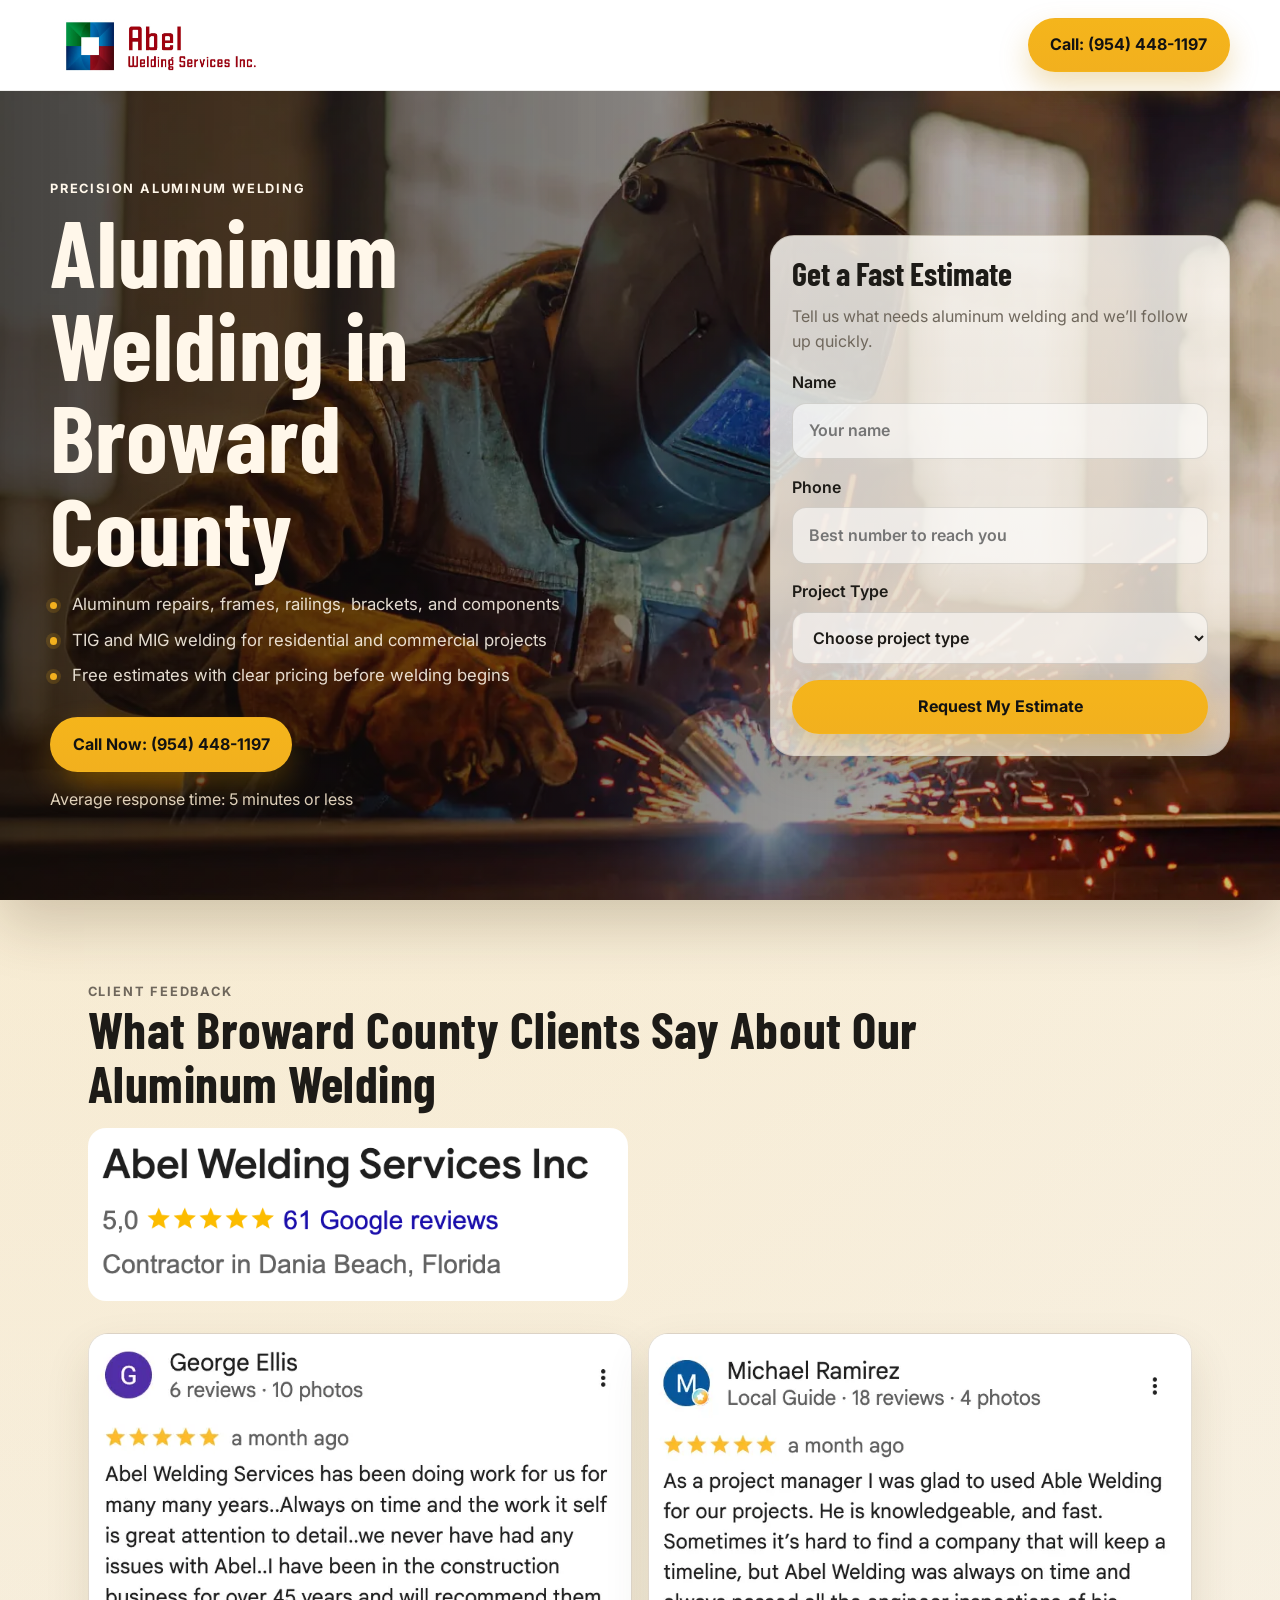
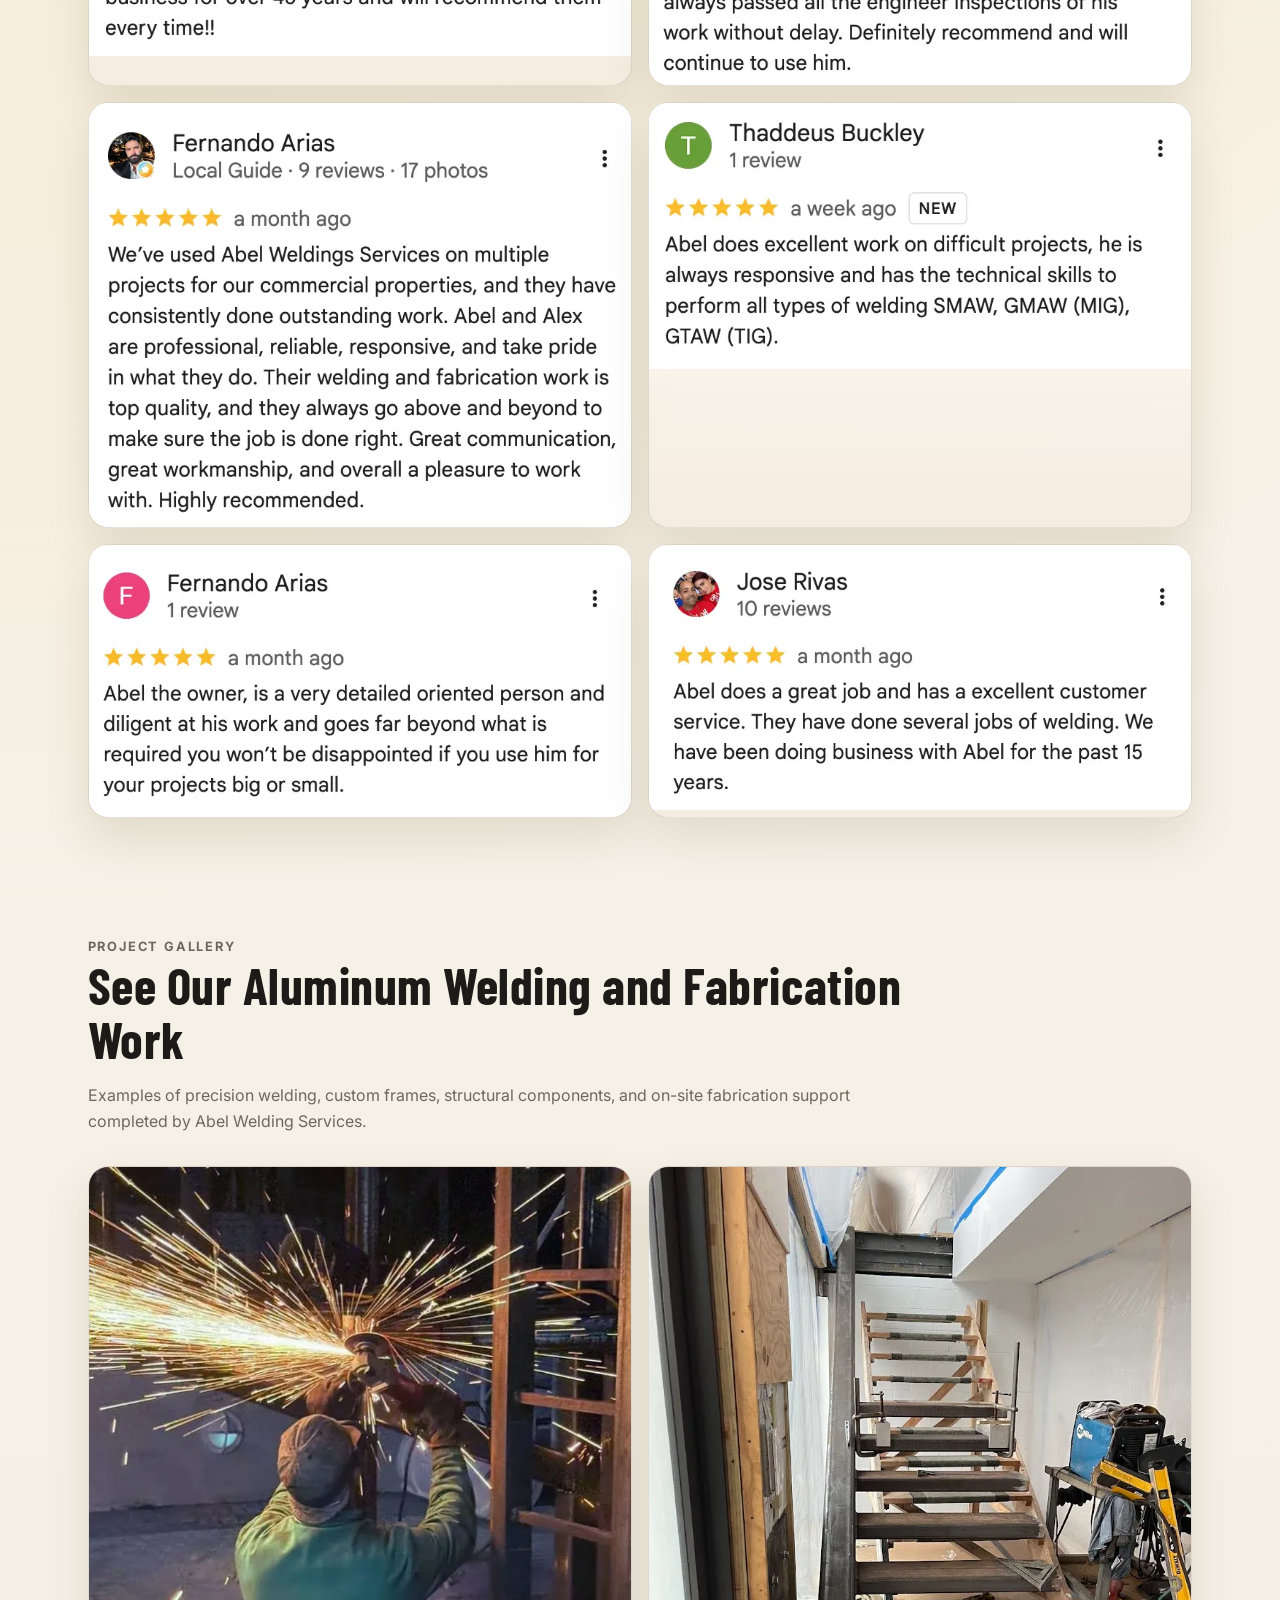
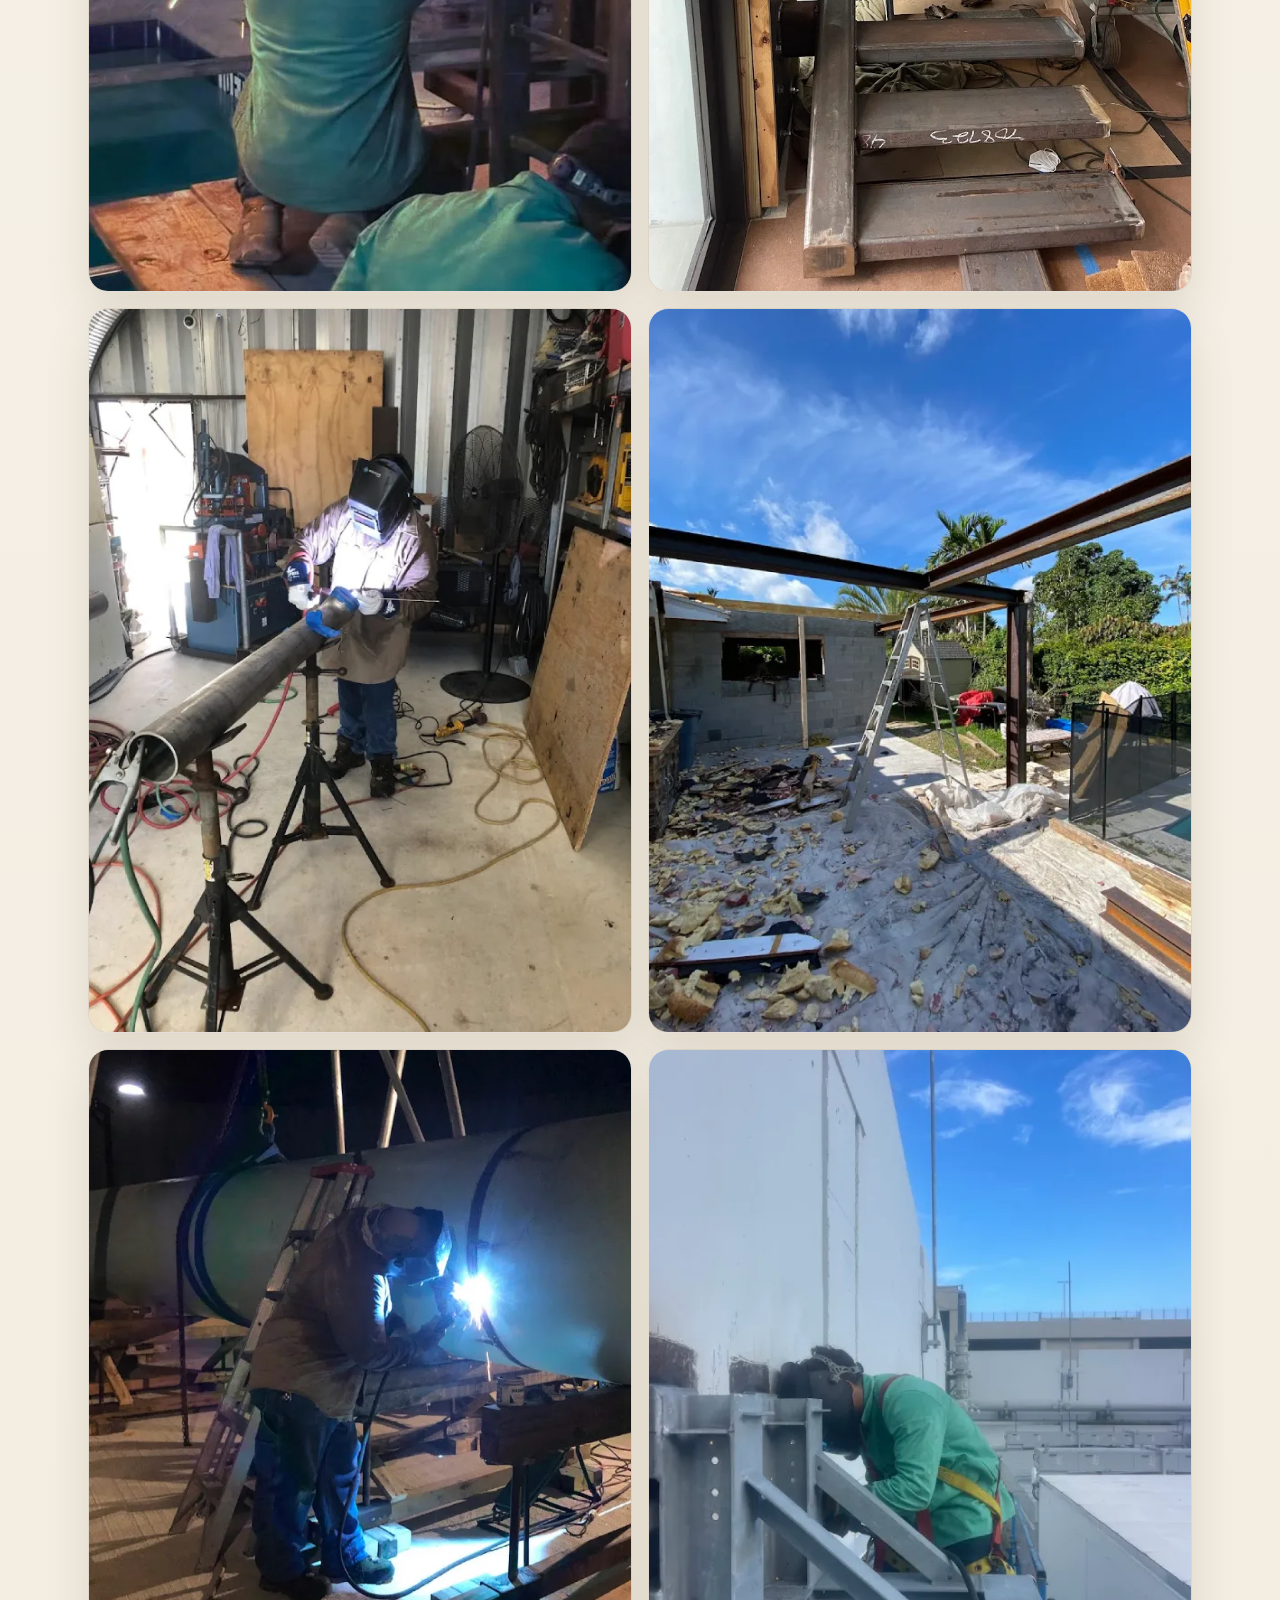
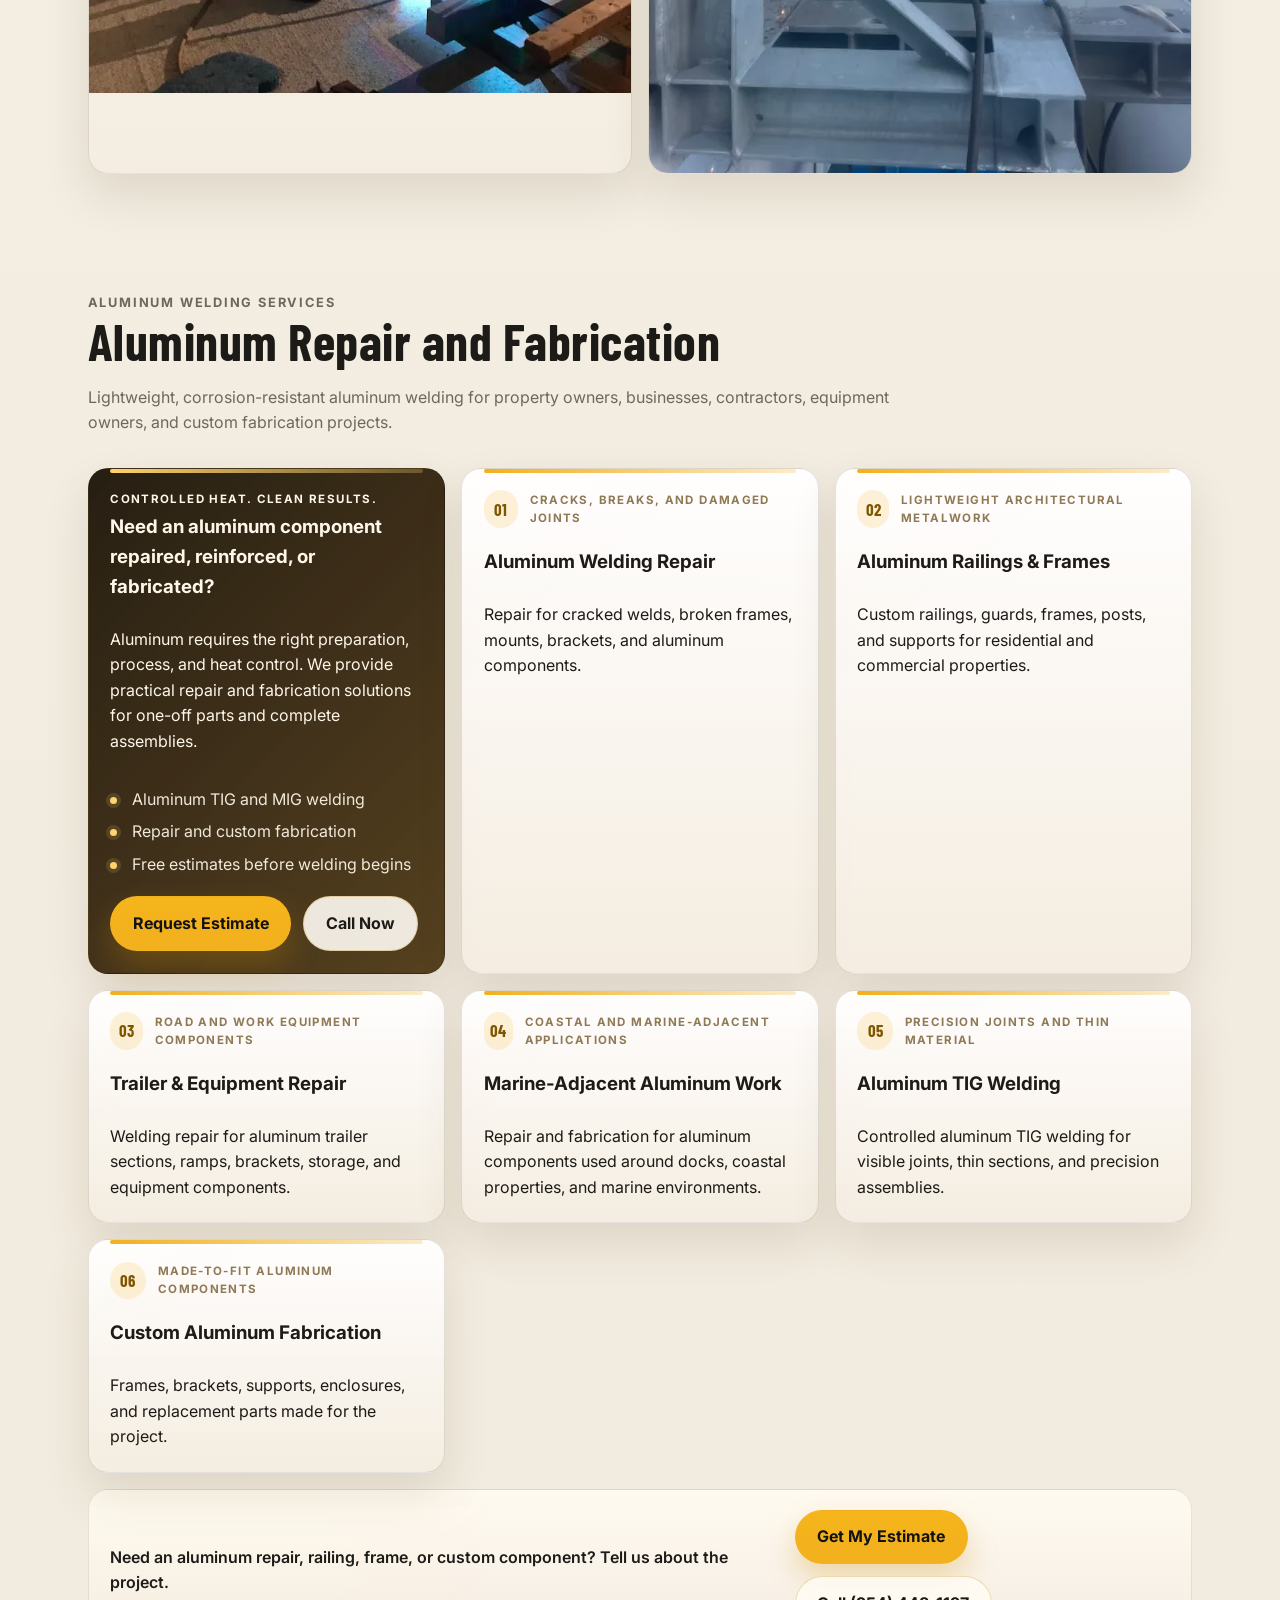
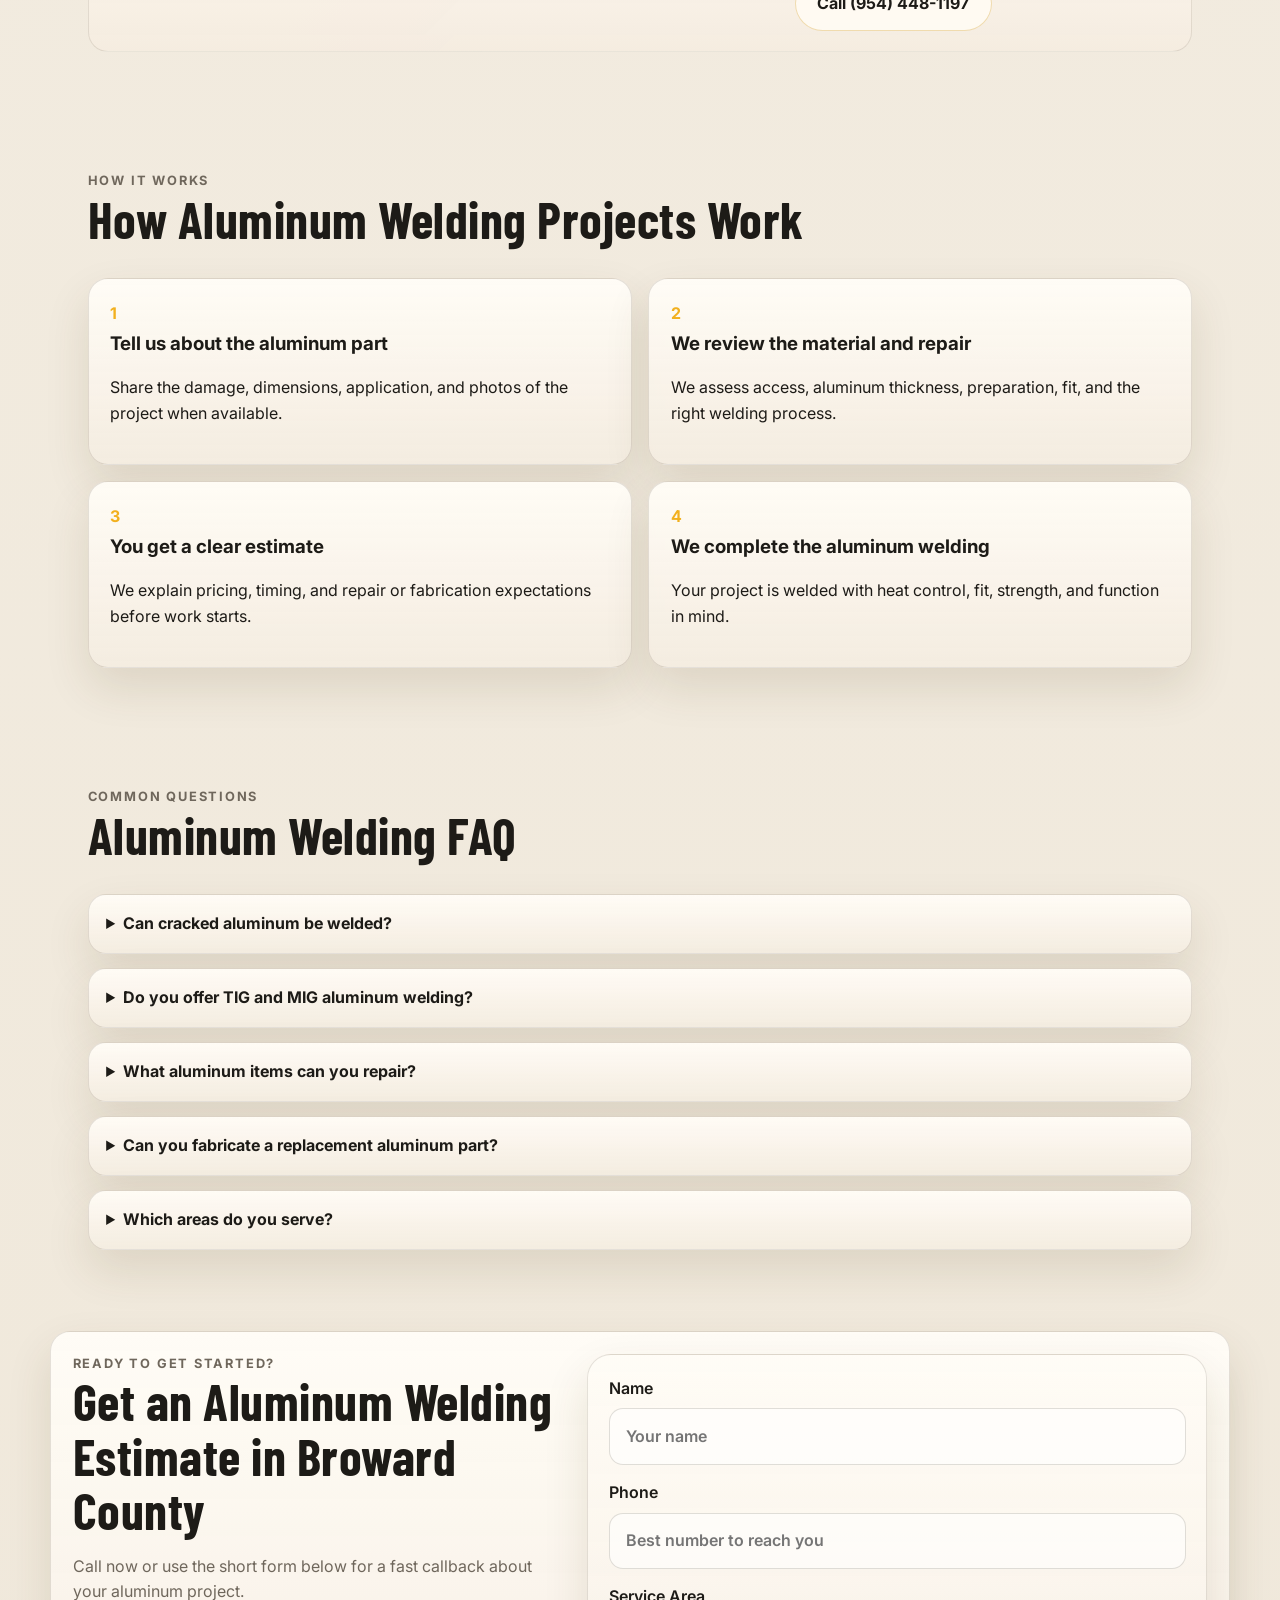
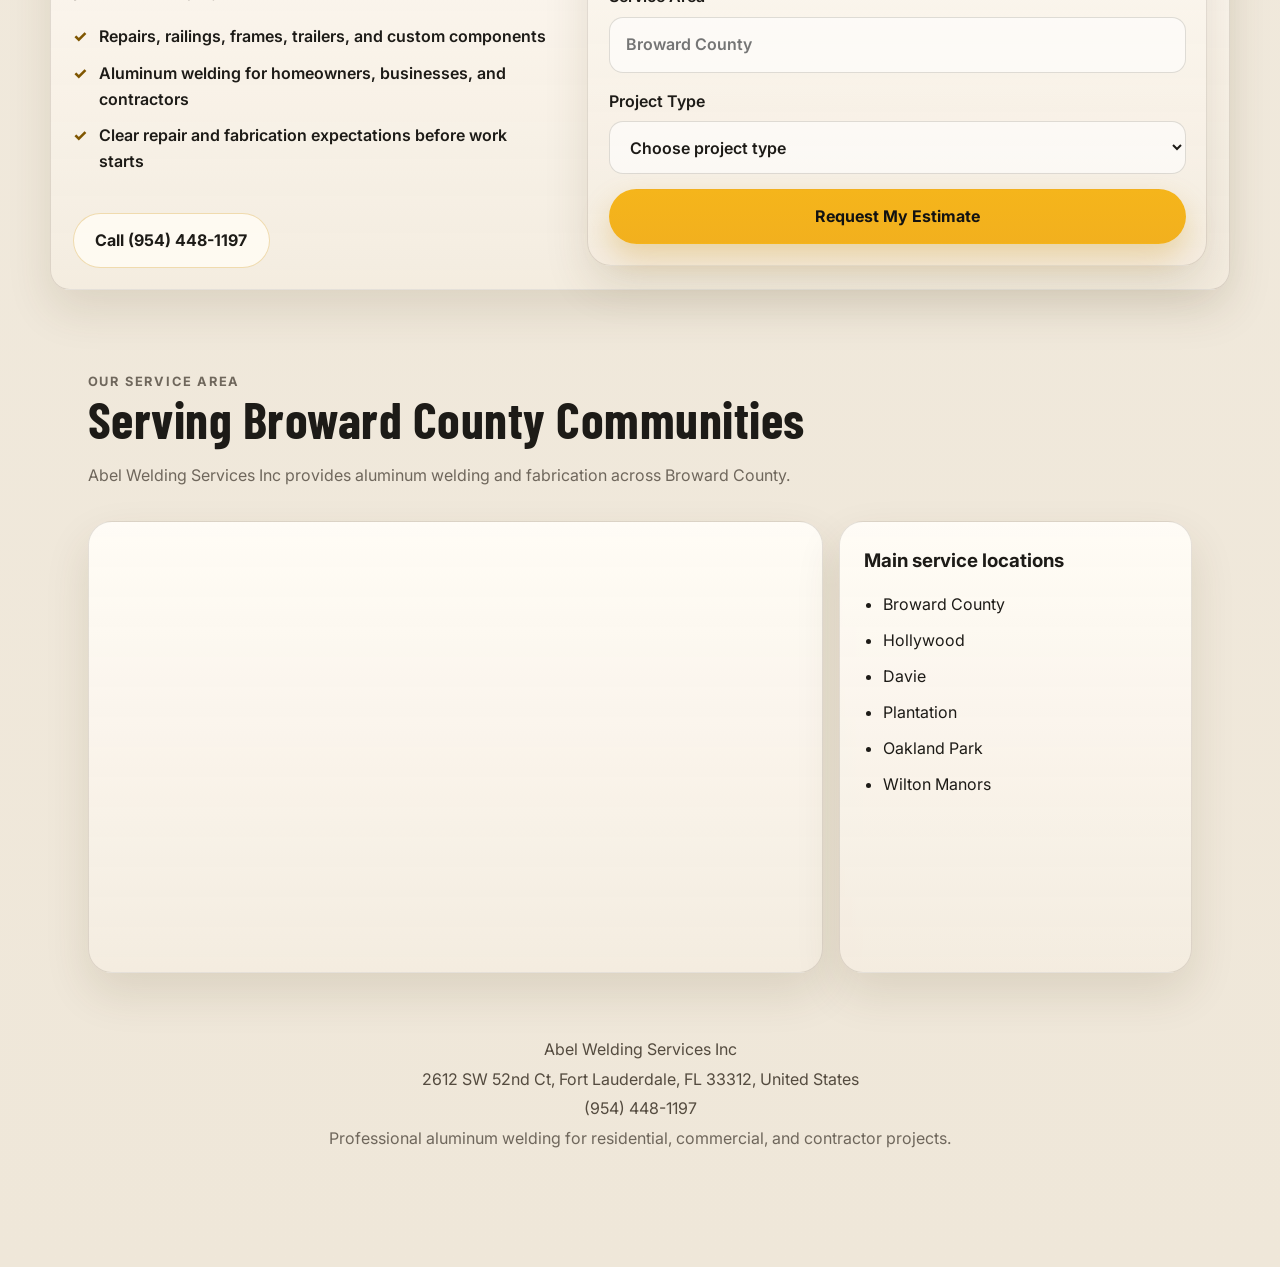
==== aluminum-welding/index.html @ e25be408 "feat: add four Broward County welding landing pages" ====
<!DOCTYPE html>
<html lang="en">
  <head>
    <!-- Google tag (gtag.js) -->
    <script async src="https://www.googletagmanager.com/gtag/js?id=AW-18290450782"></script>
    <script>
      window.dataLayer = window.dataLayer || [];
      function gtag() { dataLayer.push(arguments); }
      gtag("js", new Date());

      gtag("config", "AW-18290450782");
    </script>
    <script>
      function updateTrackedPhoneNumbers(formatted_number, mobile_number) {
        const phonePattern = /\(?954\)?[-.\s]*448[-.\s]*1197/g;
        document.querySelectorAll('a[href^="tel:"]').forEach((link) => {
          link.href = "tel:" + mobile_number;
          link.textContent = link.textContent.replace(phonePattern, formatted_number);
        });
      }

      gtag("config", "AW-18290450782/YguZCLyflNAcEN7CyJFE", {
        phone_conversion_number: "(954) 448-1197",
        phone_conversion_callback: updateTrackedPhoneNumbers
      });
    </script>
    <meta charset="UTF-8" />
    <!-- Google Tag Manager -->
    <script>
      (function(w, d, s, l, i) {
        w[l] = w[l] || [];
        w[l].push({ "gtm.start": new Date().getTime(), event: "gtm.js" });
        var f = d.getElementsByTagName(s)[0],
          j = d.createElement(s),
          dl = l != "dataLayer" ? "&l=" + l : "";
        j.async = true;
        j.src = "https://www.googletagmanager.com/gtm.js?id=" + i + dl;
        f.parentNode.insertBefore(j, f);
      })(window, document, "script", "dataLayer", "GTM-NHBSQKVM");
    </script>
    <!-- End Google Tag Manager -->
    <meta name="viewport" content="width=device-width, initial-scale=1.0" />
    <title>Aluminum Welding Broward County | Abel Welding Services</title>
    <meta
      name="description"
      content="Professional aluminum welding in Broward County for railings, frames, trailers, marine-adjacent parts, repairs, and custom fabrication. Get a free estimate."
    />
    <link rel="preconnect" href="https://fonts.googleapis.com" />
    <link rel="preconnect" href="https://fonts.gstatic.com" crossorigin />
    <link
      href="https://fonts.googleapis.com/css2?family=Barlow+Condensed:wght@500;600;700&family=Inter:wght@400;500;600;700&display=swap"
      rel="stylesheet"
    />
    <link rel="stylesheet" href="../style.css" />
    <script type="application/ld+json">
      {
        "@context": "https://schema.org",
        "@type": "LocalBusiness",
        "name": "Abel Welding Services",
        "image": "",
        "telephone": "(954) 448-1197",
        "areaServed": [
          "Broward County",
          "Wilton Manors",
          "Oakland Park",
          "Plantation",
          "Davie",
          "Pompano Beach"
        ],
        "address": {
          "@type": "PostalAddress",
          "streetAddress": "2612 SW 52nd Ct",
          "addressLocality": "Fort Lauderdale",
          "postalCode": "33312",
          "addressRegion": "FL",
          "addressCountry": "US"
        },
        "priceRange": "$$",
        "url": "https://example.com/aluminum-welding"
      }
    </script>
  </head>
  <body>
    <header class="topbar">
      <a class="brand" href="../" aria-label="Abel Welding Services home">
        <img src="../abel-logo.webp" alt="Abel Welding Services Inc." />
      </a>
      <a class="call-pill" href="tel:+19544481197" onclick="gtag('event', 'conversion', {'send_to': 'AW-18290450782/YguZCLyflNAcEN7CyJFE'});">Call: (954) 448-1197</a>
    </header>

    <main>
      <section class="hero">
        <div class="hero-inner">
          <div class="hero-copy">
            <p class="eyebrow">Precision aluminum welding</p>
            <h1>Aluminum Welding in Broward County</h1>
            <ul class="hero-text hero-bullets">
              <li>Aluminum repairs, frames, railings, brackets, and components</li>
              <li>TIG and MIG welding for residential and commercial projects</li>
              <li>Free estimates with clear pricing before welding begins</li>
            </ul>
            <div class="hero-actions">
              <a class="button button-primary" href="tel:+19544481197" onclick="gtag('event', 'conversion', {'send_to': 'AW-18290450782/YguZCLyflNAcEN7CyJFE'});">Call Now: (954) 448-1197</a>
            </div>
            <p class="microcopy">Average response time: 5 minutes or less</p>
          </div>
          <div class="hero-form-wrap">
            <form class="quote-form hero-form-card" name="aluminum-welding-estimate" method="POST" data-netlify="true" netlify-honeypot="bot-field">
              <input type="hidden" name="form-name" value="aluminum-welding-estimate" />
              <p class="form-hidden"><label>Don’t fill this out if you're human: <input name="bot-field" type="text" /></label></p>
              <h3>Get a Fast Estimate</h3>
              <p class="hero-form-copy">Tell us what needs aluminum welding and we’ll follow up quickly.</p>
              <label>Name<input type="text" name="name" placeholder="Your name" /></label>
              <label>Phone<input type="tel" name="phone" placeholder="Best number to reach you" /></label>
              <label>Project Type
                <select name="project">
                  <option selected>Choose project type</option>
                  <option>Aluminum repair</option>
                  <option>Railing or frame</option>
                  <option>Trailer or equipment component</option>
                  <option>Marine-adjacent aluminum part</option>
                  <option>Custom aluminum fabrication</option>
                </select>
              </label>
              <button class="button button-primary" type="submit">Request My Estimate</button>
            </form>
          </div>
        </div>
      </section>

      <section class="section testimonials">
        <div class="section-heading">
          <p class="eyebrow">Client feedback</p>
          <h2>What Broward County Clients Say About Our Aluminum Welding</h2>
          <img
            class="reviews-summary-image"
            src="../google-reviews-summary.png"
            alt="Abel Welding Services Inc Google reviews summary showing 5.0 stars and 61 Google reviews"
          />
        </div>
        <div class="review-grid">
          <article class="review-card"><img src="../review-1.webp" alt="Google review from George Ellis for Abel Welding Services" /></article>
          <article class="review-card"><img src="../review-2.webp" alt="Google review from Michael Ramirez for Abel Welding Services" /></article>
          <article class="review-card"><img src="../review-3.webp" alt="Google review from Fernando Arias for Abel Welding Services" /></article>
          <article class="review-card"><img src="../review-4.webp" alt="Google review from Thaddeus Buckley for Abel Welding Services" /></article>
          <article class="review-card"><img src="../review-5.webp" alt="Google review from Fernando Arias for Abel Welding Services" /></article>
          <article class="review-card"><img src="../review-6.webp" alt="Google review from Jose Rivas for Abel Welding Services" /></article>
        </div>
      </section>

      <section class="section gallery-section">
        <div class="section-heading">
          <p class="eyebrow">Project gallery</p>
          <h2>See Our Aluminum Welding and Fabrication Work</h2>
          <p>
            Examples of precision welding, custom frames, structural components, and on-site
            fabrication support completed by Abel Welding Services.
          </p>
        </div>
        <div class="gallery-grid">
          <div class="gallery-card"><img src="../abelwelding1.webp" alt="Aluminum welder fabricating metal in Broward County" /></div>
          <div class="gallery-card"><img src="../abelwelding2.webp" alt="Custom welded railing and stair fabrication" /></div>
          <div class="gallery-card"><img src="../abelwelding3.webp" alt="Precision aluminum welding in a fabrication shop" /></div>
          <div class="gallery-card"><img src="../abelwelding4.webp" alt="Structural steel fabrication installation project" /></div>
          <div class="gallery-card"><img src="../abelwelding5.webp" alt="Night fabrication and welding work on a pipe section" /></div>
          <div class="gallery-card"><img src="../abelwelding6.webp" alt="Custom steel support fabrication on site" /></div>
        </div>
      </section>

      <section class="section services">
        <div class="section-heading">
          <p class="eyebrow">Aluminum welding services</p>
          <h2>Aluminum Repair and Fabrication</h2>
          <p>
            Lightweight, corrosion-resistant aluminum welding for property owners, businesses,
            contractors, equipment owners, and custom fabrication projects.
          </p>
        </div>
        <div class="service-grid">
          <article class="service-card service-card-featured">
            <p class="service-kicker">Controlled Heat. Clean Results.</p>
            <h3>Need an aluminum component repaired, reinforced, or fabricated?</h3>
            <p>
              Aluminum requires the right preparation, process, and heat control. We provide practical
              repair and fabrication solutions for one-off parts and complete assemblies.
            </p>
            <ul class="service-feature-list">
              <li>Aluminum TIG and MIG welding</li>
              <li>Repair and custom fabrication</li>
              <li>Free estimates before welding begins</li>
            </ul>
            <div class="service-feature-actions">
              <a class="button button-primary" href="#quote-anchor">Request Estimate</a>
              <a class="button button-secondary" href="tel:+19544481197" onclick="gtag('event', 'conversion', {'send_to': 'AW-18290450782/YguZCLyflNAcEN7CyJFE'});">Call Now</a>
            </div>
          </article>
          <article class="service-card">
            <div class="service-card-top"><span class="service-index">01</span><p class="service-label">Cracks, breaks, and damaged joints</p></div>
            <h3>Aluminum Welding Repair</h3>
            <p>Repair for cracked welds, broken frames, mounts, brackets, and aluminum components.</p>
          </article>
          <article class="service-card">
            <div class="service-card-top"><span class="service-index">02</span><p class="service-label">Lightweight architectural metalwork</p></div>
            <h3>Aluminum Railings &amp; Frames</h3>
            <p>Custom railings, guards, frames, posts, and supports for residential and commercial properties.</p>
          </article>
          <article class="service-card">
            <div class="service-card-top"><span class="service-index">03</span><p class="service-label">Road and work equipment components</p></div>
            <h3>Trailer &amp; Equipment Repair</h3>
            <p>Welding repair for aluminum trailer sections, ramps, brackets, storage, and equipment components.</p>
          </article>
          <article class="service-card">
            <div class="service-card-top"><span class="service-index">04</span><p class="service-label">Coastal and marine-adjacent applications</p></div>
            <h3>Marine-Adjacent Aluminum Work</h3>
            <p>Repair and fabrication for aluminum components used around docks, coastal properties, and marine environments.</p>
          </article>
          <article class="service-card">
            <div class="service-card-top"><span class="service-index">05</span><p class="service-label">Precision joints and thin material</p></div>
            <h3>Aluminum TIG Welding</h3>
            <p>Controlled aluminum TIG welding for visible joints, thin sections, and precision assemblies.</p>
          </article>
          <article class="service-card">
            <div class="service-card-top"><span class="service-index">06</span><p class="service-label">Made-to-fit aluminum components</p></div>
            <h3>Custom Aluminum Fabrication</h3>
            <p>Frames, brackets, supports, enclosures, and replacement parts made for the project.</p>
          </article>
        </div>
        <div class="services-cta-bar">
          <p>Need an aluminum repair, railing, frame, or custom component? Tell us about the project.</p>
          <div class="services-cta-actions">
            <a class="button button-primary" href="#quote-anchor">Get My Estimate</a>
            <a class="button button-secondary" href="tel:+19544481197" onclick="gtag('event', 'conversion', {'send_to': 'AW-18290450782/YguZCLyflNAcEN7CyJFE'});">Call (954) 448-1197</a>
          </div>
        </div>
      </section>

      <section class="section process">
        <div class="section-heading">
          <p class="eyebrow">How it works</p>
          <h2>How Aluminum Welding Projects Work</h2>
        </div>
        <div class="process-grid">
          <article class="process-card"><span>1</span><h3>Tell us about the aluminum part</h3><p>Share the damage, dimensions, application, and photos of the project when available.</p></article>
          <article class="process-card"><span>2</span><h3>We review the material and repair</h3><p>We assess access, aluminum thickness, preparation, fit, and the right welding process.</p></article>
          <article class="process-card"><span>3</span><h3>You get a clear estimate</h3><p>We explain pricing, timing, and repair or fabrication expectations before work starts.</p></article>
          <article class="process-card"><span>4</span><h3>We complete the aluminum welding</h3><p>Your project is welded with heat control, fit, strength, and function in mind.</p></article>
        </div>
      </section>

      <section class="section faq">
        <div class="section-heading">
          <p class="eyebrow">Common questions</p>
          <h2>Aluminum Welding FAQ</h2>
        </div>
        <div class="faq-list">
          <details><summary>Can cracked aluminum be welded?</summary><p>Many cracked aluminum parts can be repaired after proper cleaning, preparation, and assessment of the surrounding material.</p></details>
          <details><summary>Do you offer TIG and MIG aluminum welding?</summary><p>Yes. The welding process depends on material thickness, access, appearance, and the component’s intended use.</p></details>
          <details><summary>What aluminum items can you repair?</summary><p>Common projects include railings, frames, trailers, brackets, ramps, supports, equipment parts, and custom components.</p></details>
          <details><summary>Can you fabricate a replacement aluminum part?</summary><p>Yes. We can review an existing part, dimensions, plans, or site conditions to fabricate a suitable replacement.</p></details>
          <details><summary>Which areas do you serve?</summary><p>Service areas across Broward County include Davie, Plantation, Oakland Park, Wilton Manors, Hollywood, and nearby communities.</p></details>
        </div>
      </section>

      <div id="quote-anchor"></div>
      <section class="section final-cta" id="quote">
        <div class="section-heading">
          <p class="eyebrow">Ready to get started?</p>
          <h2>Get an Aluminum Welding Estimate in Broward County</h2>
          <p>Call now or use the short form below for a fast callback about your aluminum project.</p>
          <ul class="cta-checklist">
            <li>Repairs, railings, frames, trailers, and custom components</li>
            <li>Aluminum welding for homeowners, businesses, and contractors</li>
            <li>Clear repair and fabrication expectations before work starts</li>
          </ul>
          <a class="button button-secondary cta-call-button" href="tel:+19544481197" onclick="gtag('event', 'conversion', {'send_to': 'AW-18290450782/YguZCLyflNAcEN7CyJFE'});">Call (954) 448-1197</a>
        </div>
        <div class="final-grid">
          <form class="quote-form" name="aluminum-welding-estimate" method="POST" data-netlify="true" netlify-honeypot="bot-field">
            <input type="hidden" name="form-name" value="aluminum-welding-estimate" />
            <p class="form-hidden"><label>Don’t fill this out if you're human: <input name="bot-field" type="text" /></label></p>
            <label>Name<input type="text" name="name" placeholder="Your name" /></label>
            <label>Phone<input type="tel" name="phone" placeholder="Best number to reach you" /></label>
            <label>Service Area<input type="text" name="city" placeholder="Broward County" /></label>
            <label>Project Type
              <select name="project">
                <option selected>Choose project type</option>
                <option>Aluminum repair</option>
                <option>Railing or frame</option>
                <option>Trailer or equipment component</option>
                <option>Marine-adjacent aluminum part</option>
                <option>Custom aluminum fabrication</option>
              </select>
            </label>
            <button class="button button-primary" type="submit">Request My Estimate</button>
          </form>
        </div>
      </section>

      <section class="section service-area-section">
        <div class="section-heading">
          <p class="eyebrow">Our service area</p>
          <h2>Serving Broward County Communities</h2>
          <p>Abel Welding Services Inc provides aluminum welding and fabrication across Broward County.</p>
        </div>
        <div class="service-area-layout">
          <div class="map-embed">
            <iframe
              src="https://www.google.com/maps/embed?pb=!1m18!1m12!1m3!1d6071.807202824971!2d-80.17773342303232!3d26.05711289633268!2m3!1f0!2f0!3f0!3m2!1i1024!2i768!4f13.1!3m3!1m2!1s0x88d9abd3e7304d5f%3A0xb630e81242011269!2sAbel%20Welding%20Services%20Inc!5e1!3m2!1sen!2sua!4v1783951540785!5m2!1sen!2sua"
              width="600"
              height="450"
              style="border: 0"
              allowfullscreen=""
              loading="lazy"
              referrerpolicy="strict-origin-when-cross-origin"
              title="Abel Welding Services Inc map"
            ></iframe>
          </div>
          <div class="location-list-card">
            <h3>Main service locations</h3>
            <ul class="location-list">
              <li>Broward County</li>
              <li>Hollywood</li>
              <li>Davie</li>
              <li>Plantation</li>
              <li>Oakland Park</li>
              <li>Wilton Manors</li>
            </ul>
          </div>
        </div>
      </section>
    </main>

    <footer class="footer">
      <p>Abel Welding Services Inc</p>
      <p>2612 SW 52nd Ct, Fort Lauderdale, FL 33312, United States</p>
      <p><a href="tel:+19544481197" onclick="gtag('event', 'conversion', {'send_to': 'AW-18290450782/YguZCLyflNAcEN7CyJFE'});">(954) 448-1197</a></p>
      <p class="footer-note">Professional aluminum welding for residential, commercial, and contractor projects.</p>
    </footer>

    <div class="desktop-estimate-widget">
      <div class="desktop-estimate-widget-card">
        <p>Get Estimate</p>
        <p>Need aluminum welding? Jump to the form or call now for a fast response.</p>
        <div class="desktop-estimate-actions">
          <a class="button button-primary" href="#quote-anchor">Request Estimate</a>
          <a class="button button-secondary" href="tel:+19544481197" onclick="gtag('event', 'conversion', {'send_to': 'AW-18290450782/YguZCLyflNAcEN7CyJFE'});">Call (954) 448-1197</a>
        </div>
      </div>
    </div>

    <div class="mobile-cta">
      <a href="tel:+19544481197" onclick="gtag('event', 'conversion', {'send_to': 'AW-18290450782/YguZCLyflNAcEN7CyJFE'});">Call Now: (954) 448-1197</a>
    </div>
    <script src="../form-tracking.js"></script>
    <script>
      const heroSection = document.querySelector(".hero");
      const desktopEstimateWidget = document.querySelector(".desktop-estimate-widget");
      const mobileCta = document.querySelector(".mobile-cta");

      function updateDesktopEstimateWidget() {
        if (!desktopEstimateWidget) return;

        if (window.innerWidth <= 980) {
          desktopEstimateWidget.classList.remove("is-visible");
          return;
        }

        if (!heroSection) {
          desktopEstimateWidget.classList.add("is-visible");
          return;
        }

        const heroBottom = heroSection.getBoundingClientRect().bottom;
        desktopEstimateWidget.classList.toggle("is-visible", heroBottom <= 0);
      }

      function updateMobileCta() {
        if (!mobileCta) return;

        if (window.innerWidth > 720) {
          mobileCta.classList.remove("is-visible");
          return;
        }

        const scrollableHeight = document.documentElement.scrollHeight - window.innerHeight;
        const threshold = Math.max(scrollableHeight * 0.1, 80);
        mobileCta.classList.toggle("is-visible", window.scrollY > threshold);
      }

      updateDesktopEstimateWidget();
      updateMobileCta();
      window.addEventListener("scroll", updateDesktopEstimateWidget, { passive: true });
      window.addEventListener("scroll", updateMobileCta, { passive: true });
      window.addEventListener("resize", updateDesktopEstimateWidget);
      window.addEventListener("resize", updateMobileCta);
    </script>
  </body>
</html>
---- style.css ----
:root {
  --bg: #f5f1e8;
  --panel: #fffdf9;
  --panel-alt: #f1ebe0;
  --text: #1d1b17;
  --muted: #6f675c;
  --accent: #f2b01e;
  --accent-strong: #c88d00;
  --border: rgba(41, 31, 12, 0.12);
  --shadow: 0 20px 45px rgba(78, 56, 16, 0.12);
  --radius: 22px;
}

* {
  box-sizing: border-box;
}

html {
  scroll-behavior: smooth;
}

body {
  margin: 0;
  font-family: "Inter", sans-serif;
  background:
    radial-gradient(circle at top left, rgba(242, 176, 30, 0.18), transparent 28%),
    linear-gradient(180deg, #f9f5ed 0%, #f3ede2 52%, #efe7d9 100%);
  color: var(--text);
  line-height: 1.6;
}

a {
  color: inherit;
  text-decoration: none;
}

button,
input,
select {
  font: inherit;
}

.section,
.footer {
  width: min(1180px, calc(100% - 2rem));
  margin: 0 auto;
}

.topbar {
  position: sticky;
  top: 0;
  z-index: 20;
  width: 100%;
  margin: 0;
  display: flex;
  align-items: center;
  justify-content: space-between;
  gap: 1rem;
  padding: 1rem max(1rem, calc((100% - 1180px) / 2));
  background: #ffffff;
  border-bottom: 1px solid rgba(41, 31, 12, 0.08);
}

.brand {
  display: flex;
  align-items: center;
  flex-shrink: 0;
}

.brand img {
  display: block;
  width: auto;
  height: 58px;
}

.call-pill,
.button {
  display: inline-flex;
  align-items: center;
  justify-content: center;
  gap: 0.5rem;
  min-height: 3.25rem;
  padding: 0.85rem 1.35rem;
  border-radius: 999px;
  border: 1px solid transparent;
  font-weight: 700;
  transition: transform 180ms ease, box-shadow 180ms ease, background 180ms ease;
}

.call-pill,
.button-primary {
  background: linear-gradient(180deg, #f5b51b 0%, var(--accent) 100%);
  color: #121212;
  box-shadow: 0 14px 30px rgba(200, 141, 0, 0.28);
}

.call-pill:hover,
.button-primary:hover {
  transform: translateY(-1px);
  background: linear-gradient(180deg, #ffca46 0%, var(--accent-strong) 100%);
}

.button-secondary {
  border-color: rgba(200, 141, 0, 0.28);
  background: rgba(255, 251, 243, 0.9);
  color: var(--text);
}

.button-secondary:hover {
  transform: translateY(-1px);
  background: rgba(242, 176, 30, 0.14);
}

.hero {
  display: block;
  width: 100%;
  margin-top: 0;
  padding: 5.5rem 0;
  background:
    linear-gradient(90deg, rgba(16, 13, 9, 0.78) 0%, rgba(16, 13, 9, 0.55) 42%, rgba(16, 13, 9, 0.18) 100%),
    url("welding.webp") center center / cover no-repeat;
  box-shadow: 0 24px 55px rgba(53, 35, 8, 0.2);
  overflow: hidden;
}

.hero-inner {
  width: min(1180px, calc(100% - 3rem));
  margin: 0 auto;
  display: grid;
  grid-template-columns: minmax(0, 1fr) minmax(360px, 460px);
  gap: 2.5rem;
  align-items: center;
}

.hero-copy {
  max-width: 40rem;
}

.hero h1,
.section h2 {
  margin: 0;
  font-family: "Barlow Condensed", sans-serif;
  letter-spacing: 0.01em;
}

.hero h1 {
  max-width: 11ch;
  font-size: clamp(3.2rem, 8vw, 5.9rem);
  line-height: 0.98;
}

.section h2 {
  line-height: 1.06;
}

.hero-text,
.section-heading p,
.footer-note {
  color: var(--muted);
}

.hero-text {
  max-width: 60ch;
  margin: 1rem 0 0;
  font-size: 1.05rem;
  color: rgba(255, 247, 234, 0.88);
}

.hero-bullets {
  padding: 0;
  list-style: none;
}

.hero-bullets li {
  position: relative;
  padding-left: 1.4rem;
}

.hero-bullets li + li {
  margin-top: 0.55rem;
}

.hero-bullets li::before {
  content: "";
  position: absolute;
  left: 0;
  top: 0.62em;
  width: 0.46rem;
  height: 0.46rem;
  border-radius: 999px;
  background: var(--accent);
  box-shadow: 0 0 0 4px rgba(242, 176, 30, 0.16);
}

.hero-actions {
  display: flex;
  flex-wrap: wrap;
  gap: 1rem;
  margin: 1.75rem 0 0.9rem;
}

.hero-form-wrap {
  width: 100%;
  max-width: 460px;
  justify-self: end;
}

.hero-form-card {
  gap: 0.9rem;
  padding: 1.4rem;
  background:
    linear-gradient(180deg, rgba(255, 252, 246, 0.86), rgba(244, 236, 224, 0.8)),
    linear-gradient(135deg, rgba(242, 176, 30, 0.12), transparent 56%);
}

.hero-form-card h3 {
  margin: 0;
  font-family: "Barlow Condensed", sans-serif;
  font-size: 2rem;
  line-height: 1;
}

.hero-form-copy {
  margin: 0;
  color: var(--muted);
}

.microcopy {
  margin: 0;
  color: rgba(255, 240, 214, 0.86);
}

.hero .brand-name,
.hero h1,
.hero .eyebrow {
  color: #fff7ea;
}

.eyebrow {
  margin: 0 0 0.35rem;
  color: var(--accent);
  text-transform: uppercase;
  letter-spacing: 0.14em;
  font-size: 0.8rem;
  font-weight: 700;
}

.stat-card,
.review-card,
.service-card,
.gallery-card,
.process-card,
.faq-list details,
.quote-form,
.final-cta {
  border: 1px solid var(--border);
  background: linear-gradient(180deg, rgba(255, 252, 246, 0.98), rgba(244, 236, 224, 0.92));
  box-shadow: var(--shadow);
}

.gallery-card span,
.process-card span {
  display: inline-block;
  color: var(--accent);
  font-weight: 700;
}

.section {
  margin-top: 2.75rem;
  padding: 2.35rem;
  border-radius: var(--radius);
}

.section-heading {
  max-width: 52rem;
  margin-bottom: 2rem;
}

.section-heading > * {
  margin-top: 0;
  margin-bottom: 0;
}

.section-heading > * + * {
  margin-top: 1.05rem;
}

.reviews-summary-image {
  display: block;
  width: min(100%, 540px);
  border-radius: 18px;
}

.section h2 {
  font-size: clamp(2.1rem, 4vw, 3.4rem);
}

.stat-grid,
.review-grid,
.service-grid,
.gallery-grid,
.process-grid,
.final-grid,
.service-area-layout {
  display: grid;
  gap: 1rem;
}

.stat-grid {
  grid-template-columns: repeat(4, minmax(0, 1fr));
}

.review-grid,
.gallery-grid,
.process-grid {
  grid-template-columns: repeat(2, minmax(0, 1fr));
}

.service-grid {
  grid-template-columns: repeat(3, minmax(0, 1fr));
  align-items: stretch;
}

.stat-card,
.review-card,
.service-card,
.gallery-card,
.process-card,
.final-cta {
  border-radius: 20px;
  padding: 1.35rem;
}

.stat-card strong,
.service-card h3,
.process-card h3 {
  display: block;
  margin-bottom: 0.55rem;
}

.service-card h3,
.process-card h3 {
  margin-top: 0.2rem;
}

.service-card {
  position: relative;
  display: flex;
  flex-direction: column;
  justify-content: flex-start;
  min-height: 220px;
  background:
    linear-gradient(180deg, rgba(255, 255, 255, 0.95), rgba(244, 236, 224, 0.96)),
    linear-gradient(135deg, rgba(242, 176, 30, 0.08), transparent 52%);
}

.service-card::before {
  content: "";
  position: absolute;
  left: 1.35rem;
  right: 1.35rem;
  top: 0;
  height: 4px;
  border-radius: 999px;
  background: linear-gradient(90deg, var(--accent), rgba(242, 176, 30, 0.24));
}

.service-card-featured {
  justify-content: flex-end;
  background:
    linear-gradient(135deg, rgba(32, 24, 13, 0.97), rgba(72, 50, 14, 0.92)),
    linear-gradient(135deg, rgba(242, 176, 30, 0.2), transparent 60%);
  color: #fff7ea;
}

.service-card-featured::before {
  background: linear-gradient(90deg, #ffd36c, rgba(255, 211, 108, 0.26));
}

.service-card-featured h3,
.service-card-featured p {
  color: inherit;
}

.service-feature-list {
  margin: 1rem 0 0;
  padding: 0;
  list-style: none;
}

.service-feature-list li {
  position: relative;
  padding-left: 1.35rem;
  color: rgba(255, 247, 234, 0.92);
}

.service-feature-list li + li {
  margin-top: 0.45rem;
}

.service-feature-list li::before {
  content: "";
  position: absolute;
  left: 0;
  top: 0.62em;
  width: 0.45rem;
  height: 0.45rem;
  border-radius: 999px;
  background: #ffd36c;
  box-shadow: 0 0 0 4px rgba(255, 211, 108, 0.14);
}

.service-feature-actions {
  display: flex;
  flex-wrap: wrap;
  gap: 0.75rem;
  margin-top: 1.15rem;
}

.service-kicker,
.service-label {
  margin: 0;
  text-transform: uppercase;
  letter-spacing: 0.12em;
  font-size: 0.72rem;
  font-weight: 700;
}

.service-kicker {
  color: #ffd36c;
}

.service-card-top {
  display: flex;
  align-items: center;
  justify-content: space-between;
  gap: 0.75rem;
  margin-bottom: 1rem;
}

.service-index {
  display: inline-flex;
  align-items: center;
  justify-content: center;
  width: 2.35rem;
  height: 2.35rem;
  border-radius: 999px;
  background: rgba(242, 176, 30, 0.16);
  color: #7f5600;
  font-family: "Barlow Condensed", sans-serif;
  font-size: 1.05rem;
  font-weight: 700;
}

.service-label {
  color: #8f7a57;
}

.service-card p:last-child {
  margin-bottom: 0;
}

.services-cta-bar {
  margin-top: 1rem;
  padding: 1.25rem 1.35rem;
  border-radius: 20px;
  border: 1px solid rgba(41, 31, 12, 0.1);
  background:
    linear-gradient(180deg, rgba(255, 250, 241, 0.96), rgba(244, 236, 224, 0.94)),
    linear-gradient(135deg, rgba(242, 176, 30, 0.1), transparent 60%);
  display: flex;
  align-items: center;
  justify-content: space-between;
  gap: 1rem;
}

.services-cta-bar p {
  margin: 0;
  max-width: 42rem;
  font-weight: 600;
}

.services-cta-actions {
  display: flex;
  flex-wrap: wrap;
  gap: 0.75rem;
}

.gallery-card {
  min-height: 280px;
  overflow: hidden;
  padding: 0;
}

.review-card {
  overflow: hidden;
  padding: 0;
}

.review-card img,
.gallery-card img {
  display: block;
  width: 100%;
  height: auto;
}

.faq-list {
  display: grid;
  gap: 0.9rem;
}

.faq-list details {
  border-radius: 18px;
  padding: 1rem 1.1rem;
}

.faq-list summary {
  cursor: pointer;
  font-weight: 700;
}

.faq-list p {
  margin: 0.85rem 0 0;
  color: var(--muted);
}

.final-grid {
  grid-template-columns: minmax(0, 1fr);
  align-items: start;
  justify-items: end;
}

.final-cta {
  display: grid;
  grid-template-columns: minmax(0, 1fr) minmax(0, 620px);
  gap: 2rem;
  align-items: start;
}

.final-cta .section-heading {
  max-width: 34rem;
  margin-bottom: 0;
}

.cta-checklist {
  display: grid;
  gap: 0.7rem;
  margin: 1.2rem 0 1.35rem;
  padding: 0;
  list-style: none;
}

.cta-checklist li {
  position: relative;
  padding-left: 1.65rem;
  color: var(--text);
  font-weight: 600;
}

.cta-checklist li::before {
  content: "\2713";
  position: absolute;
  left: 0;
  top: 0;
  color: #7f5600;
  font-weight: 800;
}

.cta-call-button {
  width: fit-content;
}

.final-cta .final-grid {
  grid-column: 2;
}

.service-area-layout {
  grid-template-columns: 1.35fr 0.65fr;
  align-items: stretch;
}

.button-large {
  min-height: 4.25rem;
  font-size: 1.05rem;
}

.quote-form {
  display: grid;
  gap: 0.95rem;
  border-radius: 24px;
  padding: 1.3rem;
  background: linear-gradient(180deg, rgba(255, 252, 246, 0.84), rgba(244, 236, 224, 0.78));
}

.final-grid .quote-form {
  width: min(100%, 620px);
}

.quote-form label {
  display: grid;
  gap: 0.45rem;
  font-weight: 600;
}

.form-hidden {
  display: none;
}

.quote-form input,
.quote-form select {
  width: 100%;
  padding: 0.9rem 1rem;
  border-radius: 14px;
  border: 1px solid rgba(41, 31, 12, 0.14);
  background: rgba(255, 255, 255, 0.58);
  color: var(--text);
}

.quote-form option {
  color: #111111;
}

.map-embed,
.location-list-card {
  border: 1px solid var(--border);
  background: linear-gradient(180deg, rgba(255, 252, 246, 0.98), rgba(244, 236, 224, 0.92));
  box-shadow: var(--shadow);
  border-radius: 24px;
  overflow: hidden;
}

.map-embed iframe {
  display: block;
  width: 100%;
  min-height: 100%;
}

.location-list-card {
  padding: 1.5rem;
}

.location-list-card h3 {
  margin-top: 0;
  margin-bottom: 1rem;
}

.location-list {
  margin: 0;
  padding-left: 1.2rem;
}

.location-list li + li {
  margin-top: 0.65rem;
}

.footer {
  padding: 1.4rem 0 7rem;
  text-align: center;
  color: #544b3f;
}

.footer p {
  margin: 0.25rem 0;
}

.desktop-estimate-widget {
  display: none;
}

.desktop-estimate-widget.is-visible {
  opacity: 1;
  transform: translateY(0);
  pointer-events: auto;
}

.desktop-estimate-widget-card {
  border: 1px solid rgba(41, 31, 12, 0.14);
  border-radius: 22px;
  padding: 1.1rem;
  background: rgba(255, 252, 246, 0.94);
  box-shadow: 0 20px 45px rgba(53, 35, 8, 0.18);
  backdrop-filter: blur(14px);
}

.desktop-estimate-widget-card p {
  margin: 0;
}

.desktop-estimate-widget-card p:first-child {
  font-family: "Barlow Condensed", sans-serif;
  font-size: 1.75rem;
  line-height: 1;
}

.desktop-estimate-widget-card p + p {
  margin-top: 0.45rem;
  color: var(--muted);
}

.desktop-estimate-actions {
  display: grid;
  gap: 0.7rem;
  margin-top: 0.95rem;
}

.mobile-cta {
  position: fixed;
  left: 0;
  right: 0;
  bottom: 0;
  z-index: 30;
  display: none;
  grid-template-columns: 1fr;
  gap: 0.75rem;
  padding: 0.85rem 1rem calc(0.85rem + env(safe-area-inset-bottom));
  background: rgba(249, 245, 237, 0.96);
  backdrop-filter: blur(12px);
  border-top: 1px solid rgba(41, 31, 12, 0.1);
  transform: translateY(calc(100% + env(safe-area-inset-bottom)));
  opacity: 0;
  pointer-events: none;
  transition: transform 180ms ease, opacity 180ms ease;
}

.mobile-cta a {
  display: inline-flex;
  justify-content: center;
  align-items: center;
  min-height: 3.3rem;
  border-radius: 999px;
  font-weight: 800;
  text-align: center;
  padding: 0 0.9rem;
}

.mobile-cta a:first-child {
  background: linear-gradient(180deg, #f5b51b 0%, var(--accent) 100%);
  color: #111111;
}

.mobile-cta.is-visible {
  transform: translateY(0);
  opacity: 1;
  pointer-events: auto;
}

@media (min-width: 981px) {
  .desktop-estimate-widget {
    position: fixed;
    right: 1.5rem;
    bottom: 1.5rem;
    z-index: 25;
    display: block;
    width: min(320px, calc(100vw - 3rem));
    opacity: 0;
    transform: translateY(1.5rem);
    pointer-events: none;
    transition: transform 180ms ease, opacity 180ms ease;
  }
}

@media (max-width: 980px) {
  .hero-inner,
  .final-cta,
  .final-grid,
  .service-area-layout,
  .stat-grid,
  .review-grid,
  .service-grid,
  .gallery-grid,
  .process-grid {
    grid-template-columns: 1fr;
  }

  .hero {
    padding-top: 4.5rem;
  }

  .final-cta .final-grid {
    grid-column: auto;
  }

  .hero-copy {
    max-width: 100%;
  }

  .hero-form-wrap {
    max-width: 100%;
    justify-self: stretch;
  }

  .services-cta-bar {
    flex-direction: column;
    align-items: flex-start;
  }
}

@media (max-width: 720px) {
  .hero-copy > .eyebrow {
    display: none;
  }

  .topbar {
    padding: 0.7rem 0.9rem;
    gap: 0.6rem;
  }

  .call-pill {
    min-height: 2.75rem;
    padding: 0.65rem 0.8rem;
    font-size: 0.8rem;
    flex-shrink: 1;
    min-width: 0;
    white-space: nowrap;
  }

  .brand img {
    height: 40px;
  }

  .section,
  .footer {
    width: min(1180px, calc(100% - 1rem));
  }

  .hero h1 {
    max-width: 100%;
    font-size: clamp(2.6rem, 15vw, 4rem);
  }

  .hero {
    padding: 2rem 0 4rem;
    background:
      linear-gradient(180deg, rgba(16, 13, 9, 0.72) 0%, rgba(16, 13, 9, 0.45) 100%),
      url("welding.webp") center center / cover no-repeat;
  }

  .hero-inner {
    width: min(1180px, calc(100% - 2rem));
  }

  .hero-actions {
    justify-content: center;
  }

  .hero-actions .button {
    width: 100%;
    max-width: 22rem;
  }

  .service-feature-actions,
  .services-cta-actions {
    width: 100%;
  }

  .service-feature-actions .button,
  .services-cta-actions .button {
    width: 100%;
  }

  .cta-call-button {
    width: 100%;
  }

  .section {
    padding: 1.35rem;
  }

  .mobile-cta {
    display: grid;
  }
}
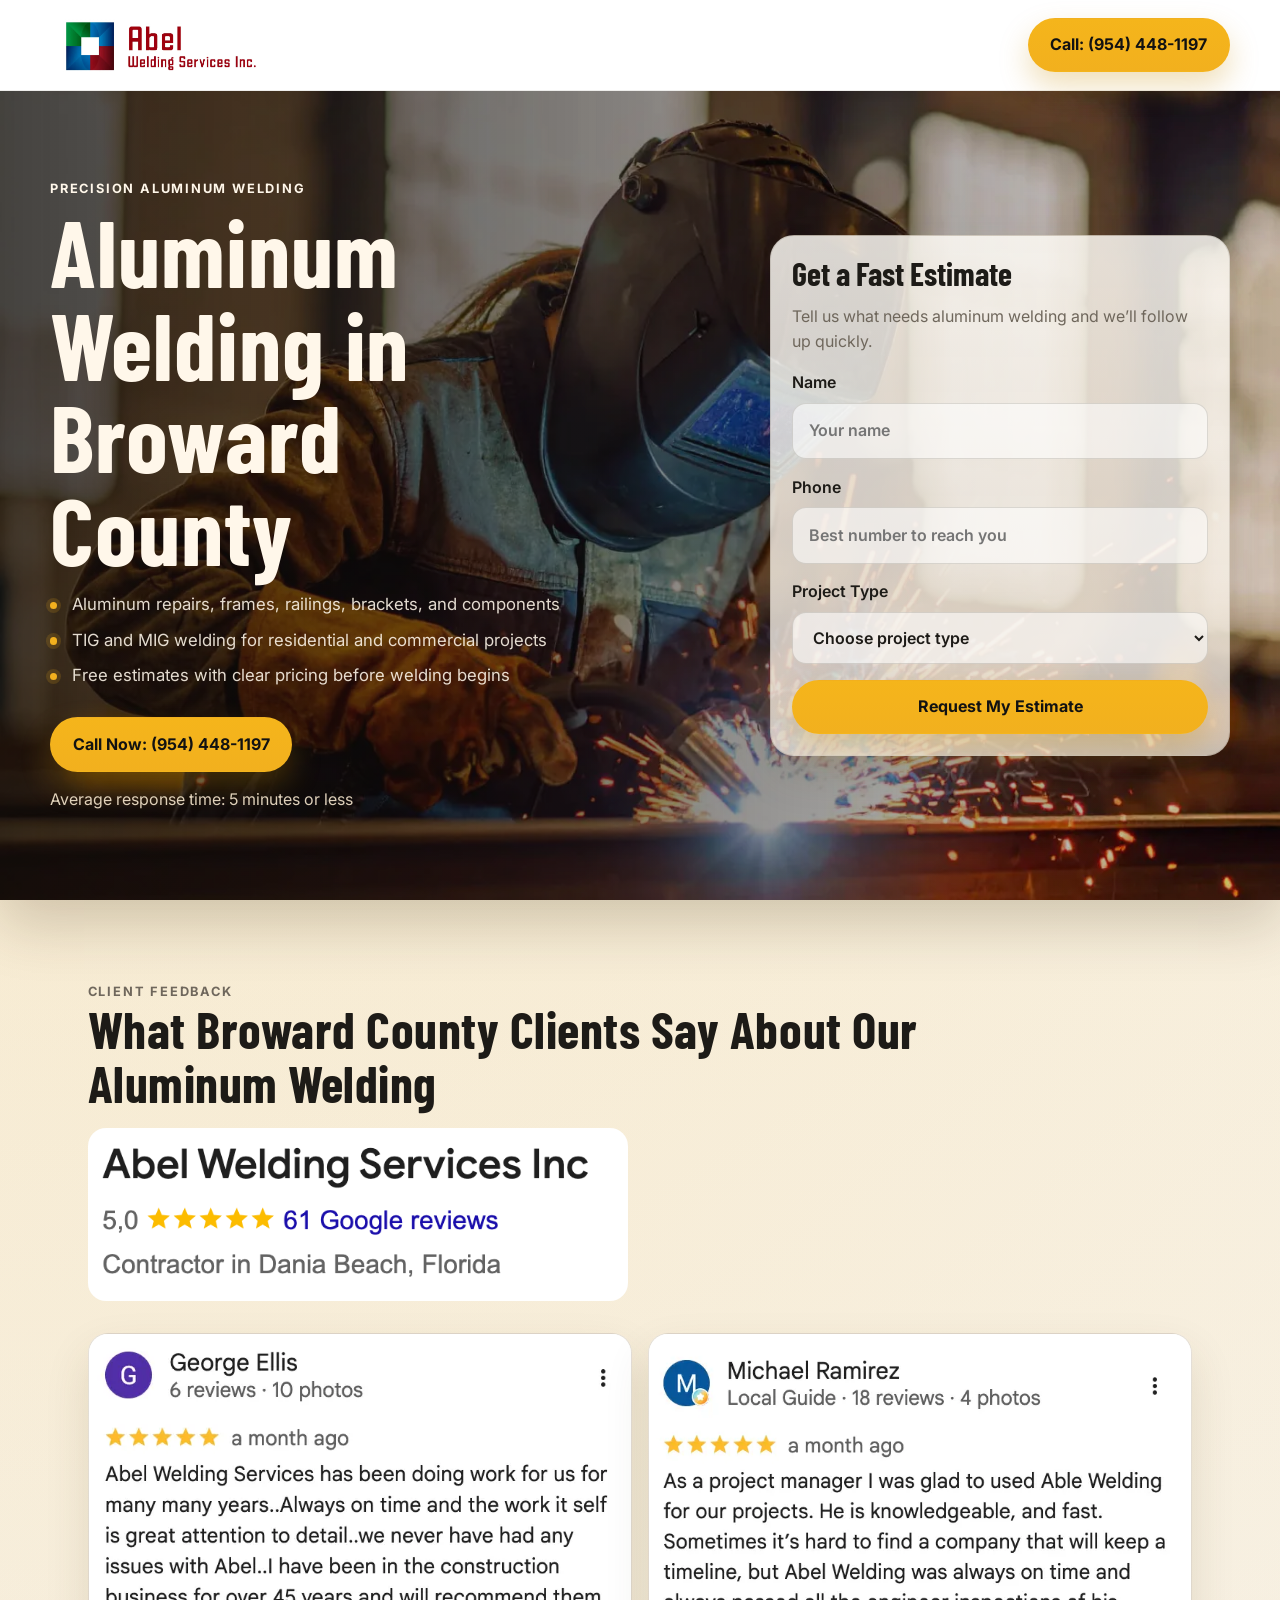
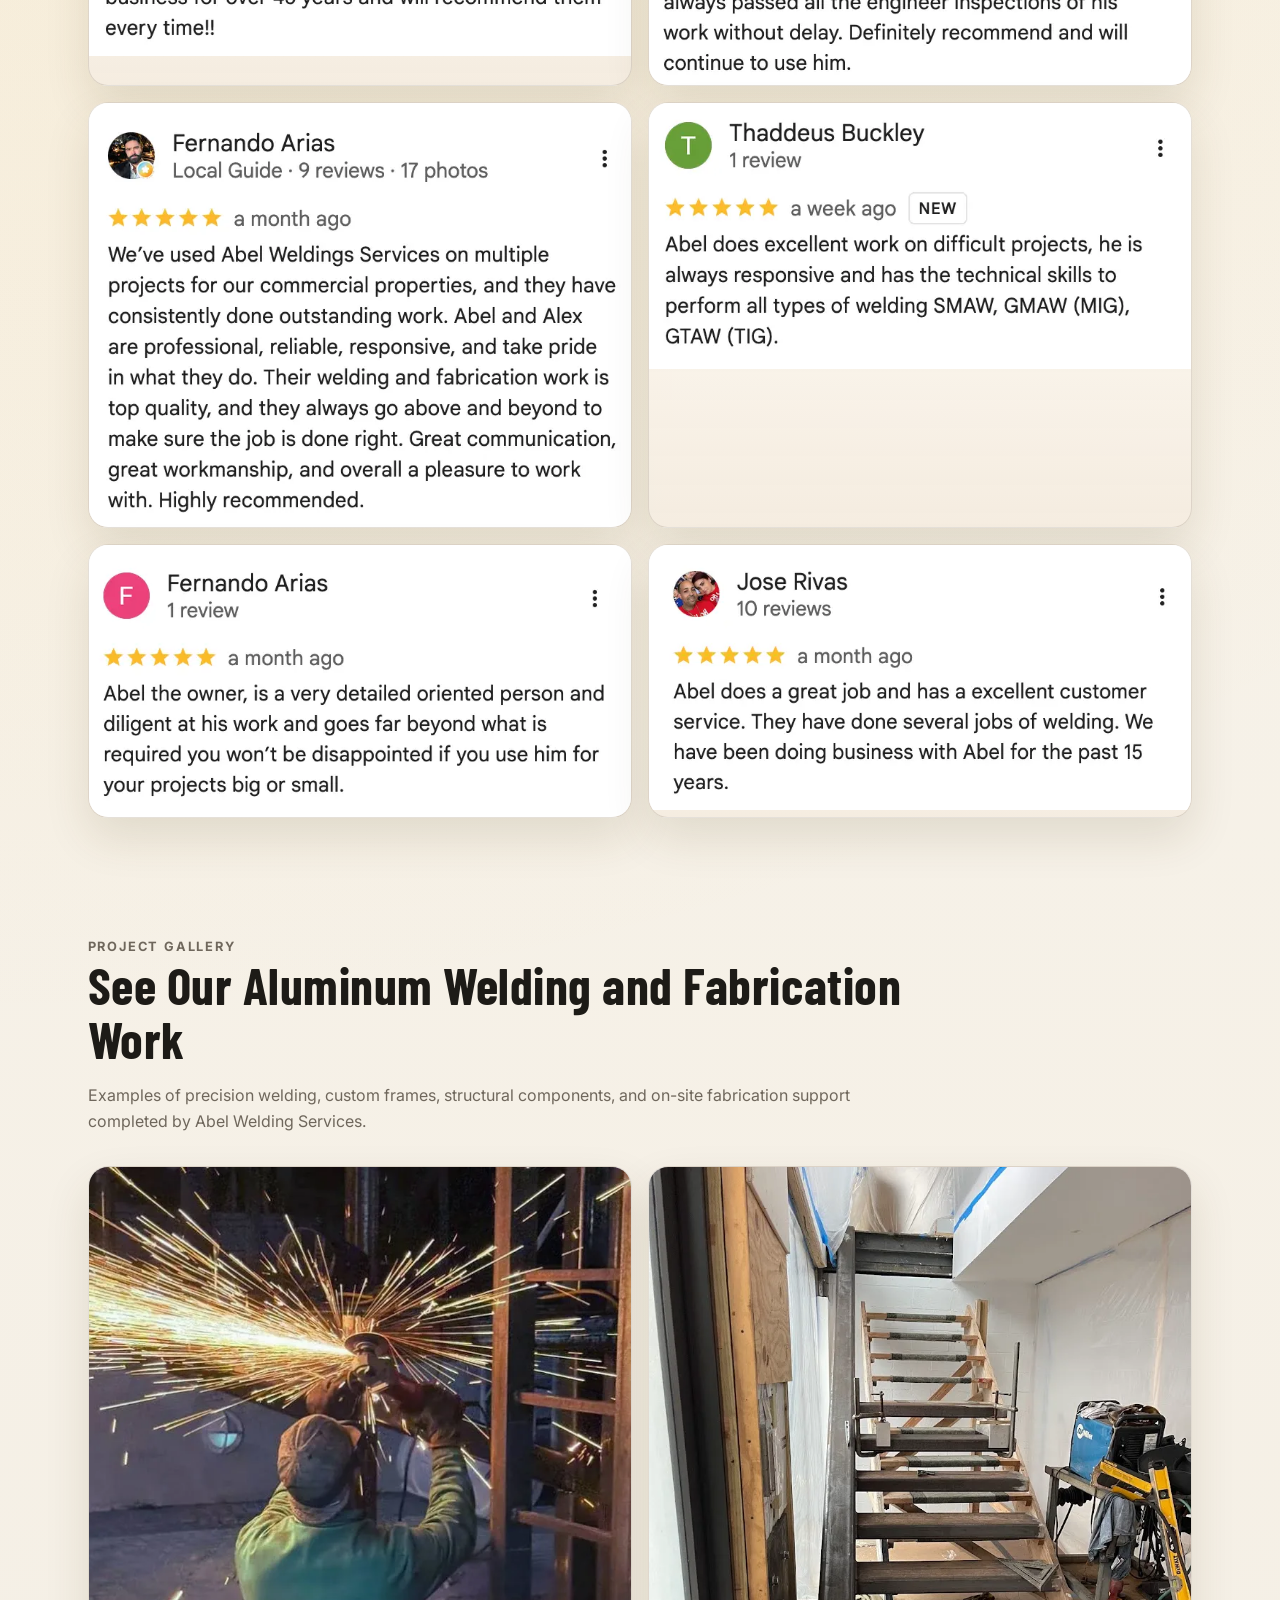
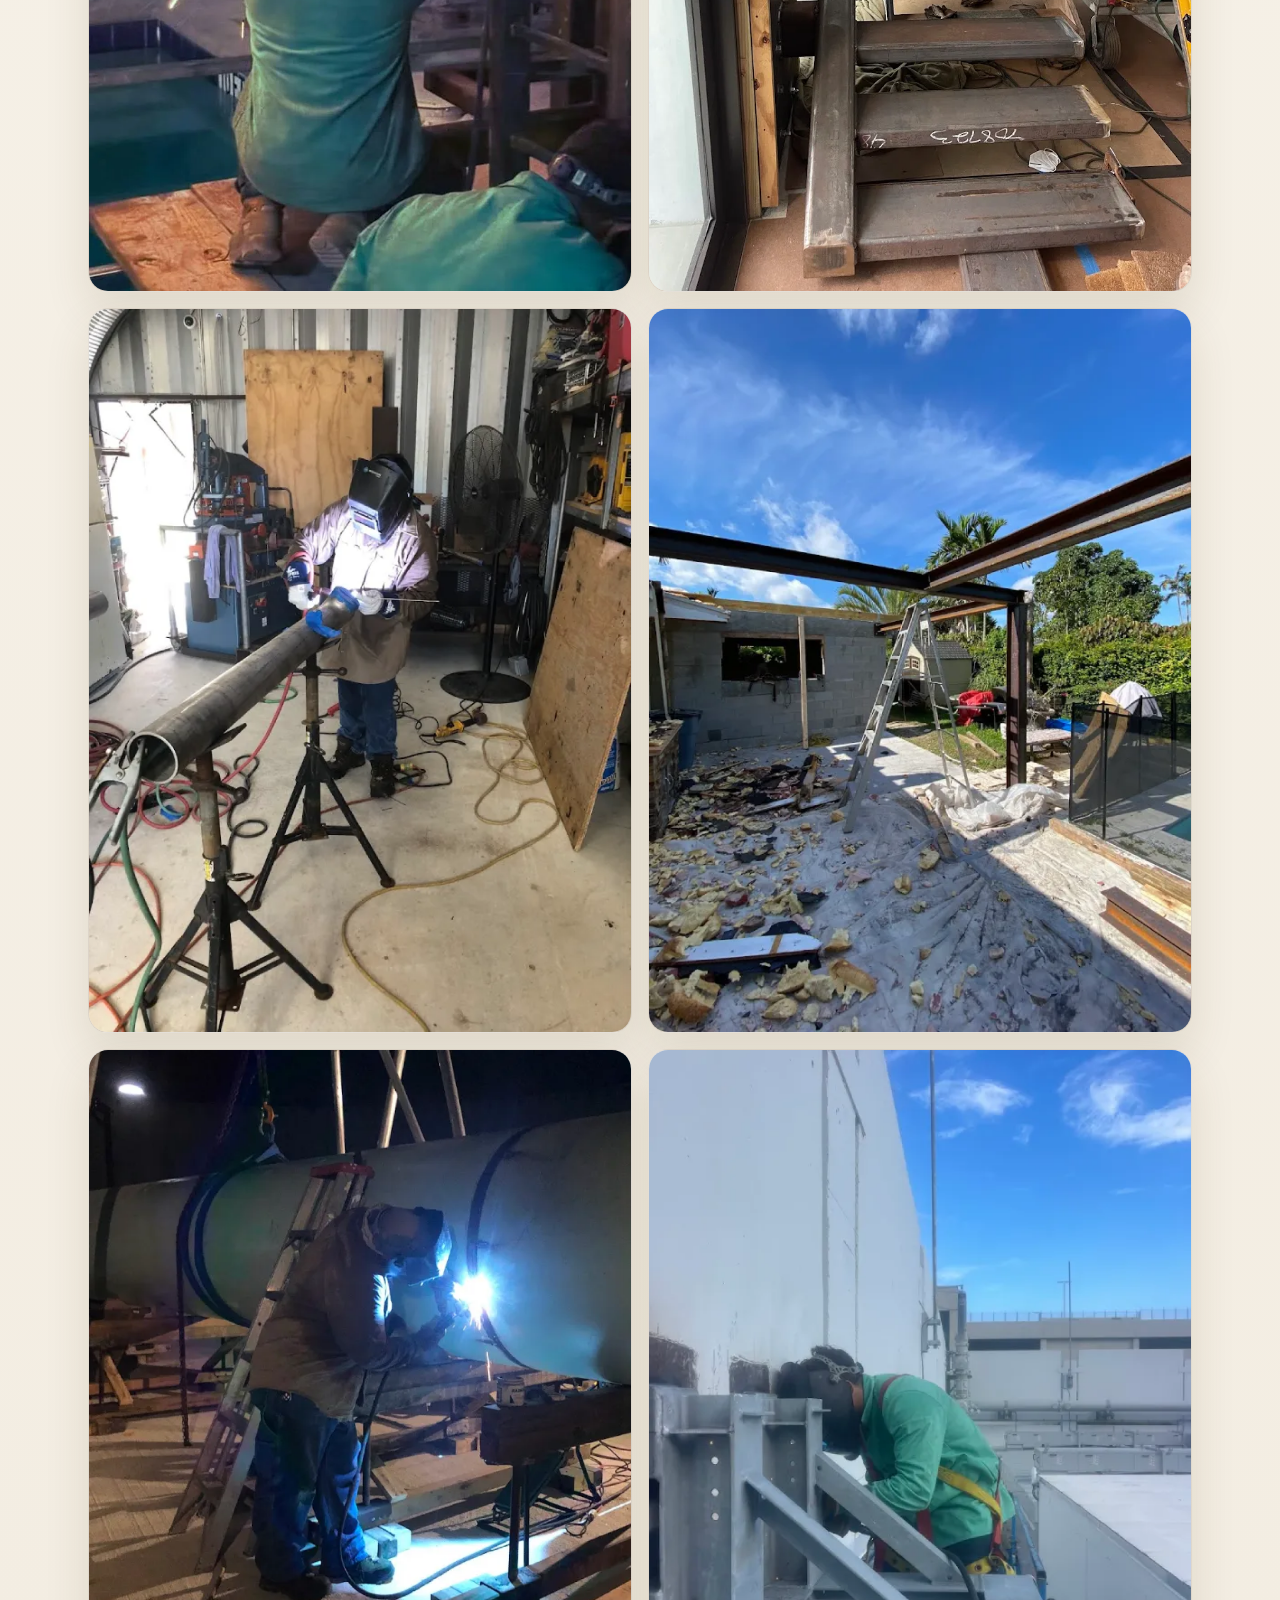
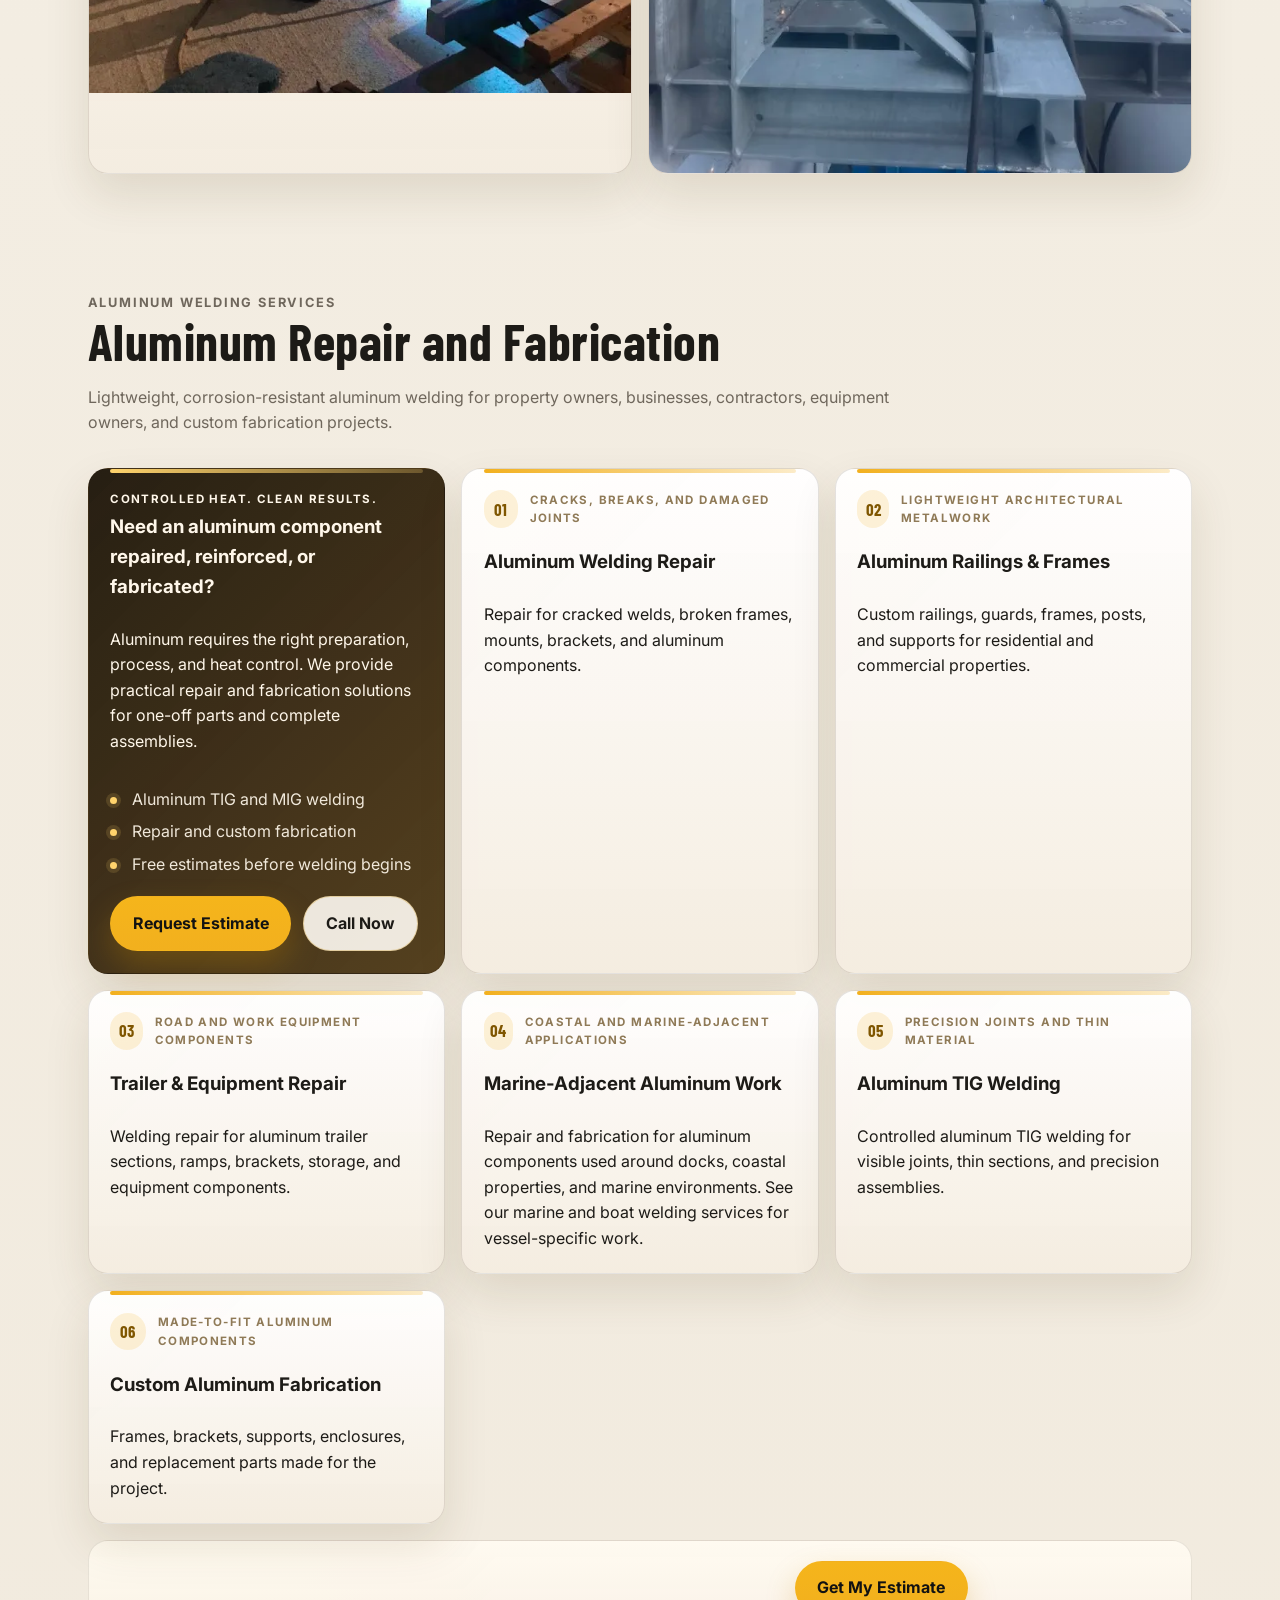
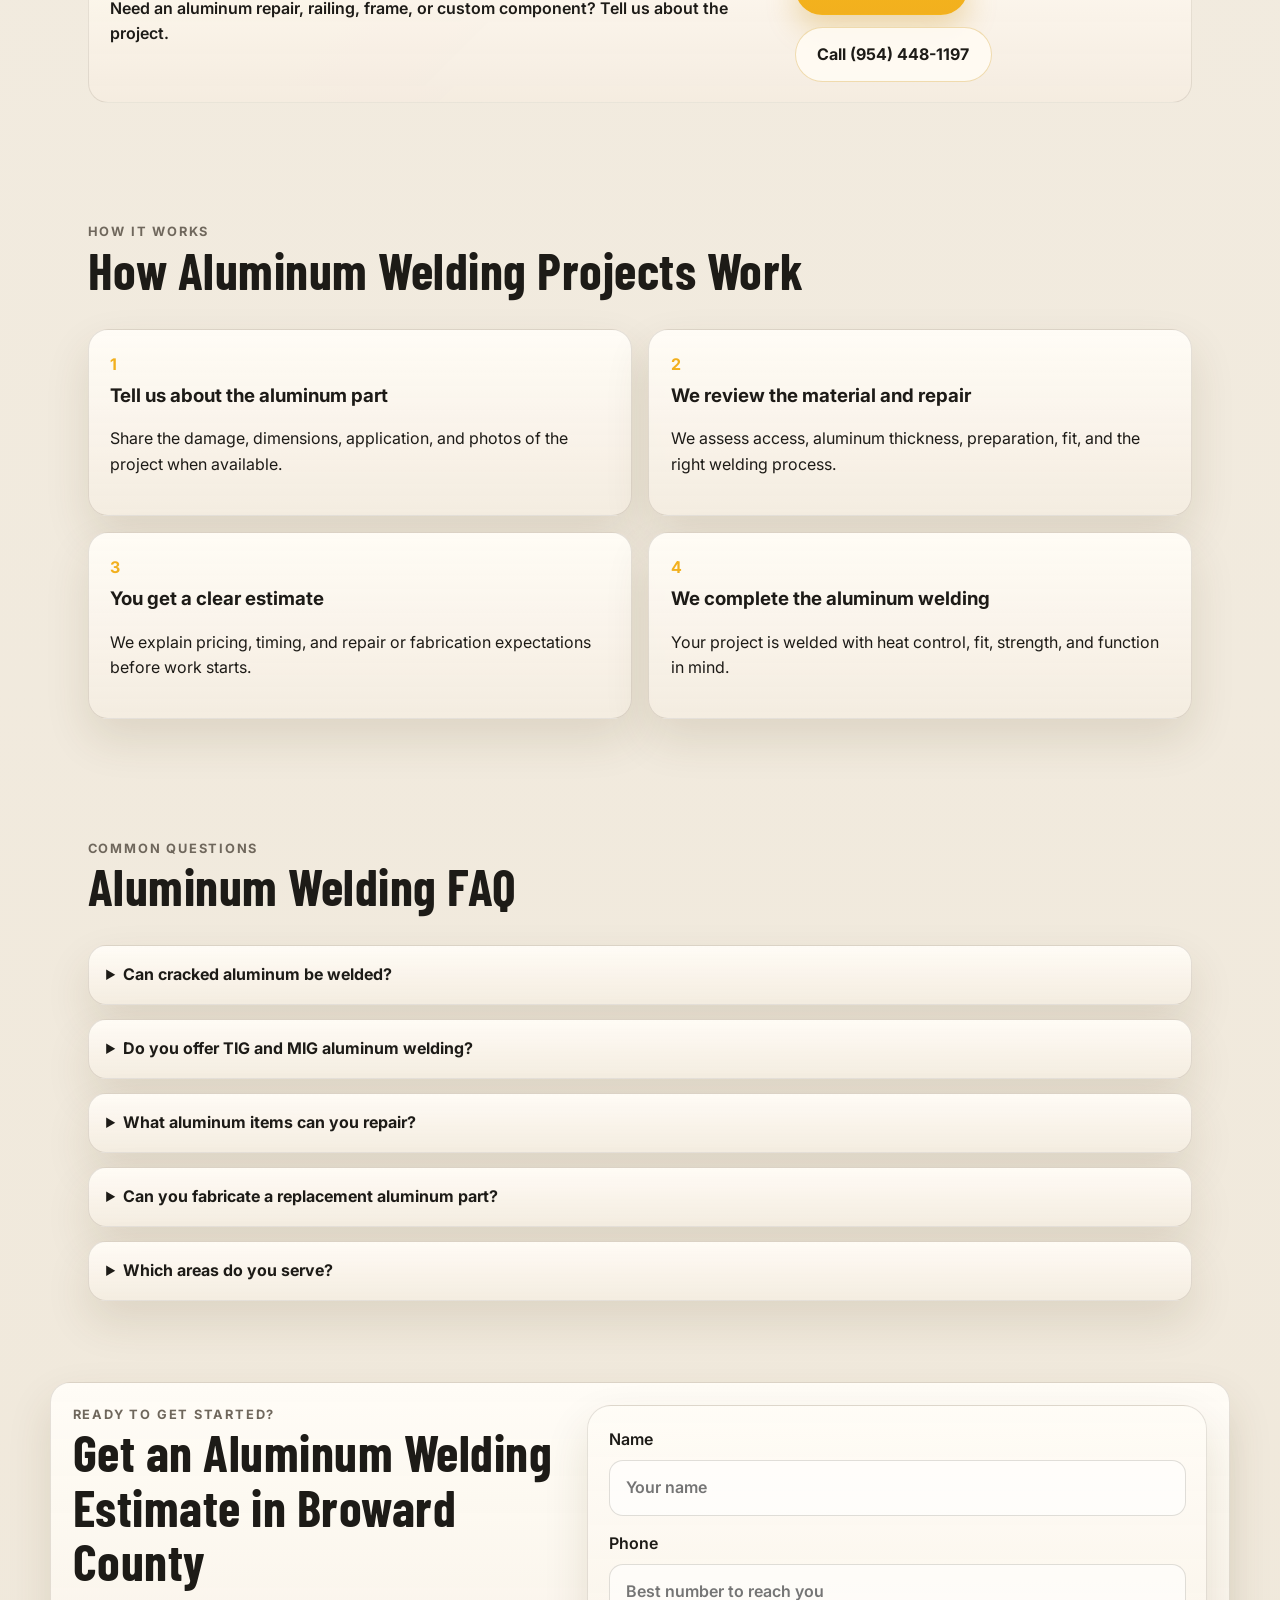
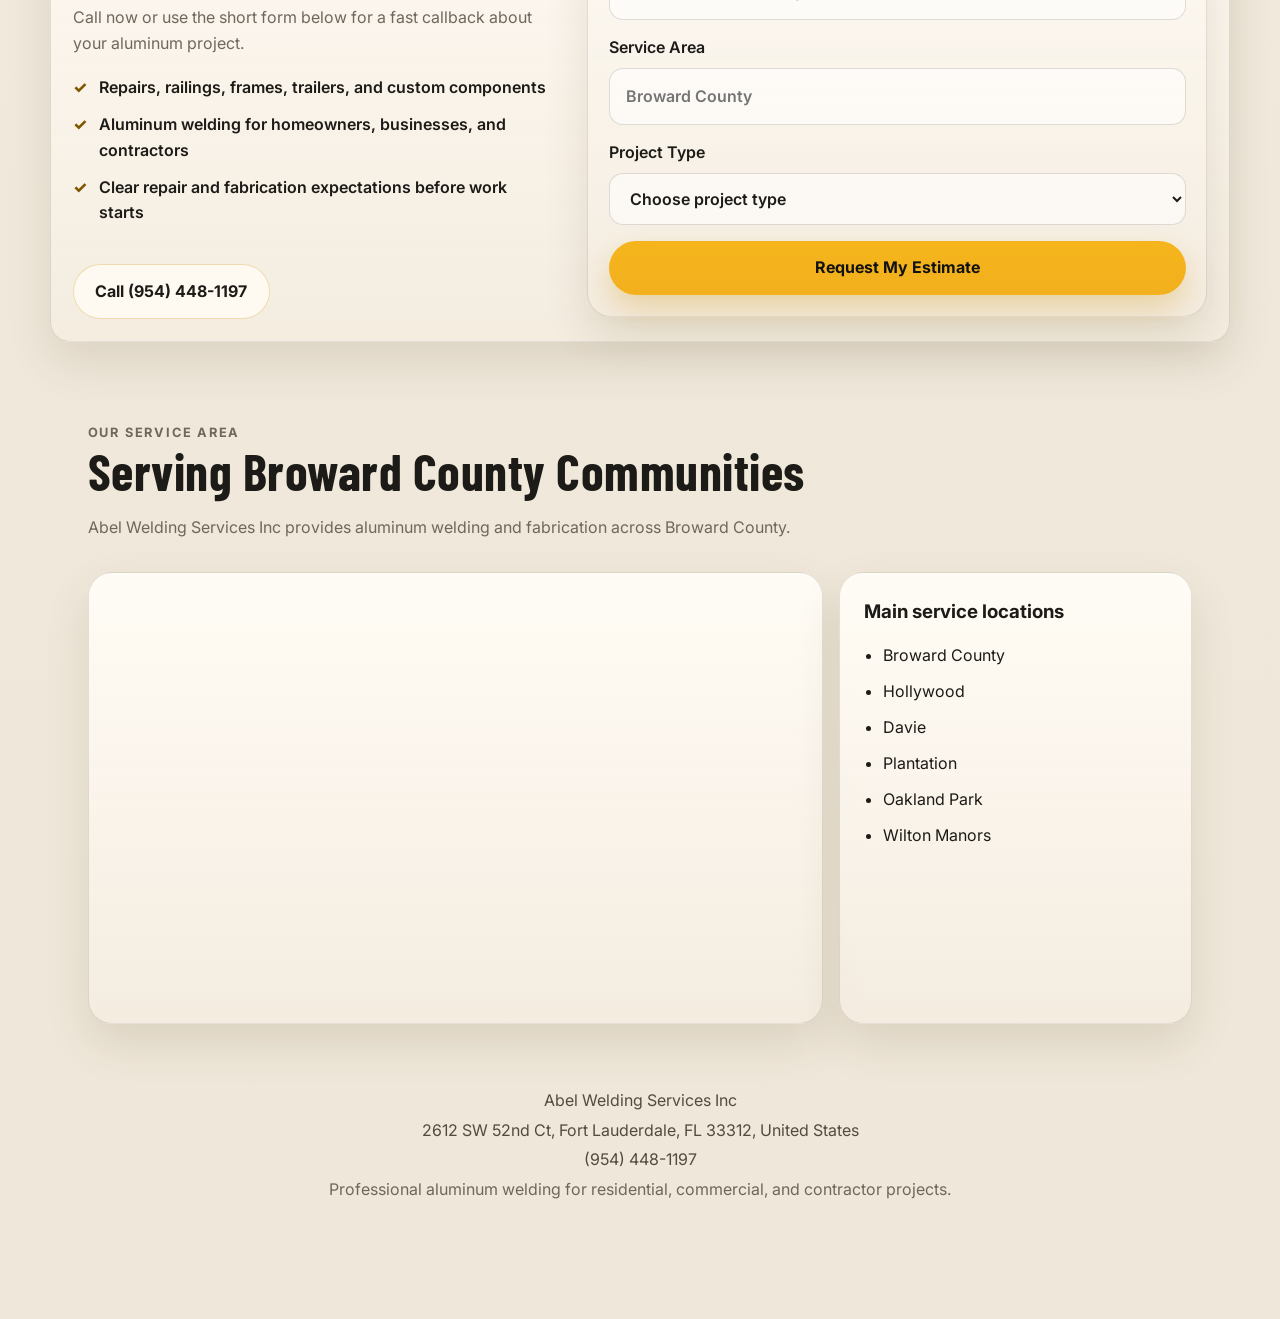
==== commit c14ad749: "feat: add marine and boat welding landing page" ====
--- a/aluminum-welding/index.html
+++ b/aluminum-welding/index.html
@@ -212,7 +212,7 @@
           <article class="service-card">
             <div class="service-card-top"><span class="service-index">04</span><p class="service-label">Coastal and marine-adjacent applications</p></div>
             <h3>Marine-Adjacent Aluminum Work</h3>
-            <p>Repair and fabrication for aluminum components used around docks, coastal properties, and marine environments.</p>
+            <p>Repair and fabrication for aluminum components used around docks, coastal properties, and marine environments. See our <a href="../marine-boat-welding/">marine and boat welding services</a> for vessel-specific work.</p>
           </article>
           <article class="service-card">
             <div class="service-card-top"><span class="service-index">05</span><p class="service-label">Precision joints and thin material</p></div>
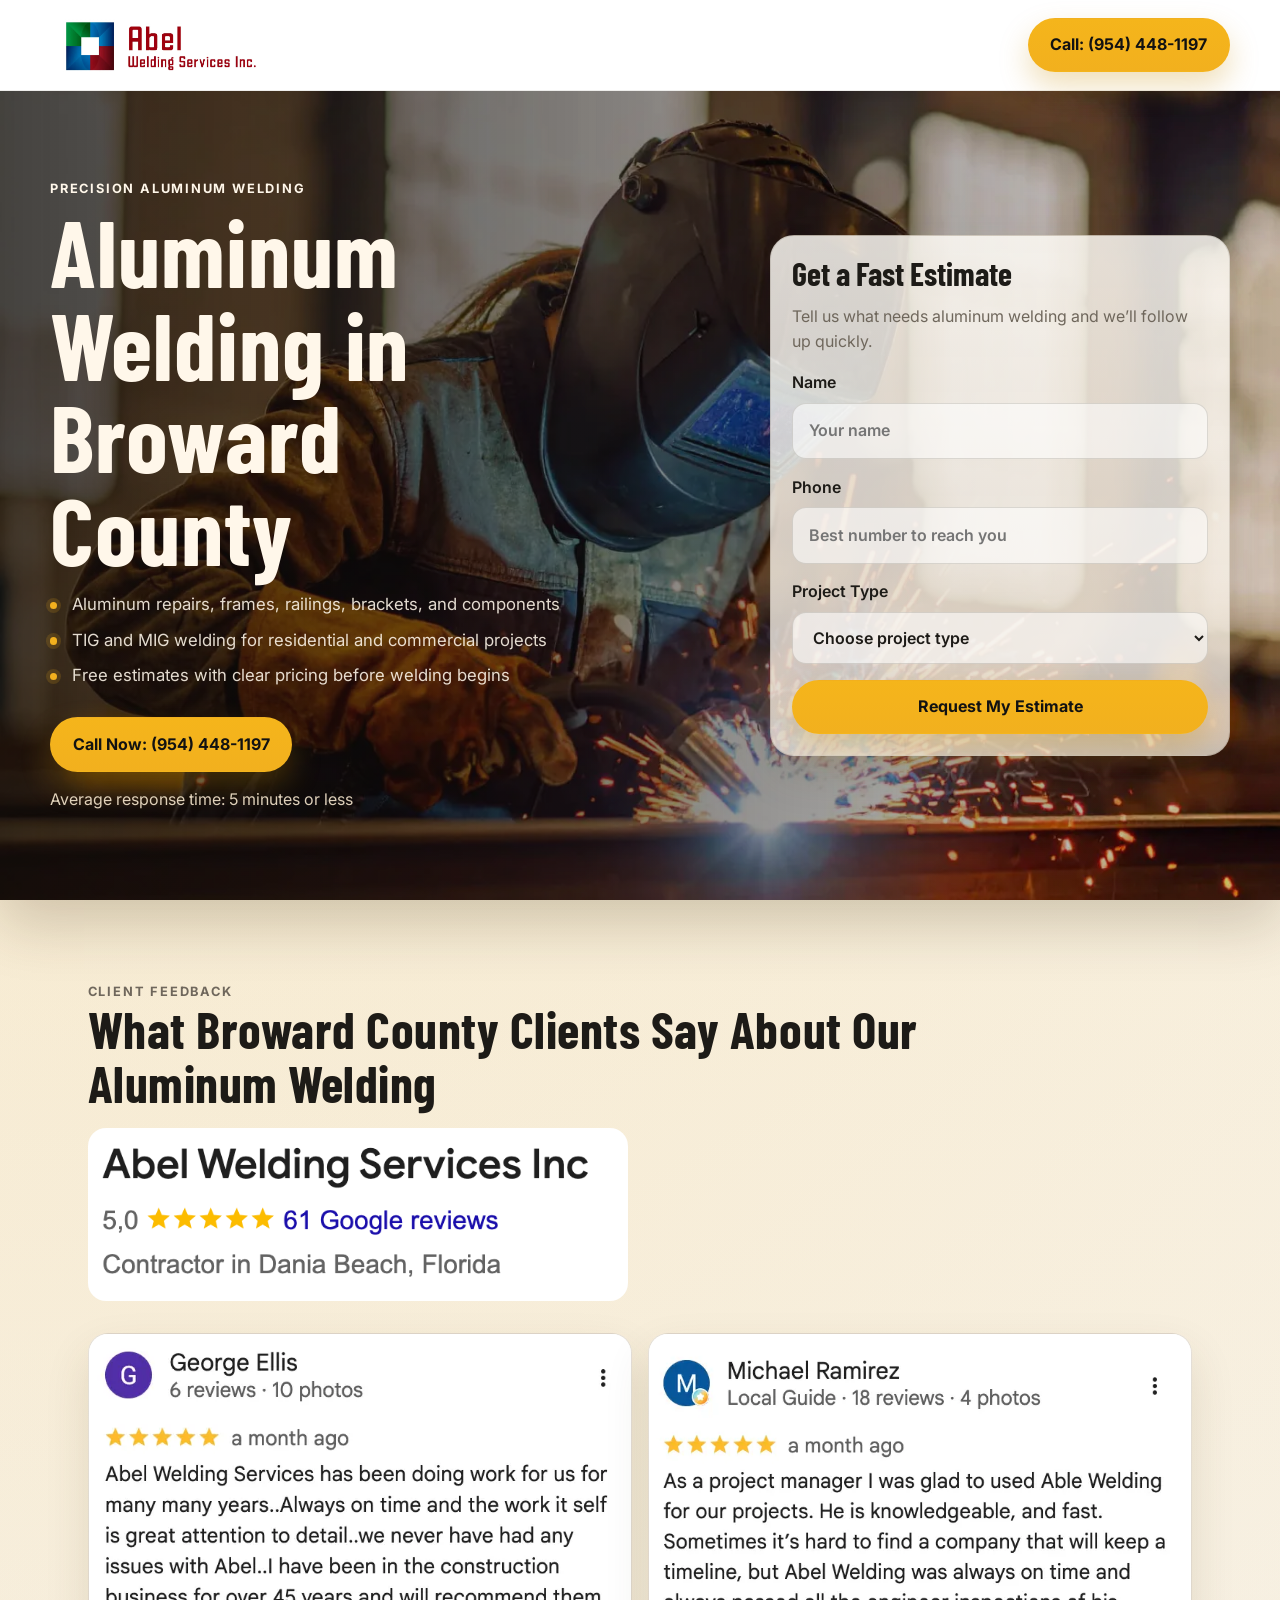
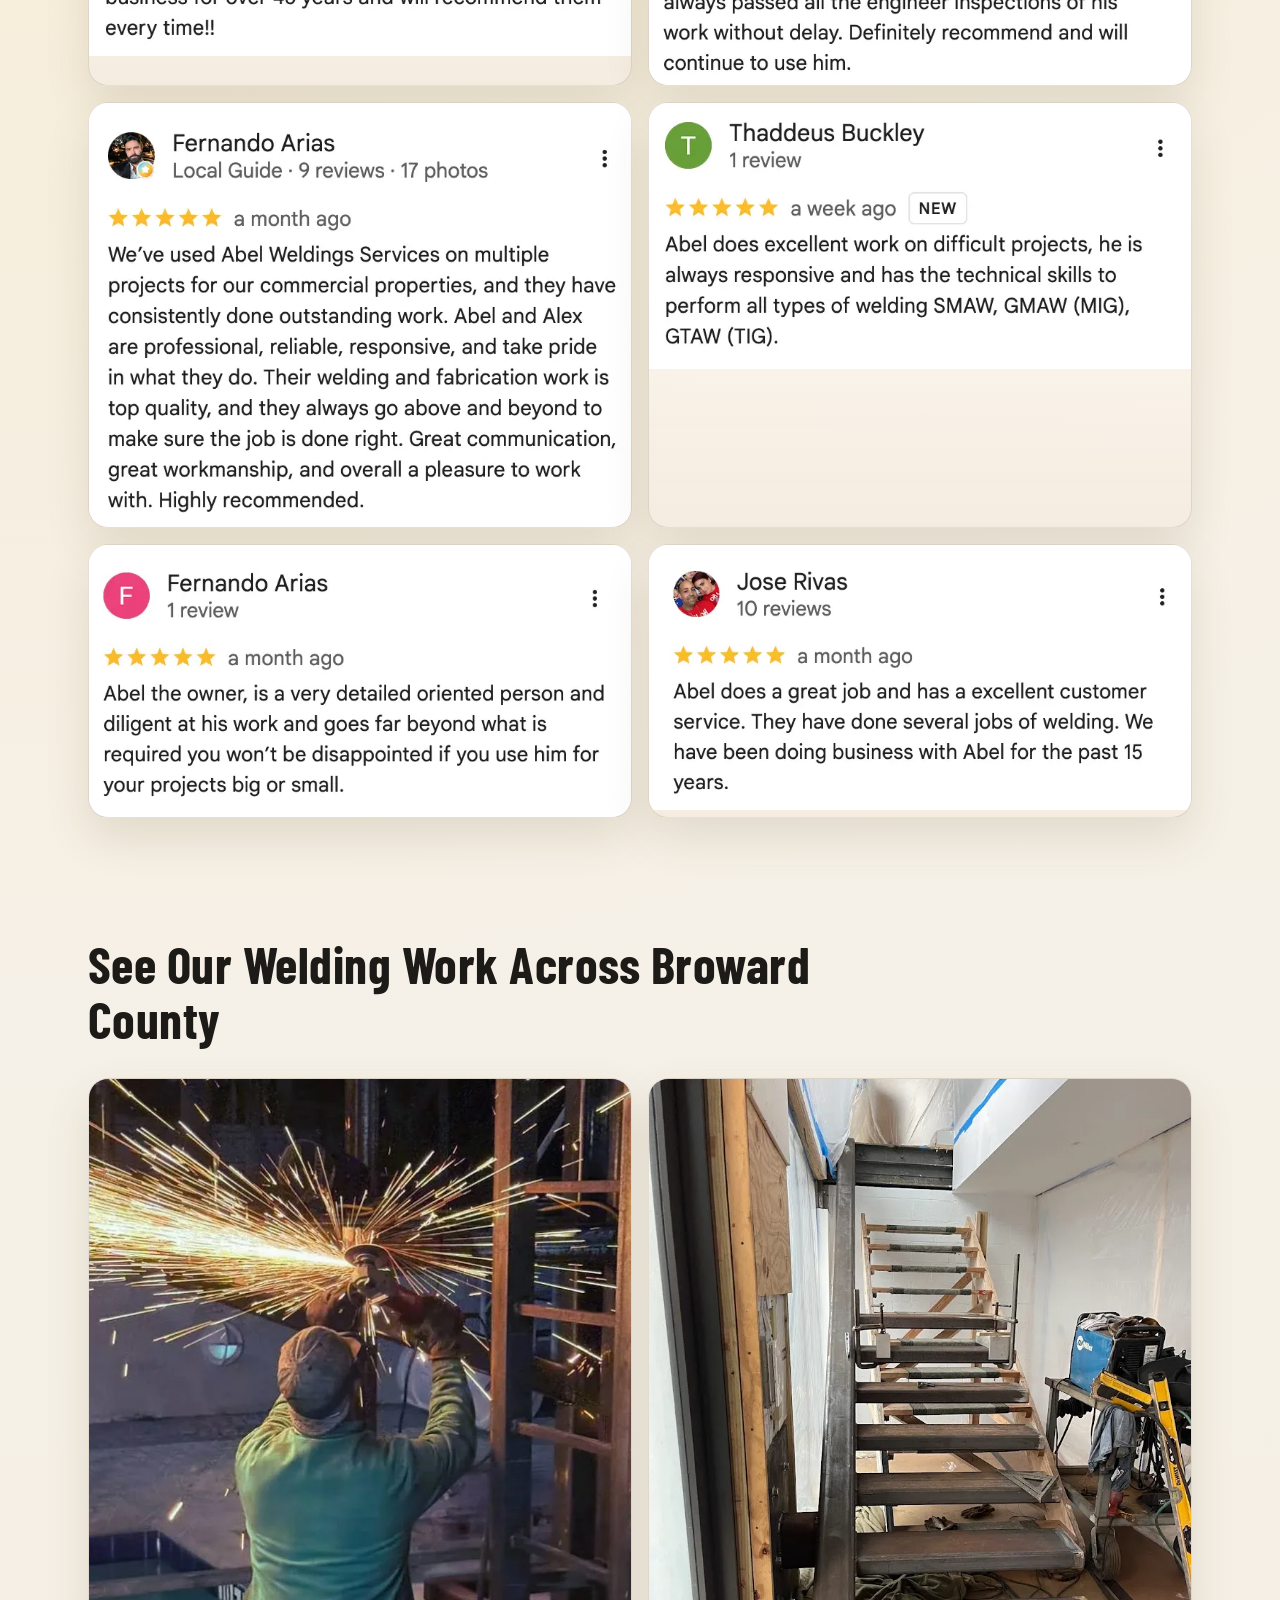
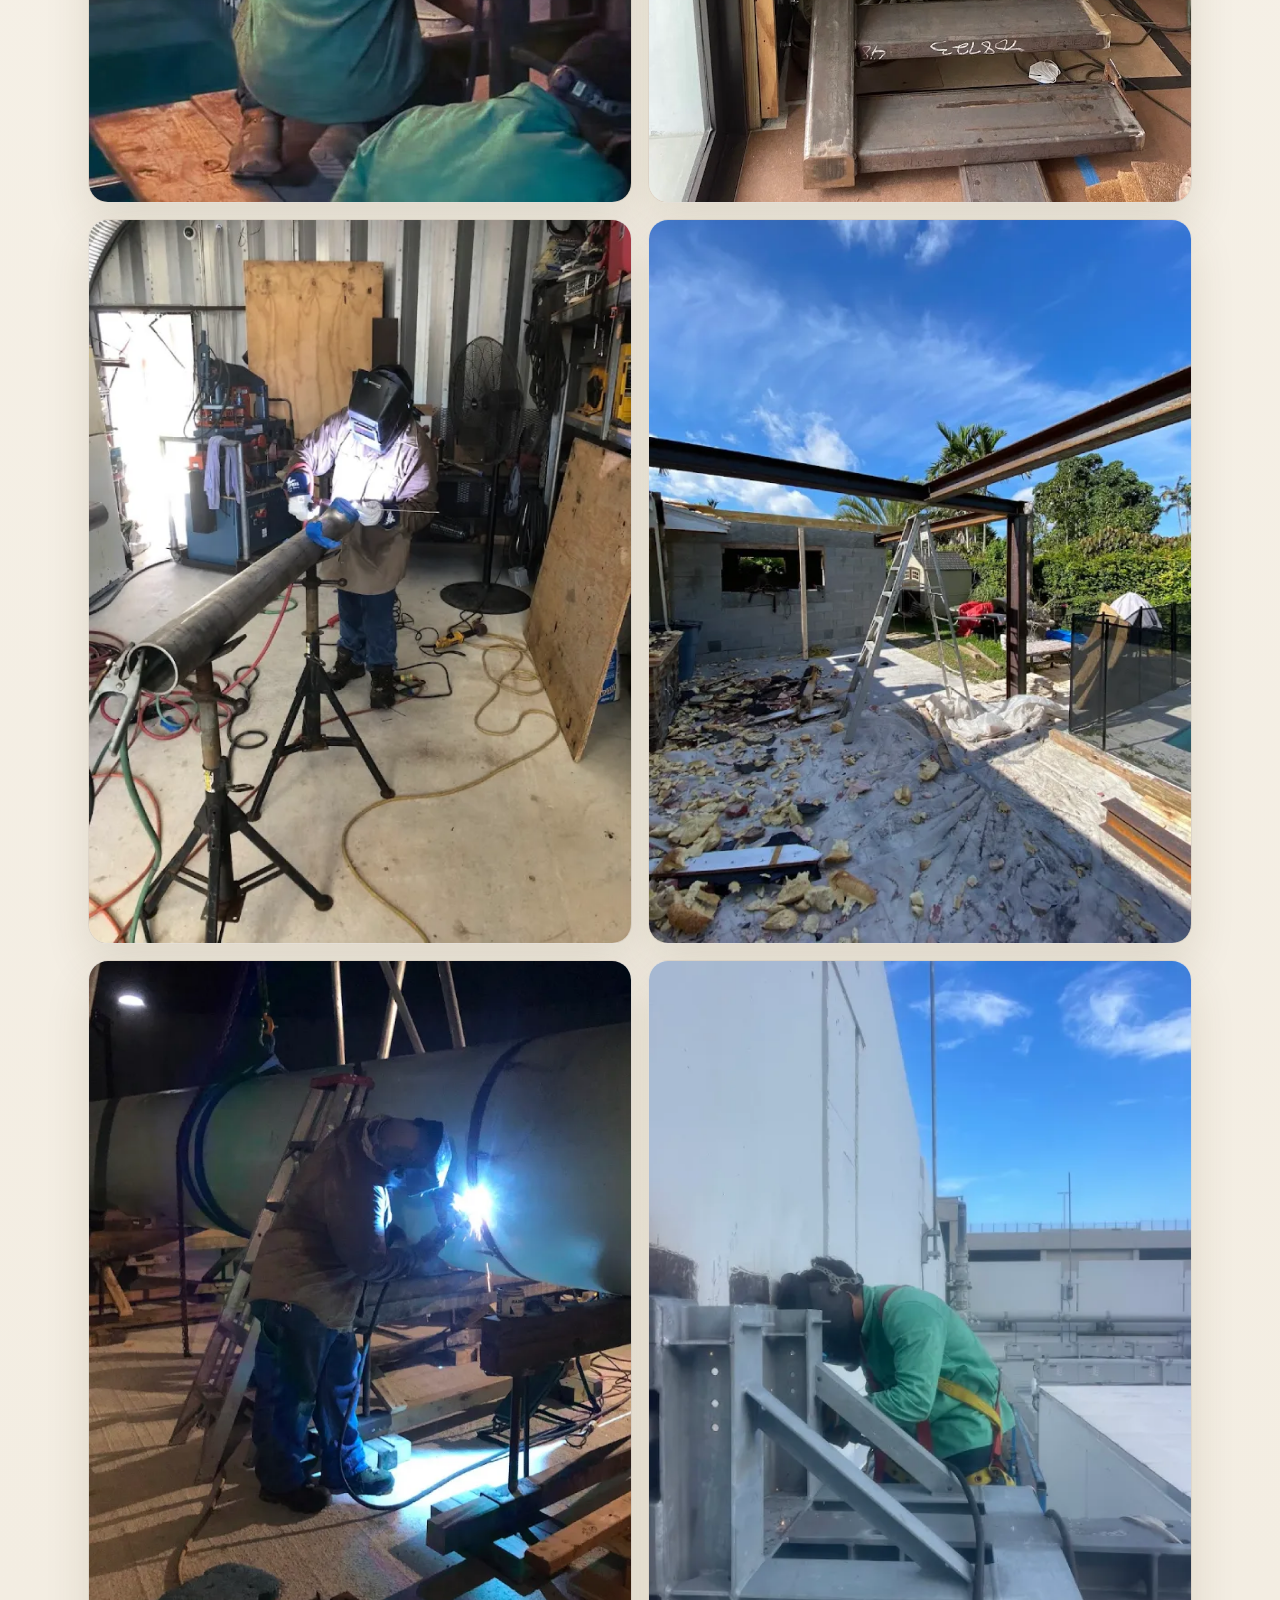
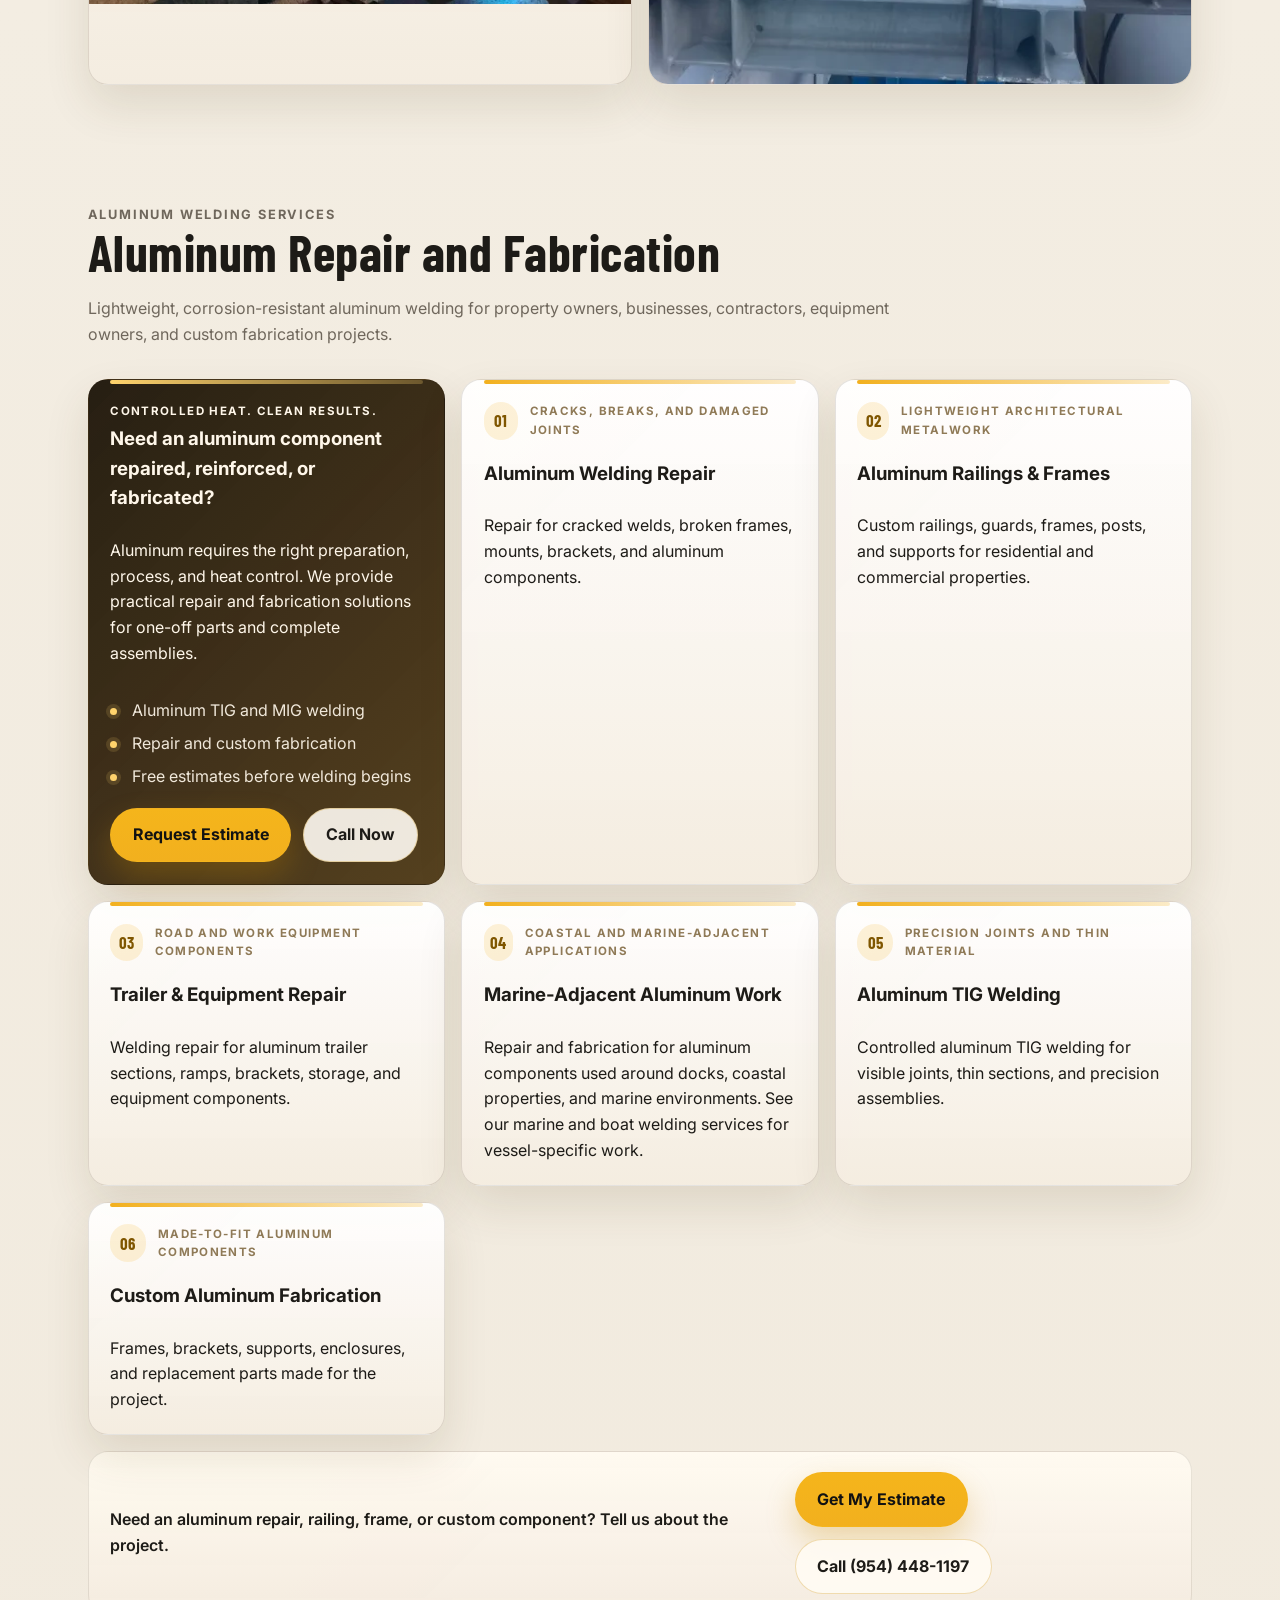
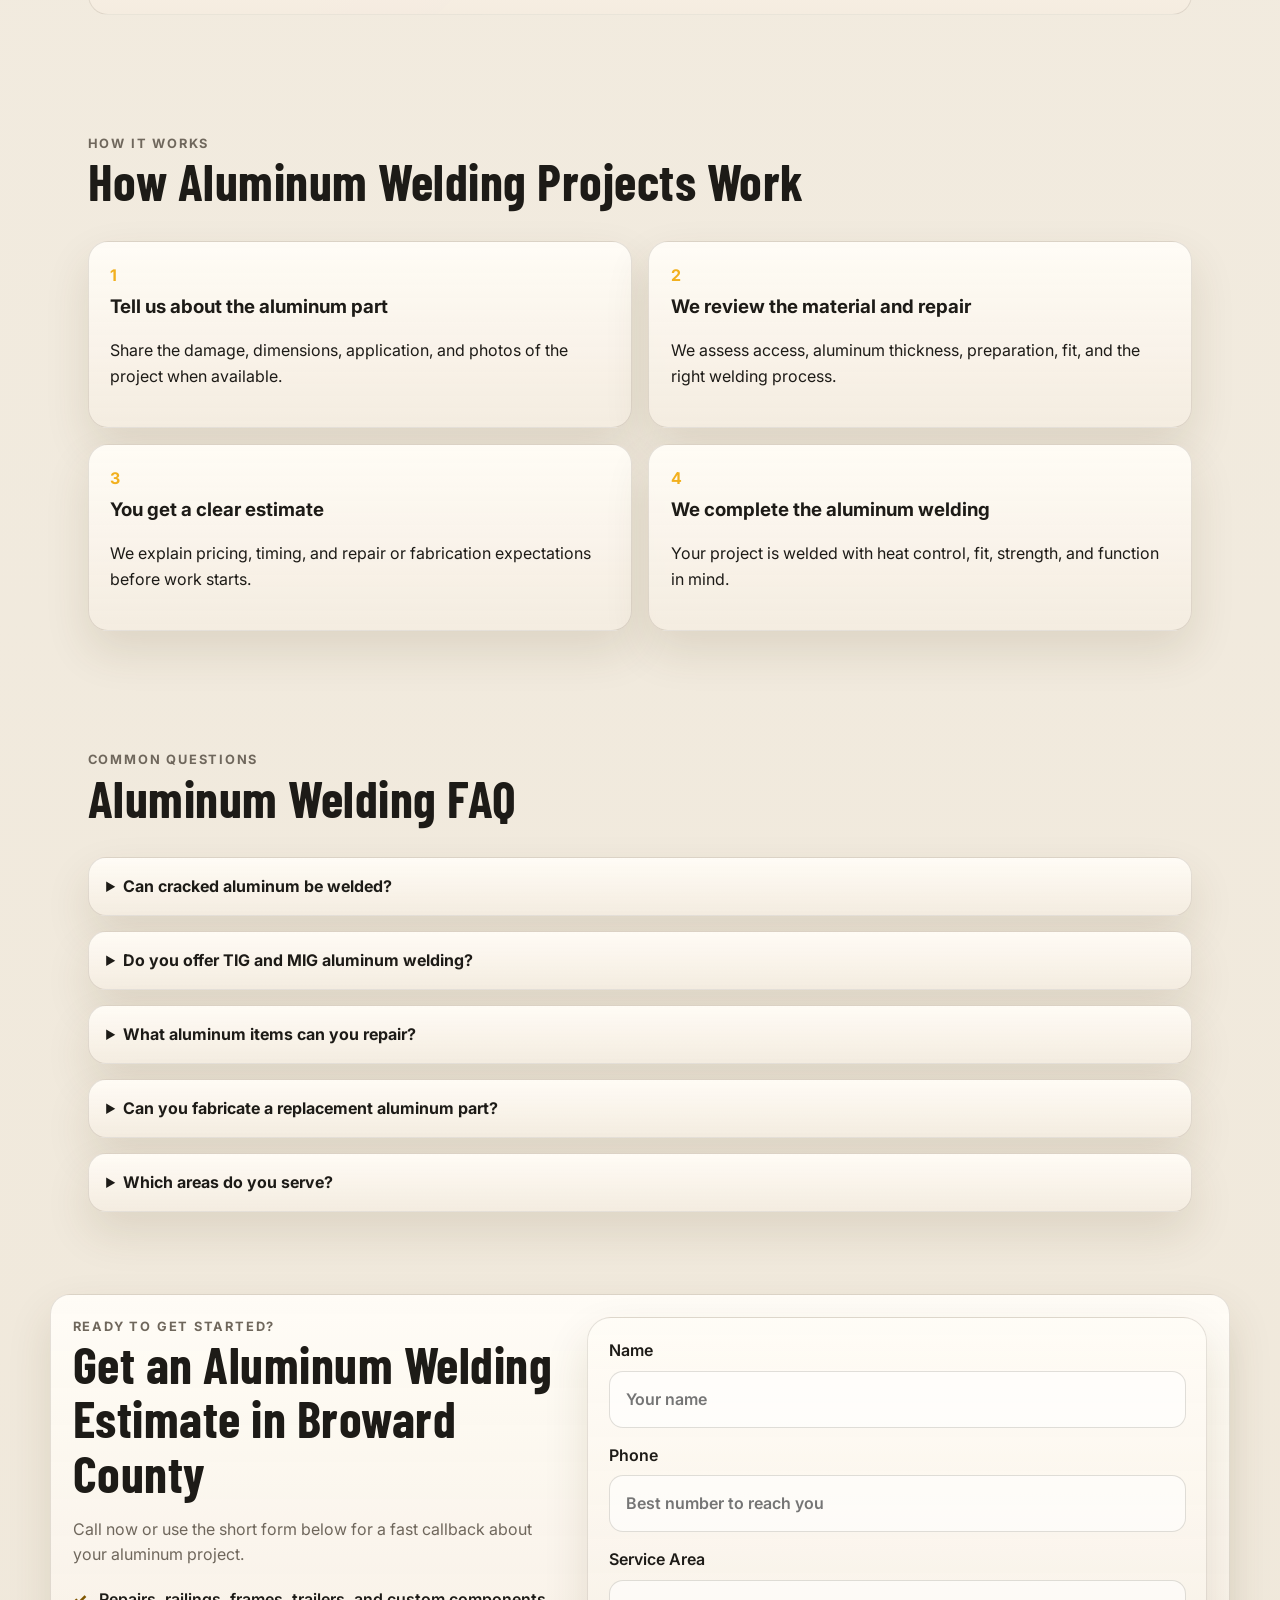
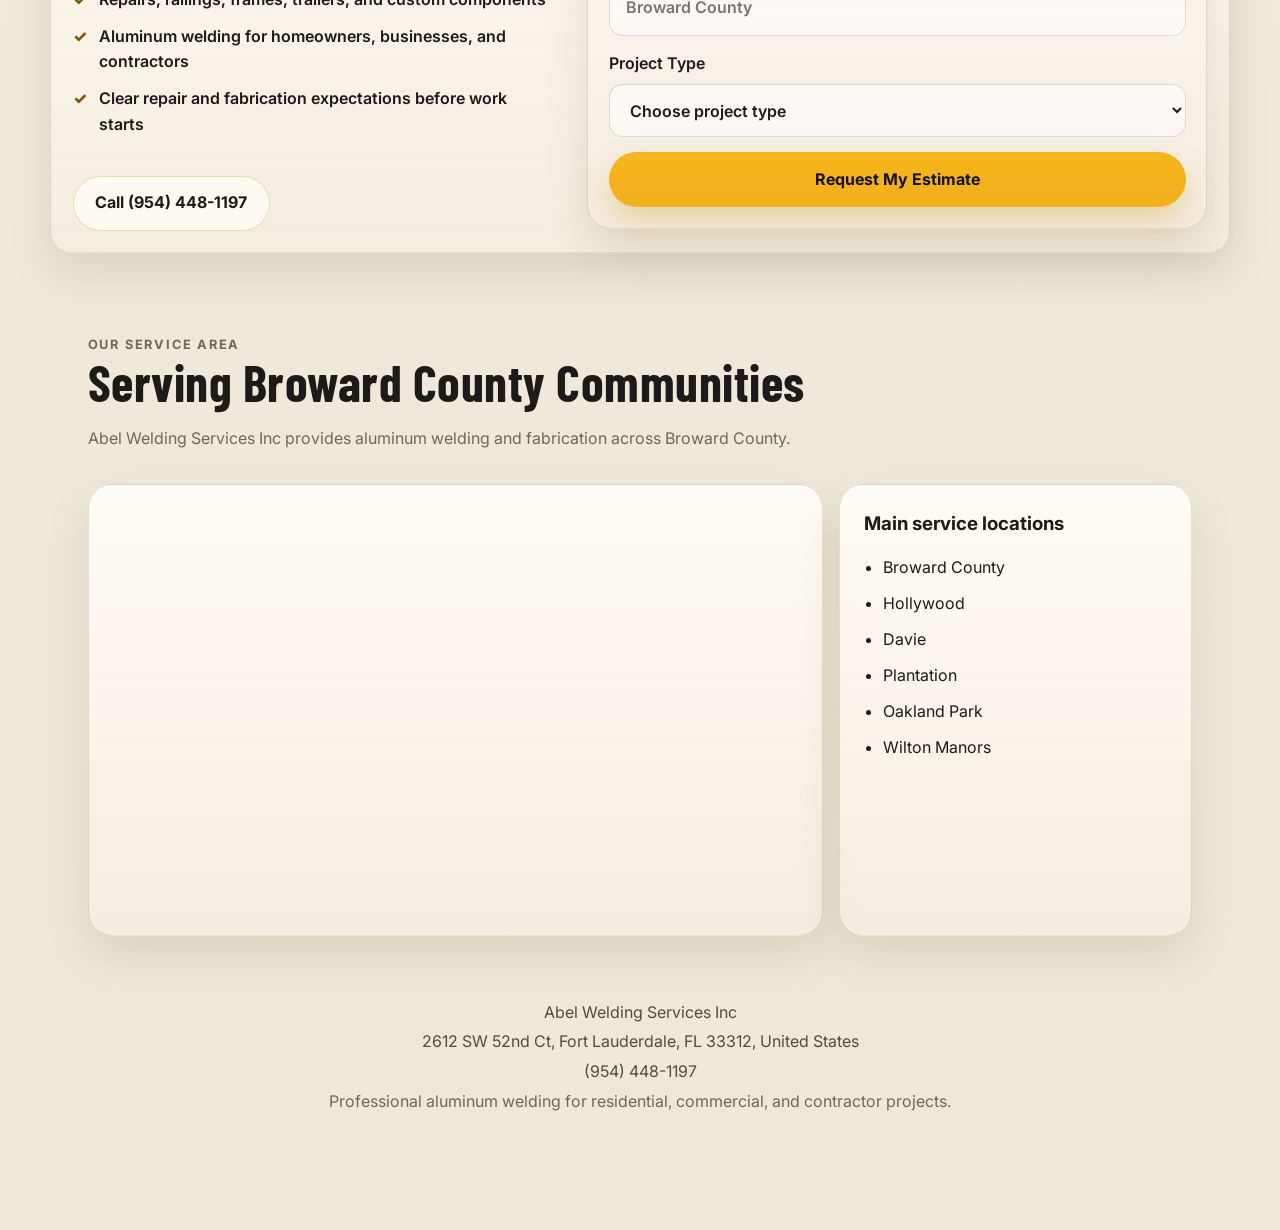
==== commit 149d322f: "style: standardize landing page galleries" ====
--- a/aluminum-welding/index.html
+++ b/aluminum-welding/index.html
@@ -150,12 +150,7 @@
 
       <section class="section gallery-section">
         <div class="section-heading">
-          <p class="eyebrow">Project gallery</p>
-          <h2>See Our Aluminum Welding and Fabrication Work</h2>
-          <p>
-            Examples of precision welding, custom frames, structural components, and on-site
-            fabrication support completed by Abel Welding Services.
-          </p>
+          <h2>See Our Welding Work Across Broward County</h2>
         </div>
         <div class="gallery-grid">
           <div class="gallery-card"><img src="../abelwelding1.webp" alt="Aluminum welder fabricating metal in Broward County" /></div>
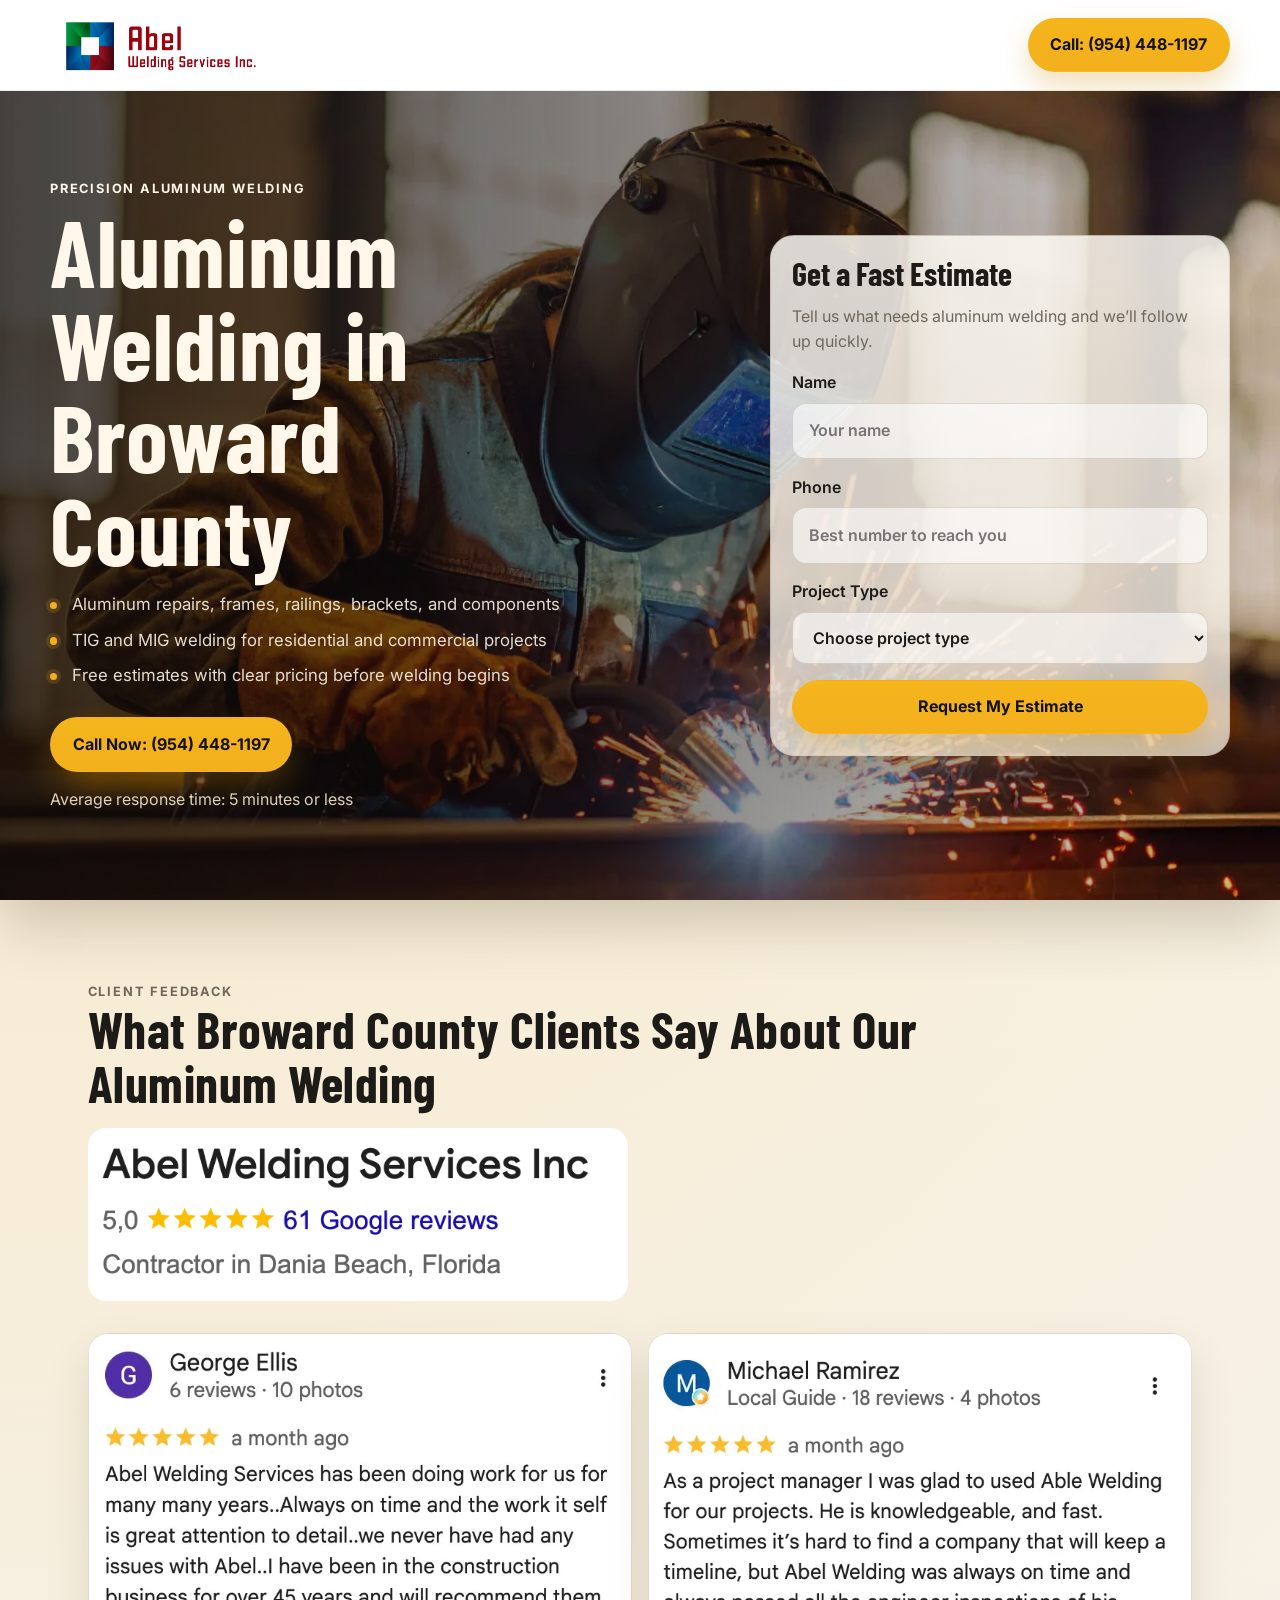
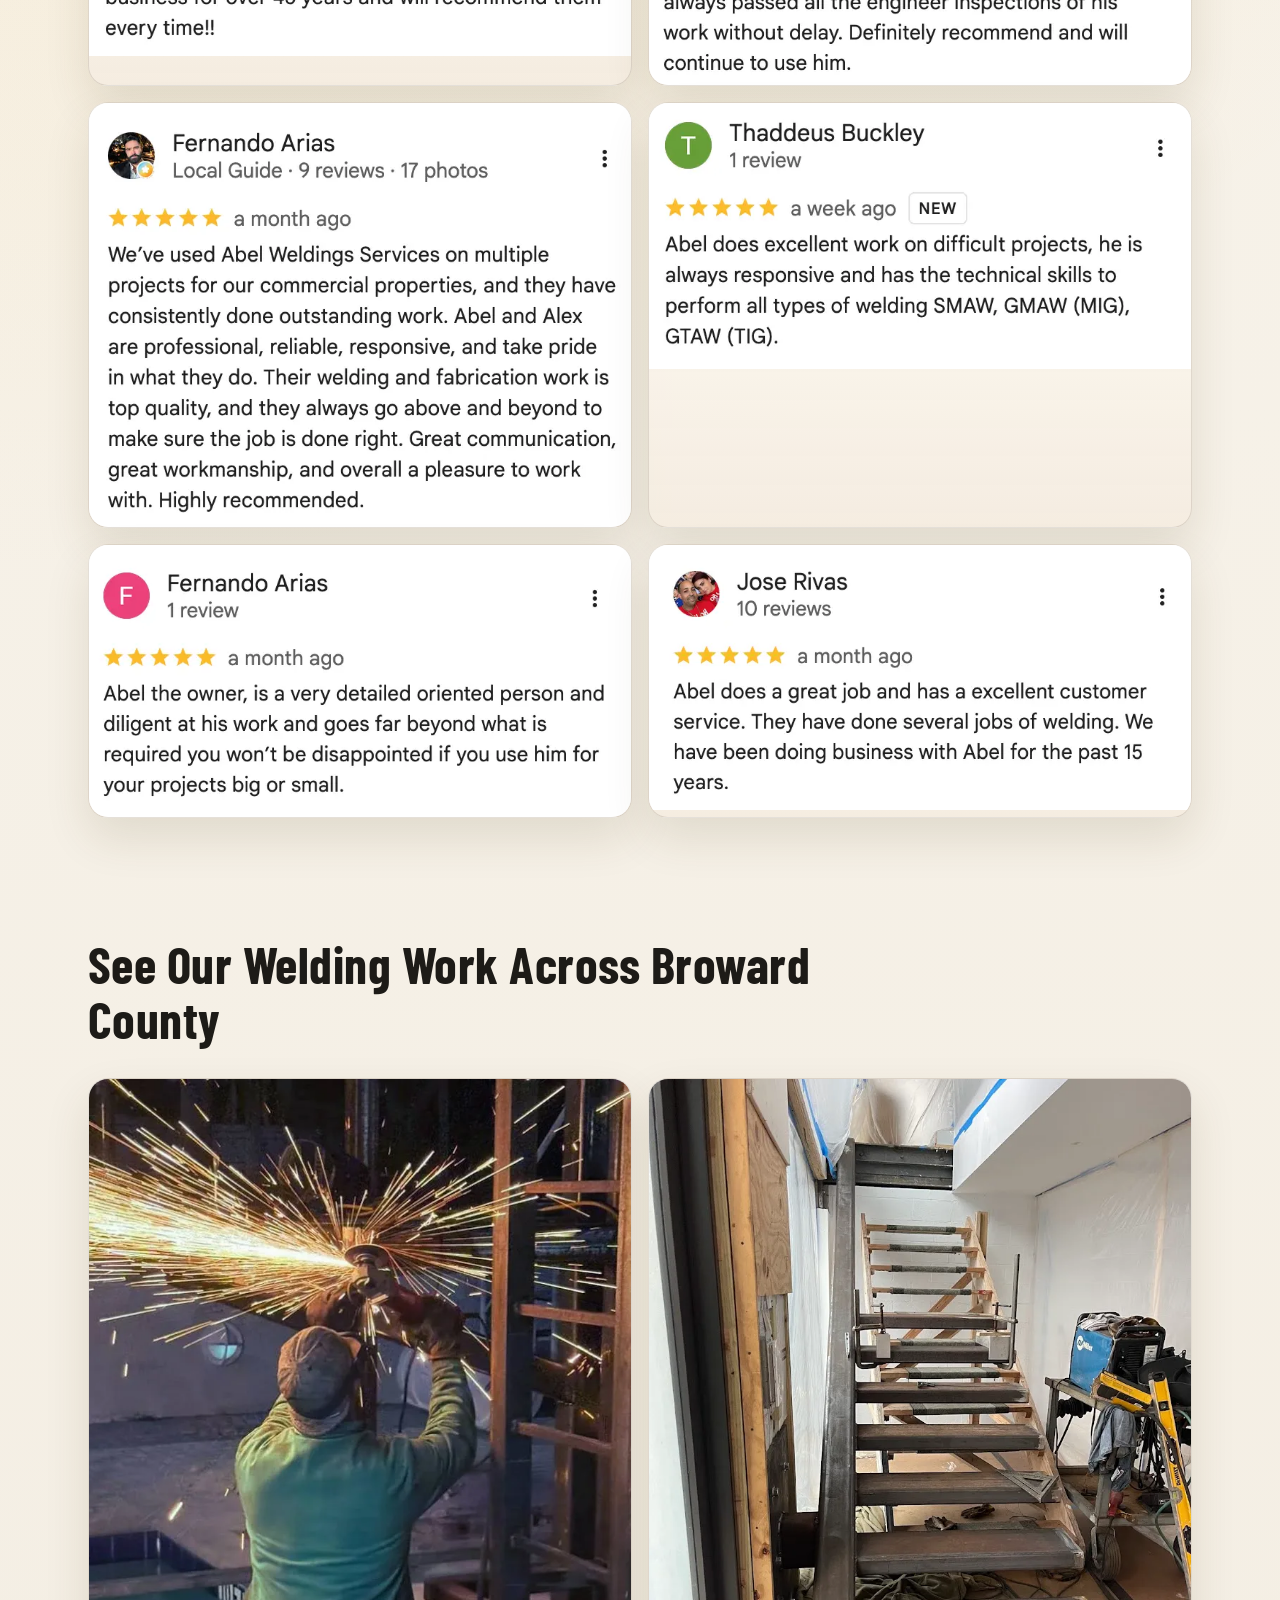
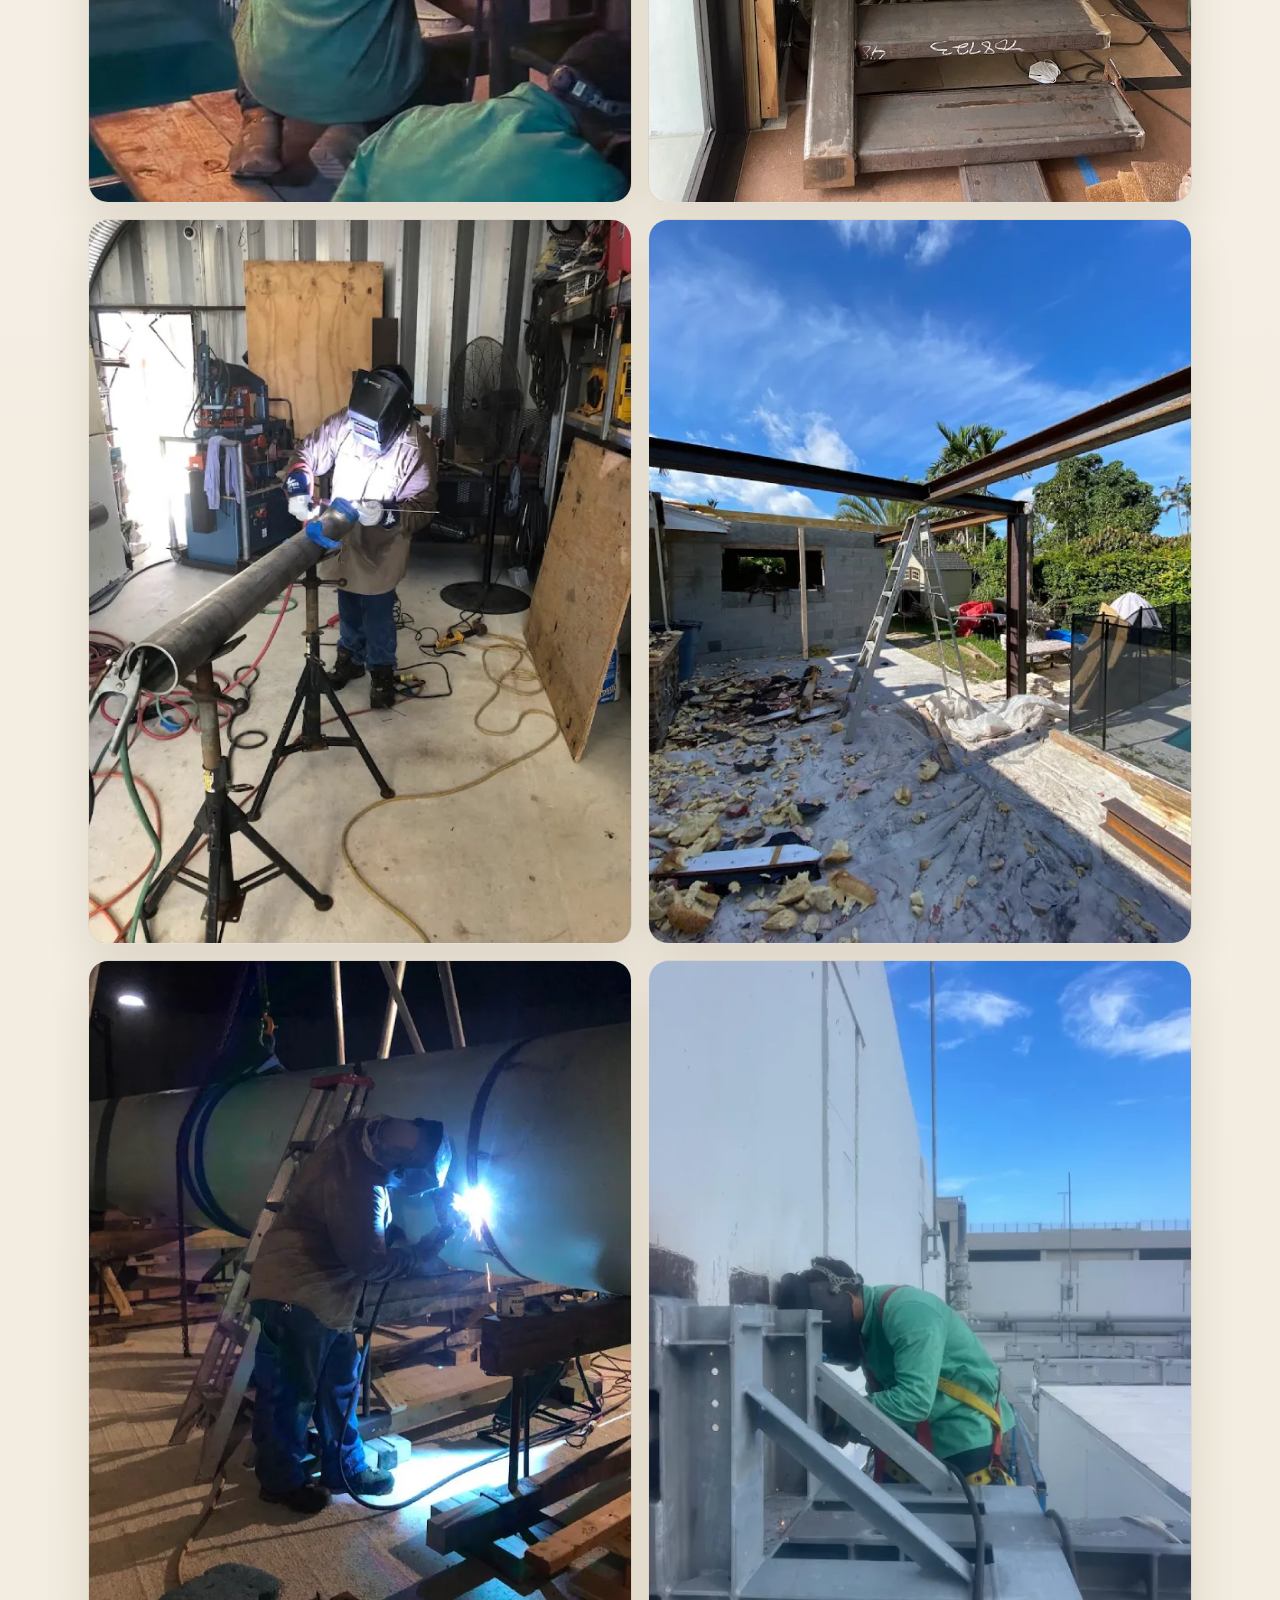
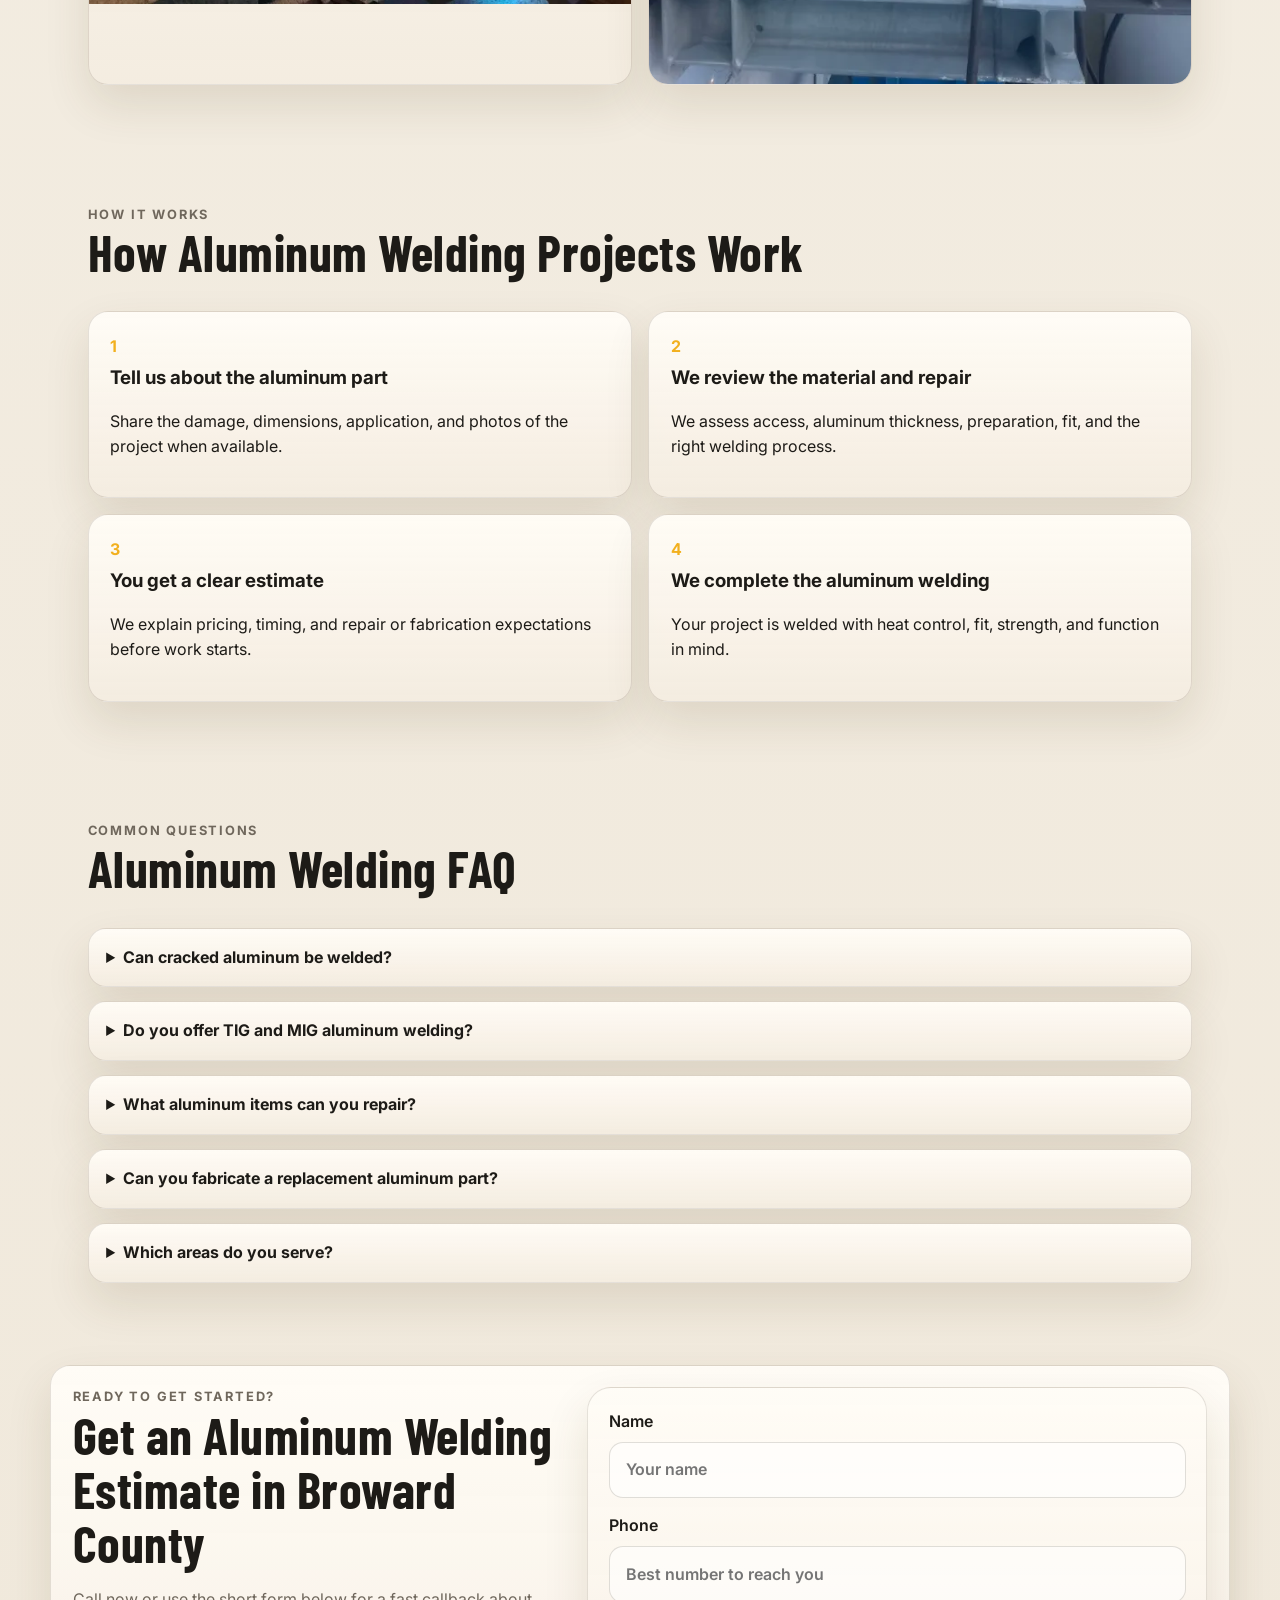
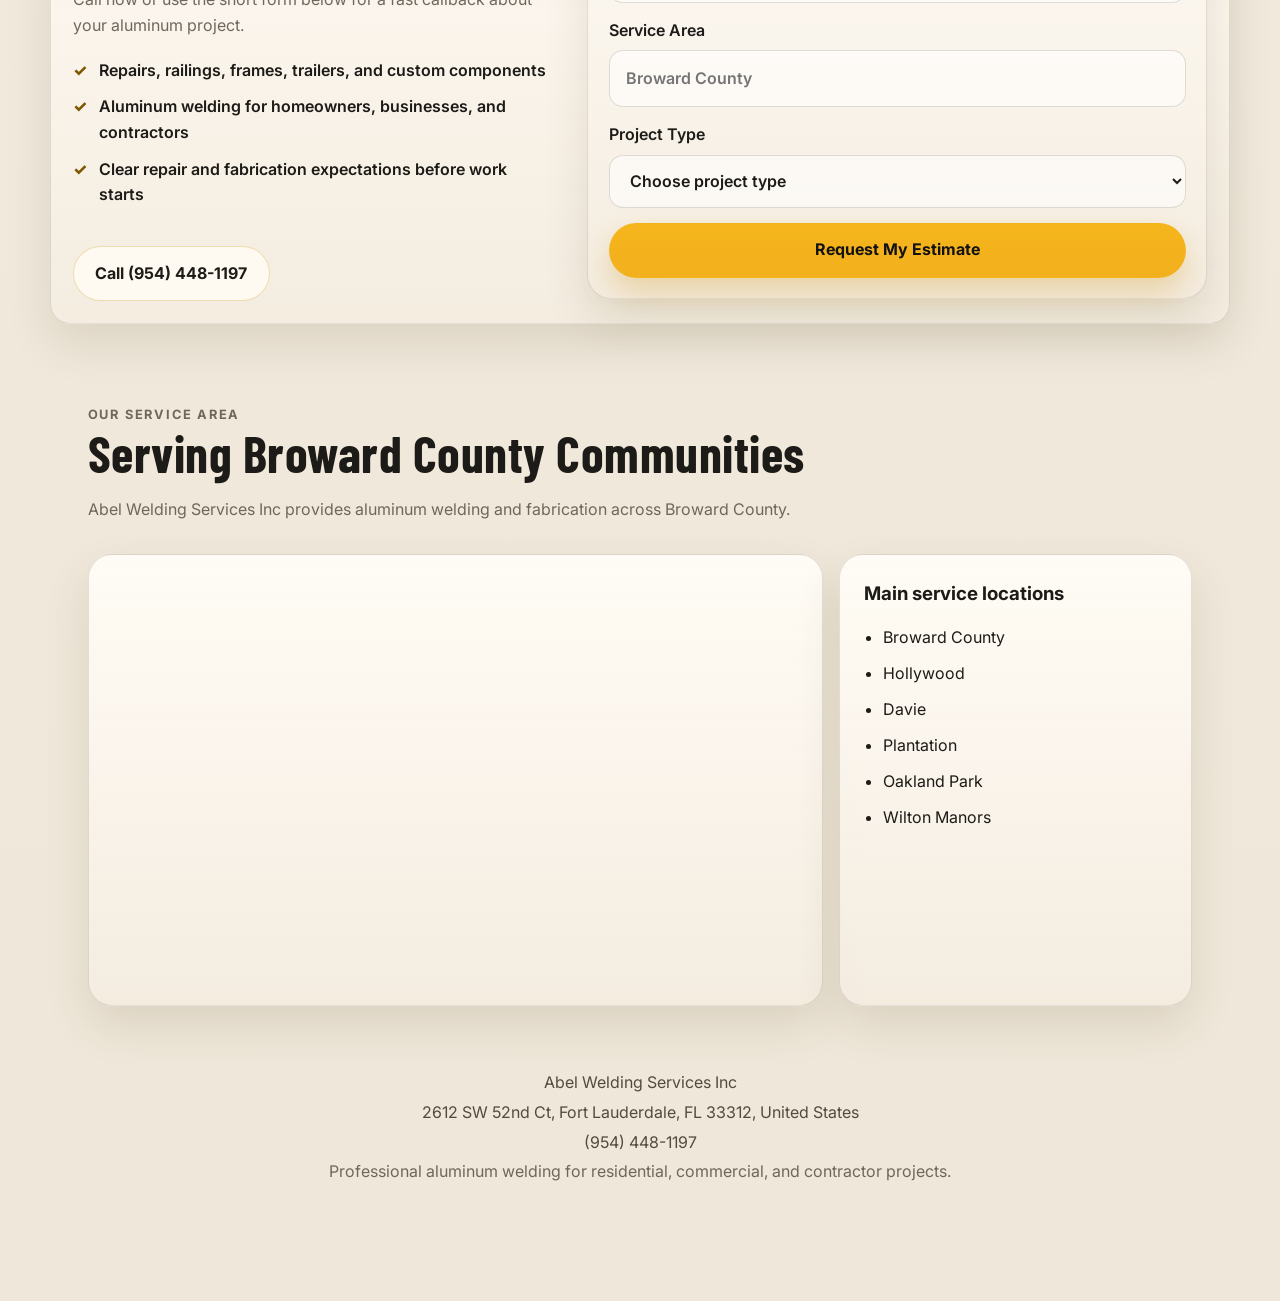
==== commit 21ed617f: "style: remove service widget sections" ====
--- a/aluminum-welding/index.html
+++ b/aluminum-welding/index.html
@@ -162,73 +162,6 @@
         </div>
       </section>
 
-      <section class="section services">
-        <div class="section-heading">
-          <p class="eyebrow">Aluminum welding services</p>
-          <h2>Aluminum Repair and Fabrication</h2>
-          <p>
-            Lightweight, corrosion-resistant aluminum welding for property owners, businesses,
-            contractors, equipment owners, and custom fabrication projects.
-          </p>
-        </div>
-        <div class="service-grid">
-          <article class="service-card service-card-featured">
-            <p class="service-kicker">Controlled Heat. Clean Results.</p>
-            <h3>Need an aluminum component repaired, reinforced, or fabricated?</h3>
-            <p>
-              Aluminum requires the right preparation, process, and heat control. We provide practical
-              repair and fabrication solutions for one-off parts and complete assemblies.
-            </p>
-            <ul class="service-feature-list">
-              <li>Aluminum TIG and MIG welding</li>
-              <li>Repair and custom fabrication</li>
-              <li>Free estimates before welding begins</li>
-            </ul>
-            <div class="service-feature-actions">
-              <a class="button button-primary" href="#quote-anchor">Request Estimate</a>
-              <a class="button button-secondary" href="tel:+19544481197" onclick="gtag('event', 'conversion', {'send_to': 'AW-18290450782/YguZCLyflNAcEN7CyJFE'});">Call Now</a>
-            </div>
-          </article>
-          <article class="service-card">
-            <div class="service-card-top"><span class="service-index">01</span><p class="service-label">Cracks, breaks, and damaged joints</p></div>
-            <h3>Aluminum Welding Repair</h3>
-            <p>Repair for cracked welds, broken frames, mounts, brackets, and aluminum components.</p>
-          </article>
-          <article class="service-card">
-            <div class="service-card-top"><span class="service-index">02</span><p class="service-label">Lightweight architectural metalwork</p></div>
-            <h3>Aluminum Railings &amp; Frames</h3>
-            <p>Custom railings, guards, frames, posts, and supports for residential and commercial properties.</p>
-          </article>
-          <article class="service-card">
-            <div class="service-card-top"><span class="service-index">03</span><p class="service-label">Road and work equipment components</p></div>
-            <h3>Trailer &amp; Equipment Repair</h3>
-            <p>Welding repair for aluminum trailer sections, ramps, brackets, storage, and equipment components.</p>
-          </article>
-          <article class="service-card">
-            <div class="service-card-top"><span class="service-index">04</span><p class="service-label">Coastal and marine-adjacent applications</p></div>
-            <h3>Marine-Adjacent Aluminum Work</h3>
-            <p>Repair and fabrication for aluminum components used around docks, coastal properties, and marine environments. See our <a href="../marine-boat-welding/">marine and boat welding services</a> for vessel-specific work.</p>
-          </article>
-          <article class="service-card">
-            <div class="service-card-top"><span class="service-index">05</span><p class="service-label">Precision joints and thin material</p></div>
-            <h3>Aluminum TIG Welding</h3>
-            <p>Controlled aluminum TIG welding for visible joints, thin sections, and precision assemblies.</p>
-          </article>
-          <article class="service-card">
-            <div class="service-card-top"><span class="service-index">06</span><p class="service-label">Made-to-fit aluminum components</p></div>
-            <h3>Custom Aluminum Fabrication</h3>
-            <p>Frames, brackets, supports, enclosures, and replacement parts made for the project.</p>
-          </article>
-        </div>
-        <div class="services-cta-bar">
-          <p>Need an aluminum repair, railing, frame, or custom component? Tell us about the project.</p>
-          <div class="services-cta-actions">
-            <a class="button button-primary" href="#quote-anchor">Get My Estimate</a>
-            <a class="button button-secondary" href="tel:+19544481197" onclick="gtag('event', 'conversion', {'send_to': 'AW-18290450782/YguZCLyflNAcEN7CyJFE'});">Call (954) 448-1197</a>
-          </div>
-        </div>
-      </section>
-
       <section class="section process">
         <div class="section-heading">
           <p class="eyebrow">How it works</p>
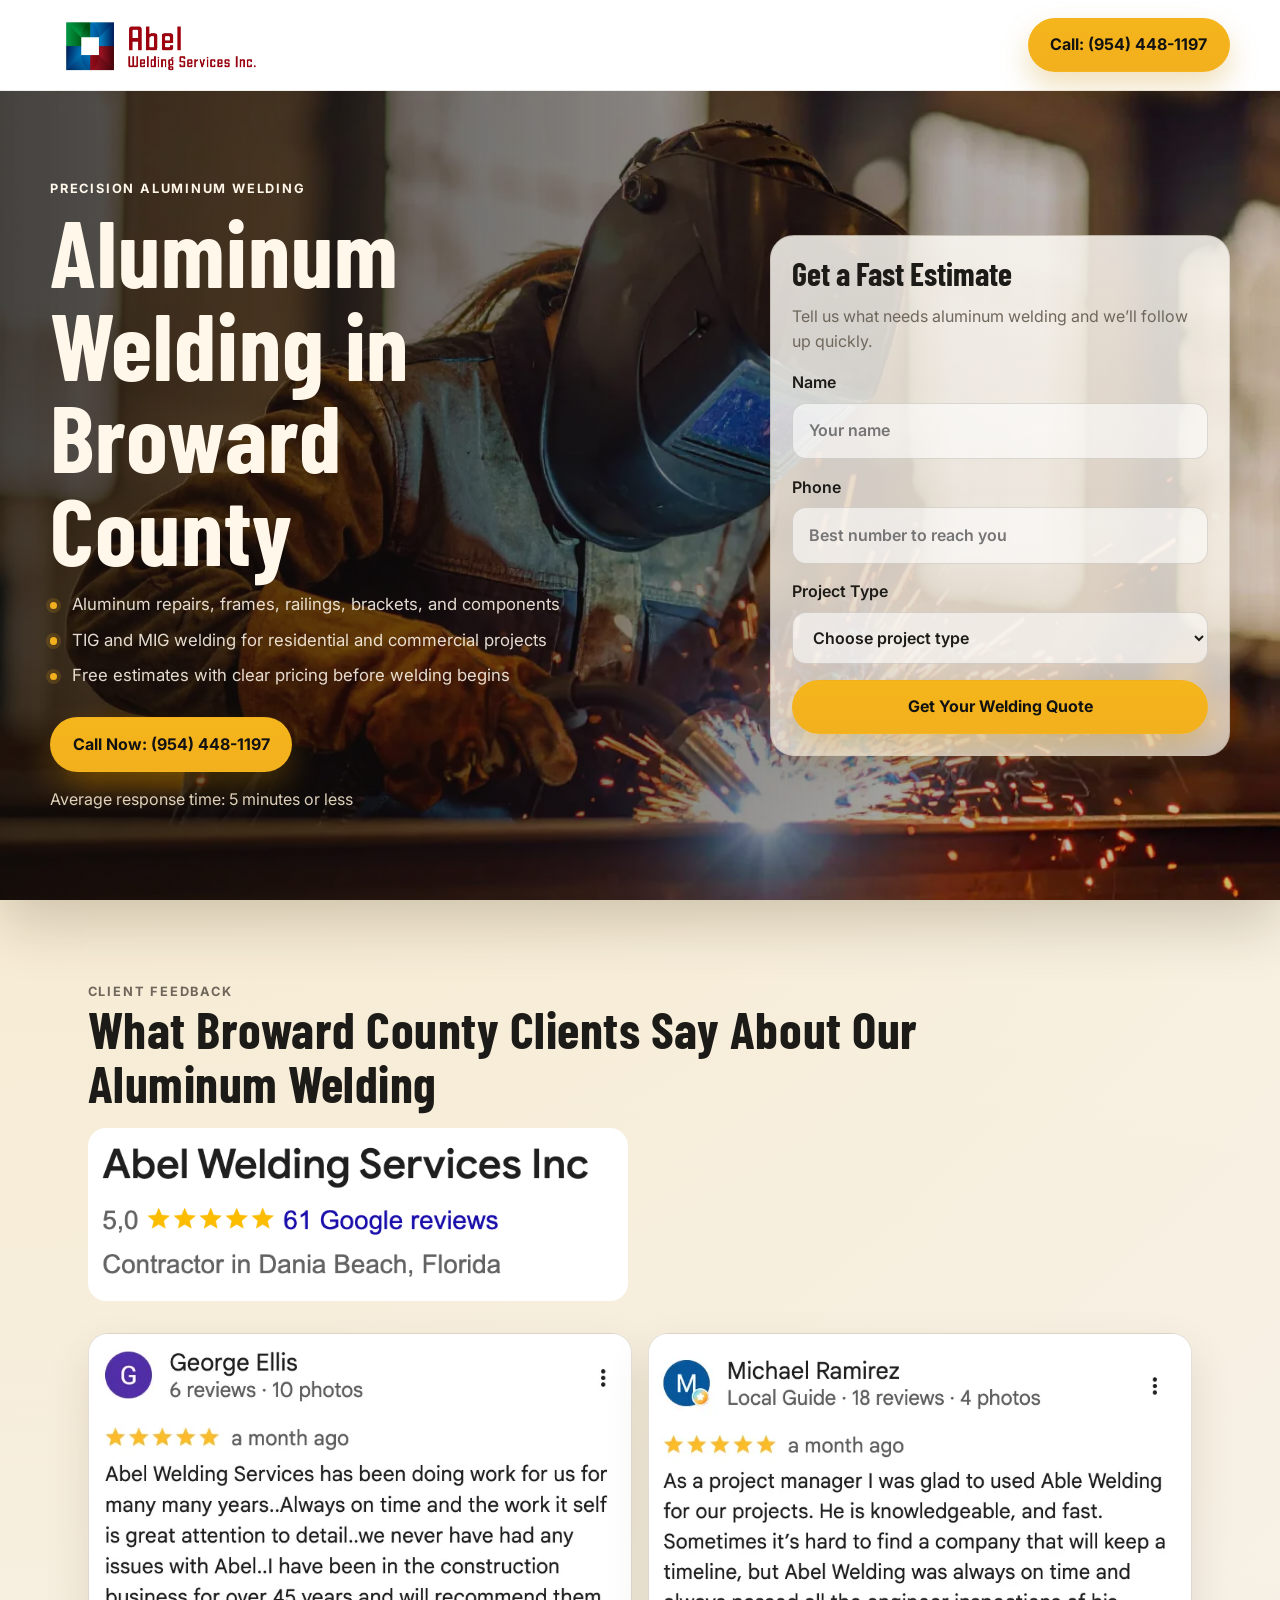
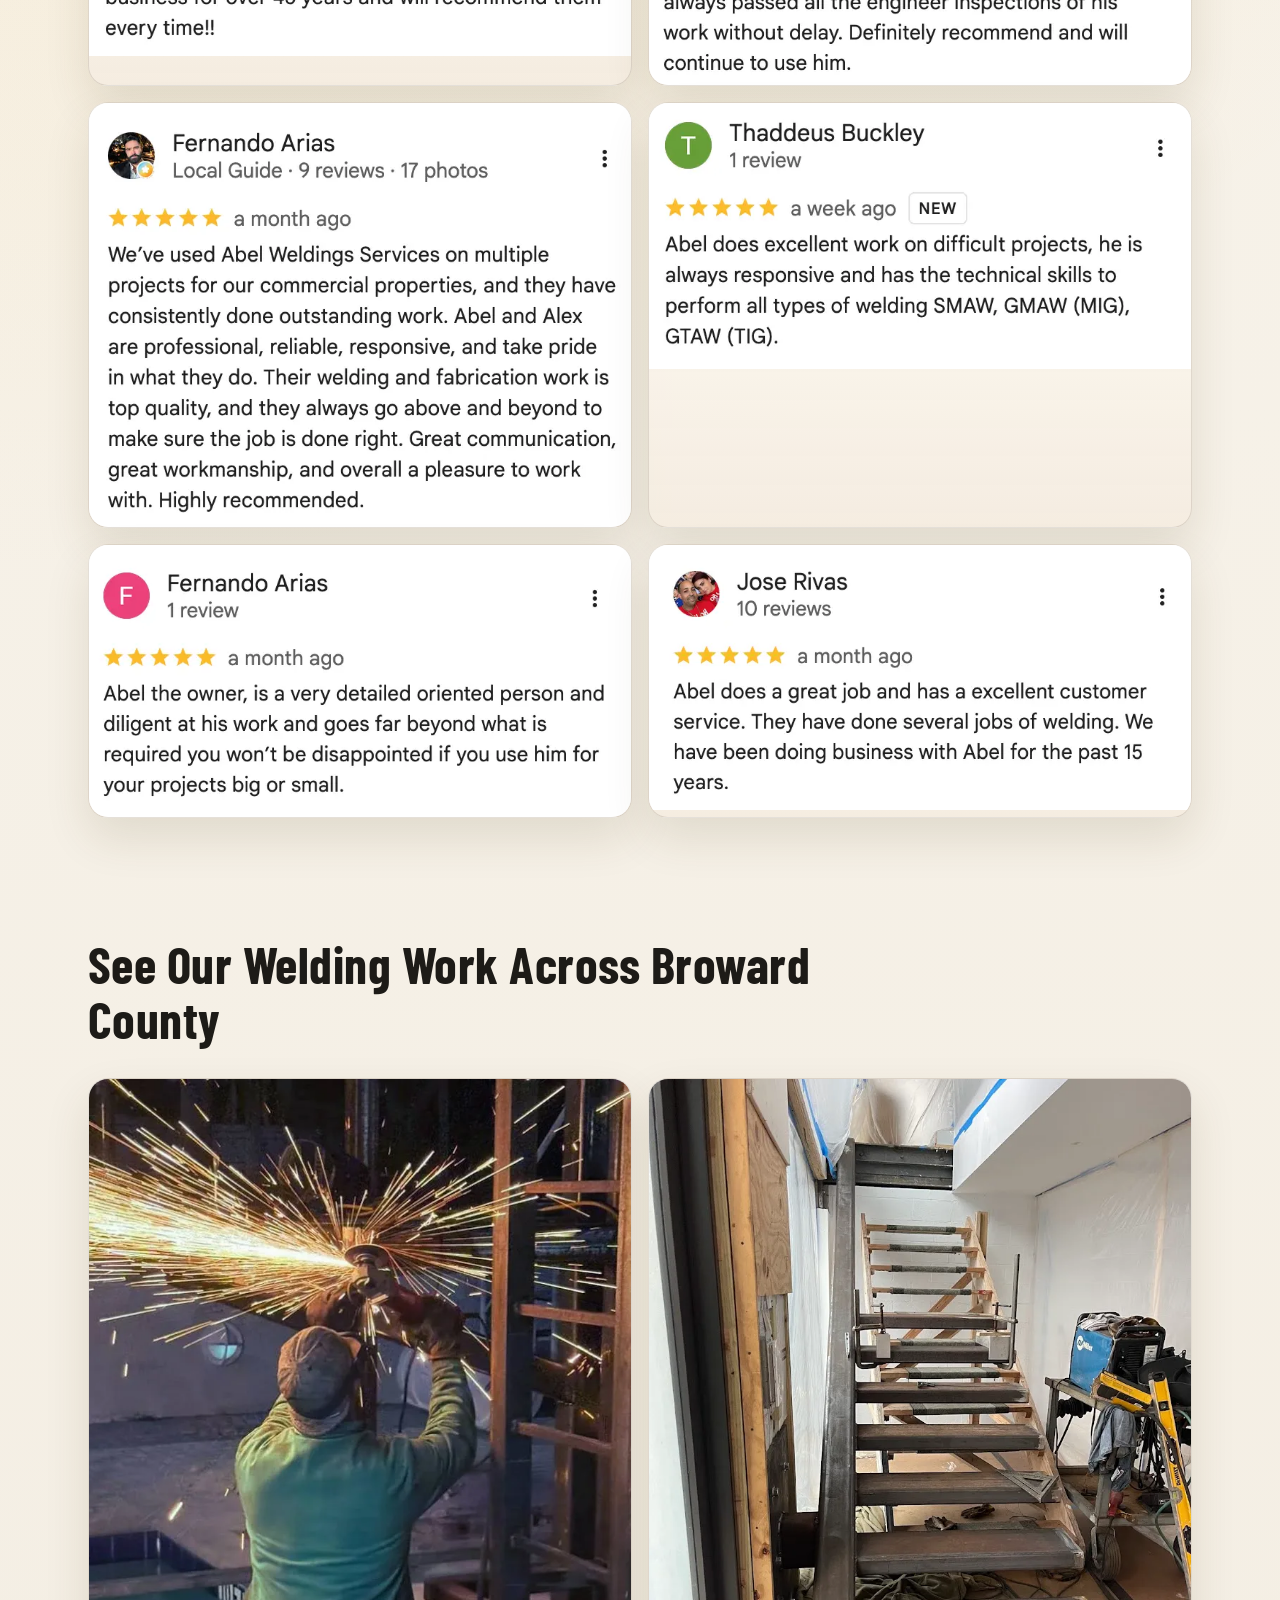
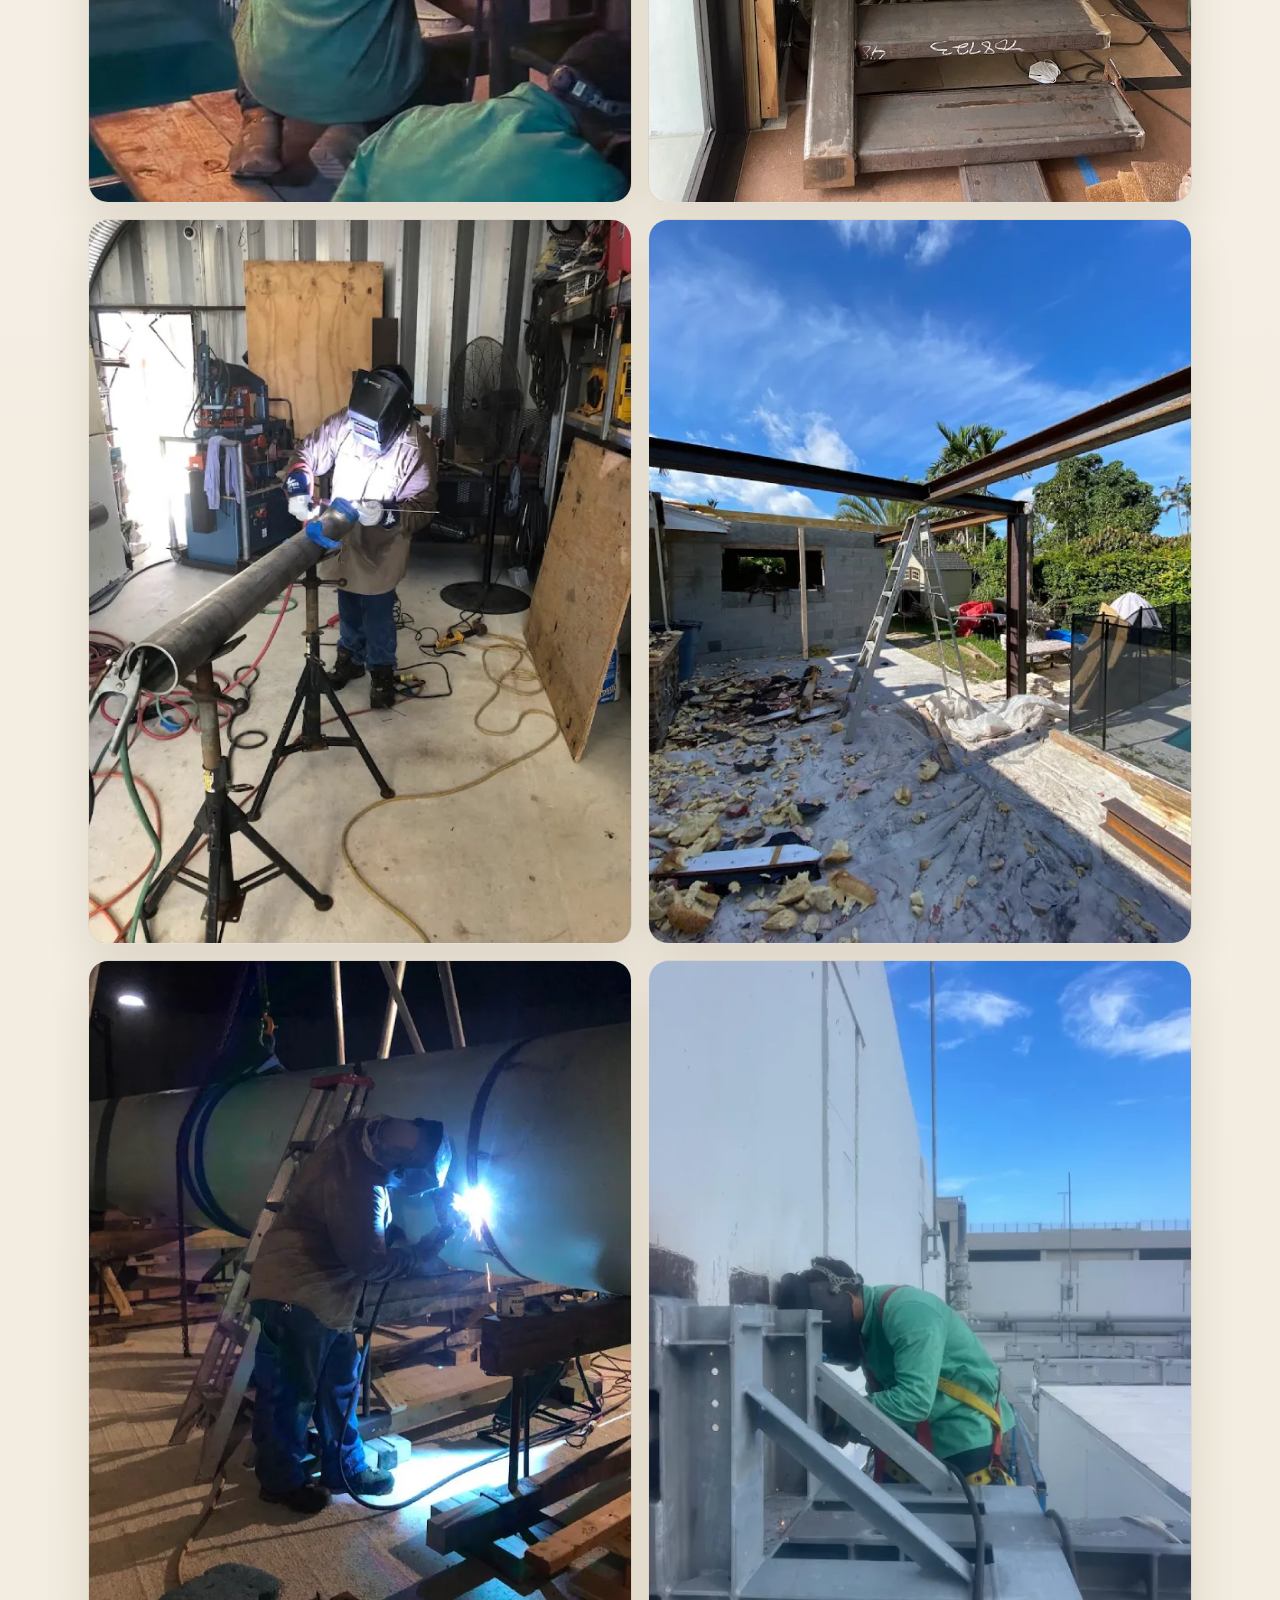
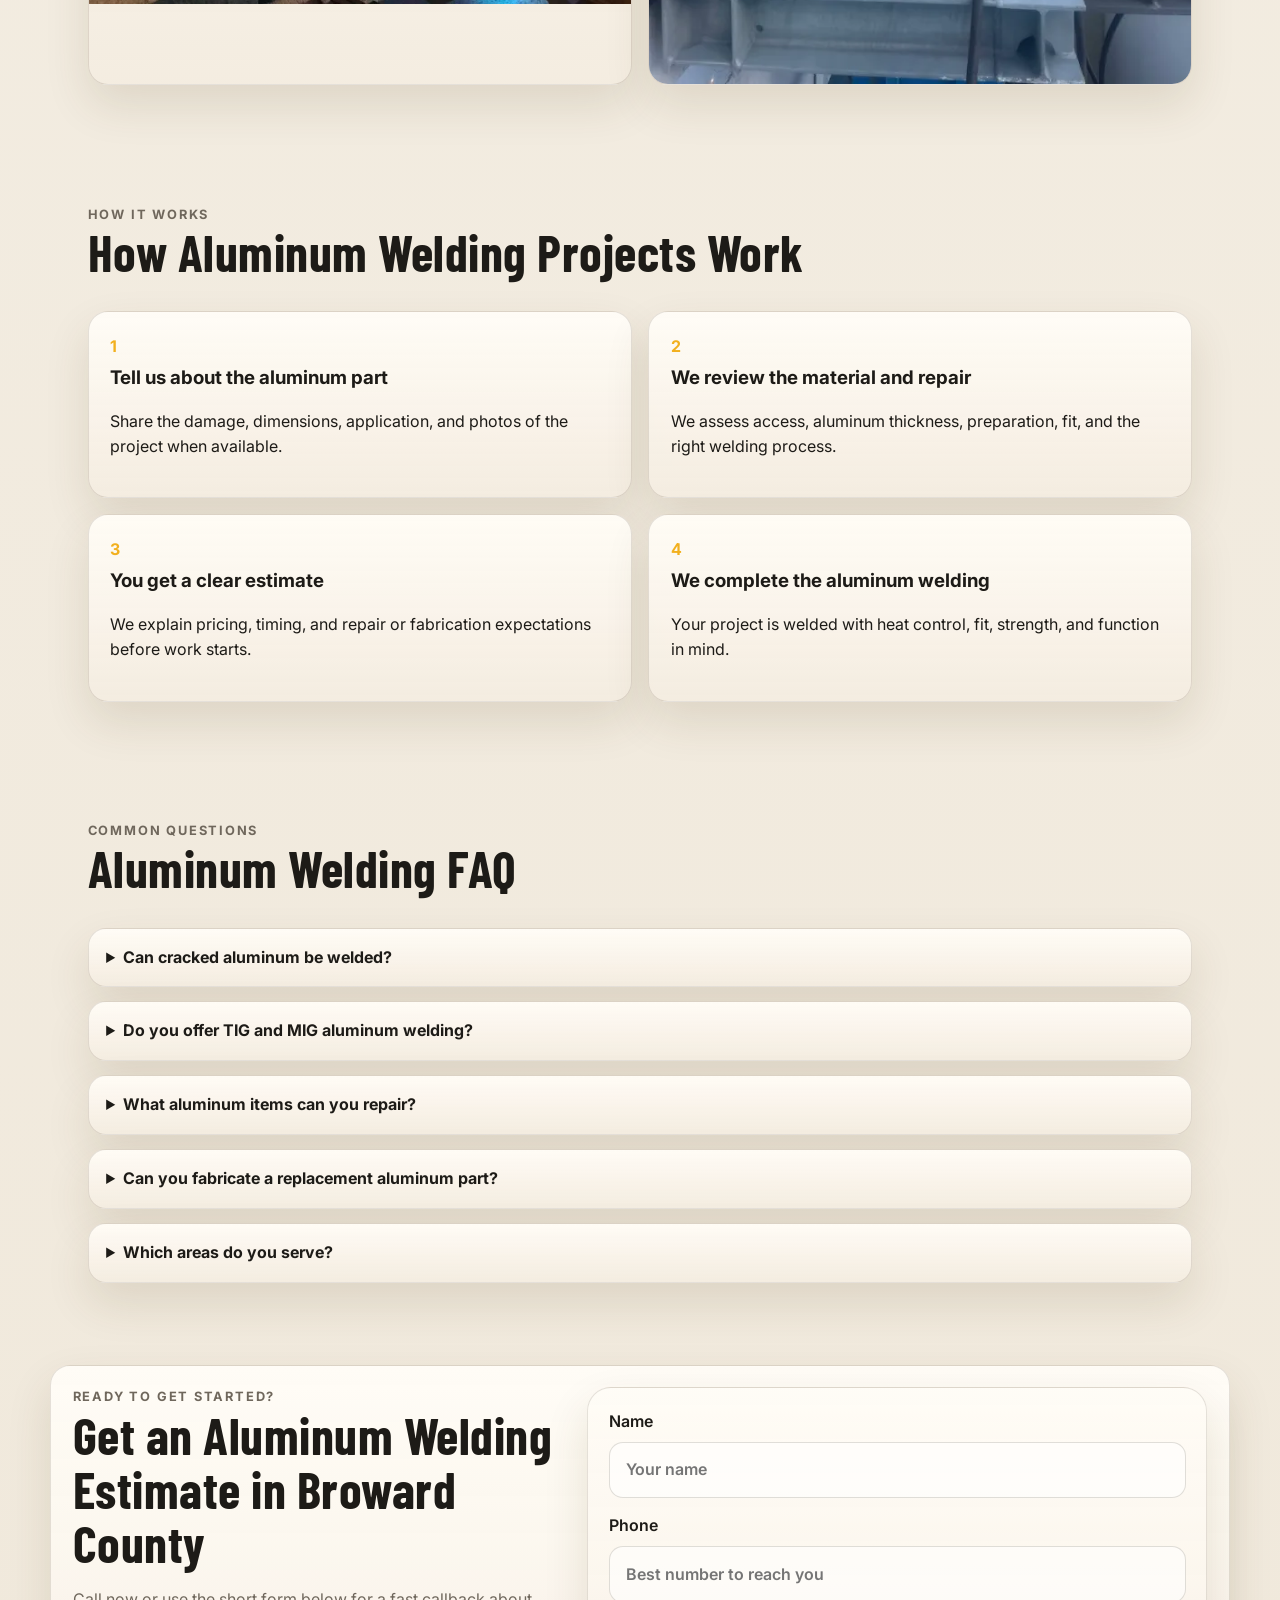
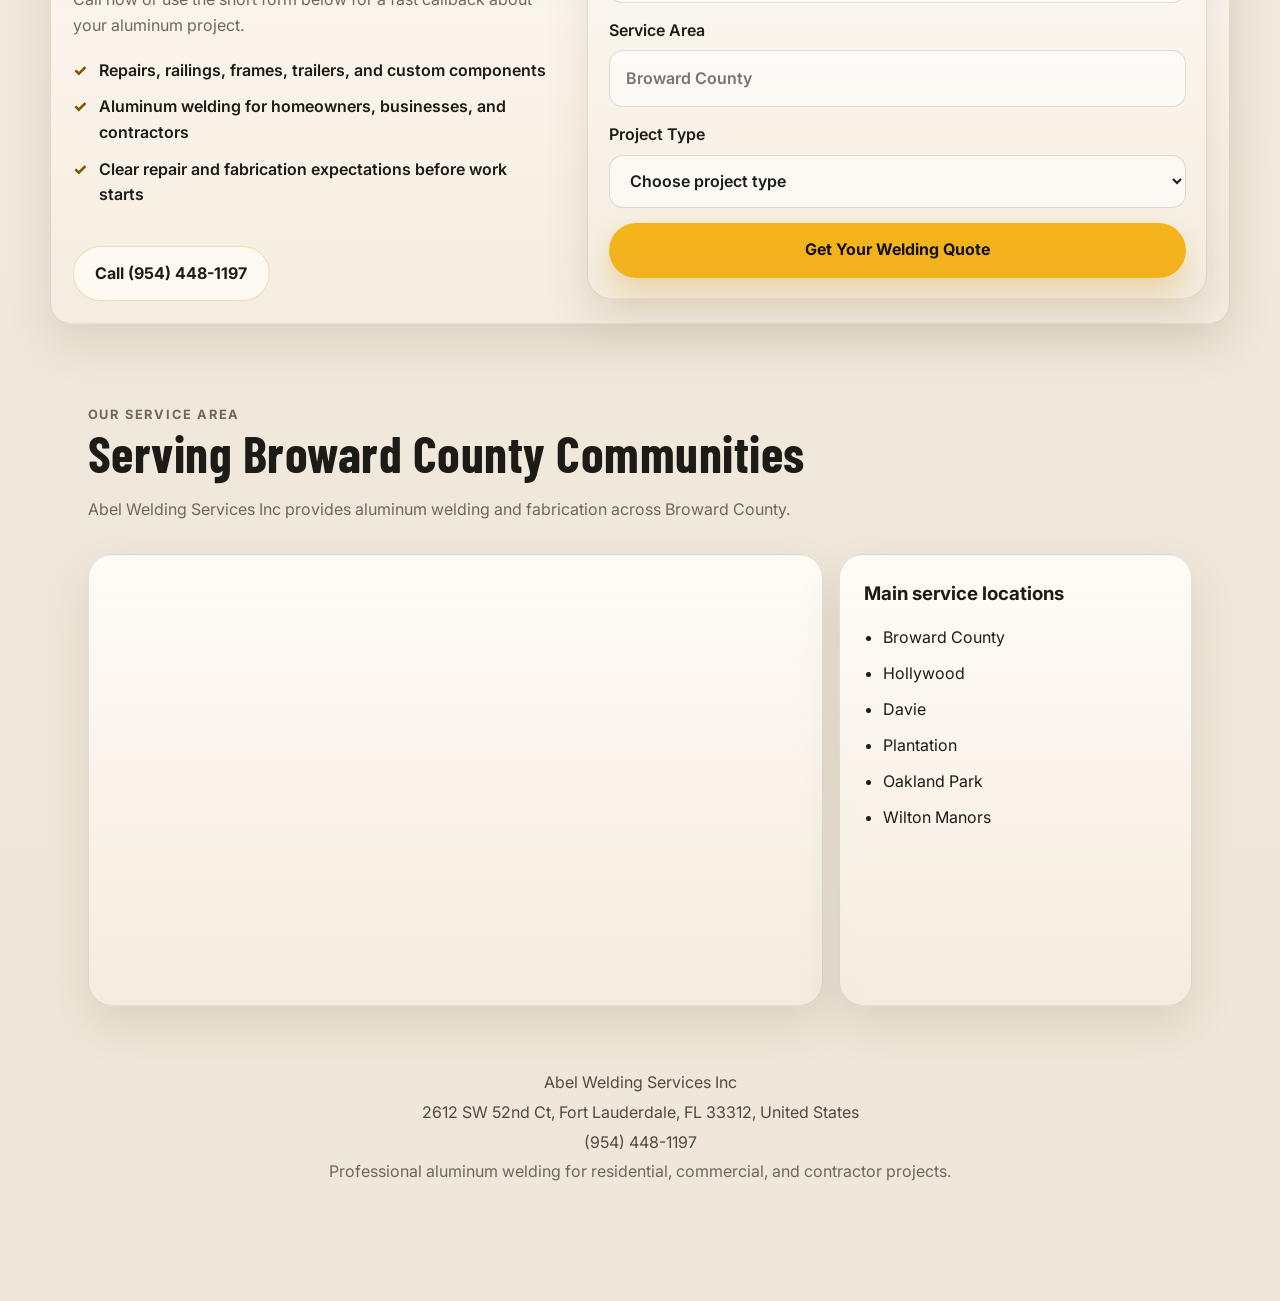
==== commit 48084667: "copy: update welding quote form CTAs" ====
--- a/aluminum-welding/index.html
+++ b/aluminum-welding/index.html
@@ -122,7 +122,7 @@
                   <option>Custom aluminum fabrication</option>
                 </select>
               </label>
-              <button class="button button-primary" type="submit">Request My Estimate</button>
+              <button class="button button-primary" type="submit">Get Your Welding Quote</button>
             </form>
           </div>
         </div>
@@ -219,7 +219,7 @@
                 <option>Custom aluminum fabrication</option>
               </select>
             </label>
-            <button class="button button-primary" type="submit">Request My Estimate</button>
+            <button class="button button-primary" type="submit">Get Your Welding Quote</button>
           </form>
         </div>
       </section>
--- a/style.css
+++ b/style.css
@@ -228,6 +228,62 @@
 .microcopy {
   margin: 0;
   color: rgba(255, 240, 214, 0.86);
+}
+
+.hero-google-reviews {
+  display: inline-flex;
+  align-items: center;
+  gap: 0.7rem;
+  width: fit-content;
+  margin: 0;
+  padding: 0.55rem 0.8rem;
+  border: 1px solid rgba(255, 255, 255, 0.24);
+  border-radius: 999px;
+  background: rgba(255, 255, 255, 0.12);
+  box-shadow: 0 10px 24px rgba(0, 0, 0, 0.18);
+  color: #fff;
+  backdrop-filter: blur(8px);
+}
+
+.google-review-mark {
+  display: grid;
+  place-items: center;
+  width: 2rem;
+  height: 2rem;
+  flex: 0 0 2rem;
+  border-radius: 50%;
+  background: #fff;
+  font-family: Arial, sans-serif;
+  font-size: 1.3rem;
+  font-weight: 800;
+  line-height: 1;
+  color: #4285f4;
+}
+
+.google-review-copy {
+  display: grid;
+  gap: 0.05rem;
+  line-height: 1.1;
+}
+
+.google-review-copy strong {
+  font-size: 0.9rem;
+  font-weight: 800;
+}
+
+.google-review-copy span {
+  color: rgba(255, 255, 255, 0.82);
+  font-size: 0.72rem;
+  font-weight: 700;
+  letter-spacing: 0.04em;
+  text-transform: uppercase;
+}
+
+.google-review-stars {
+  color: #fbbc04;
+  font-size: 0.82rem;
+  letter-spacing: 0.04em;
+  white-space: nowrap;
 }
 
 .hero .brand-name,
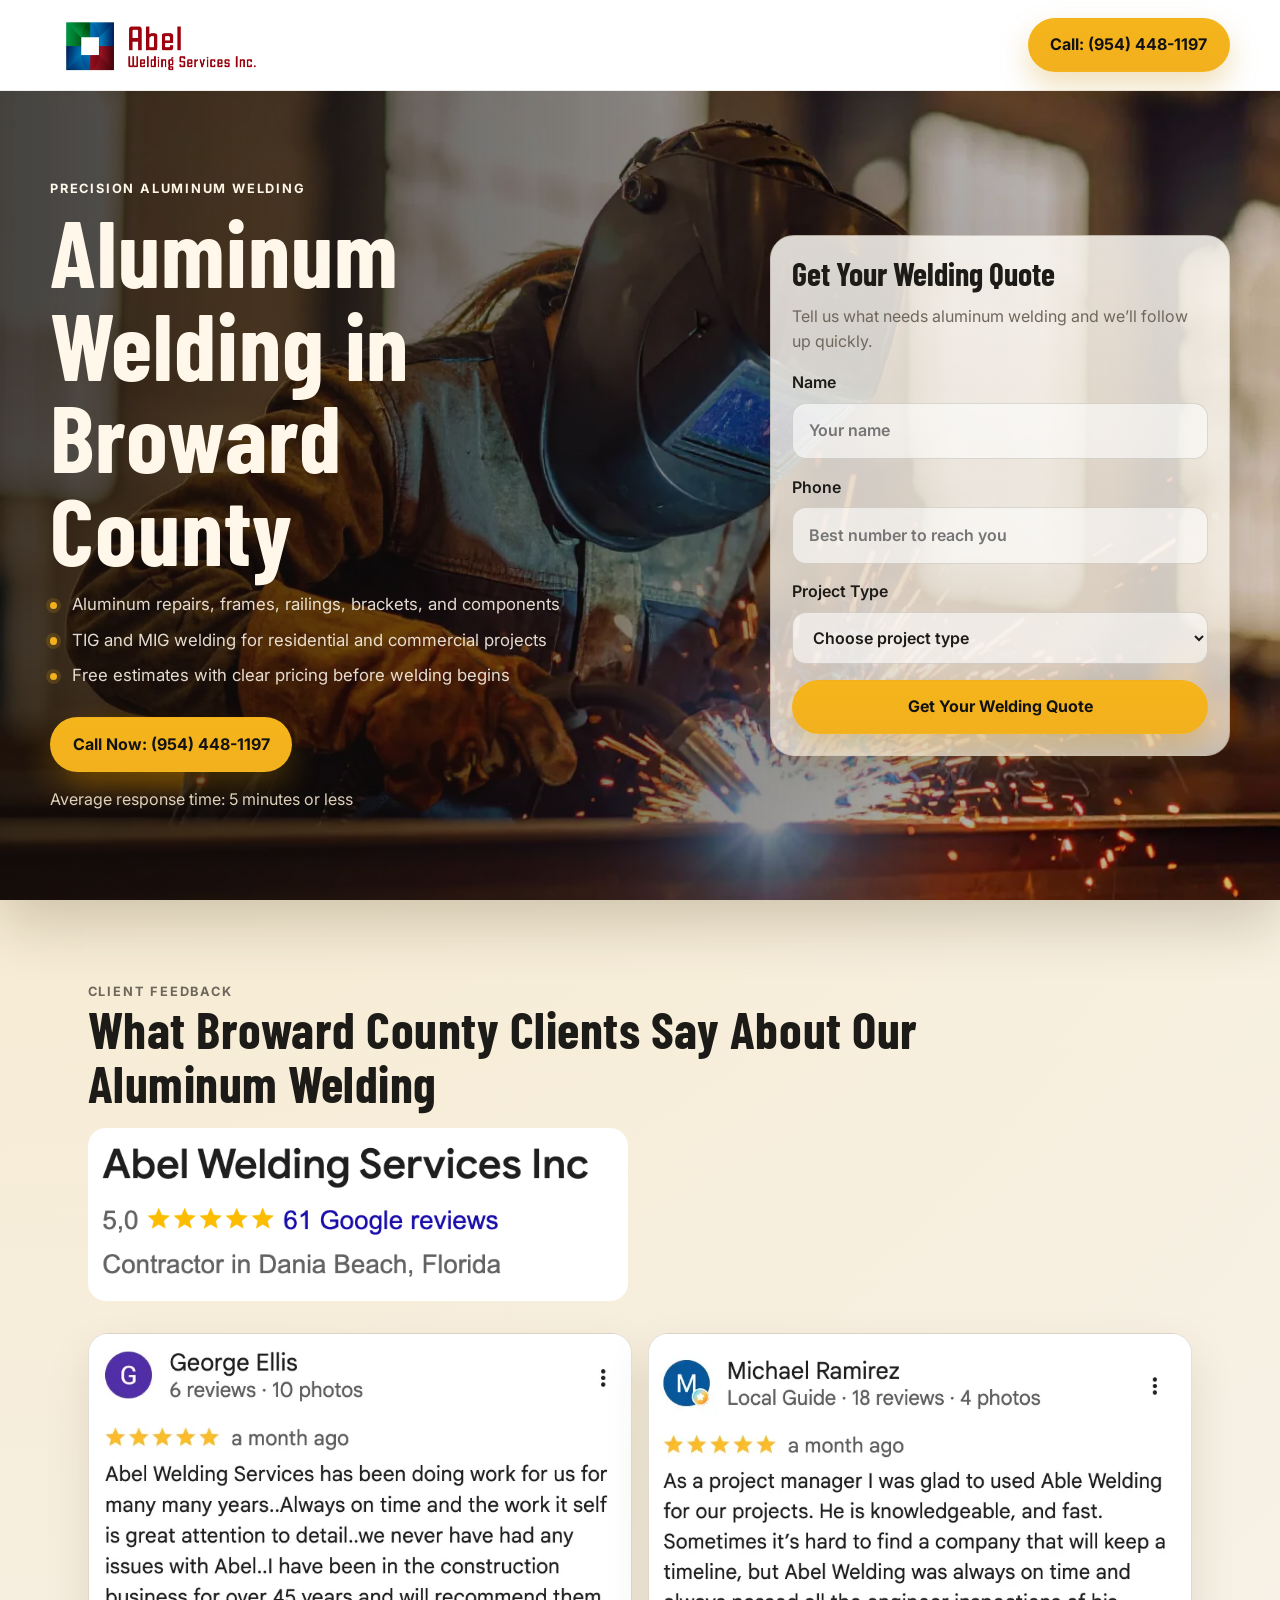
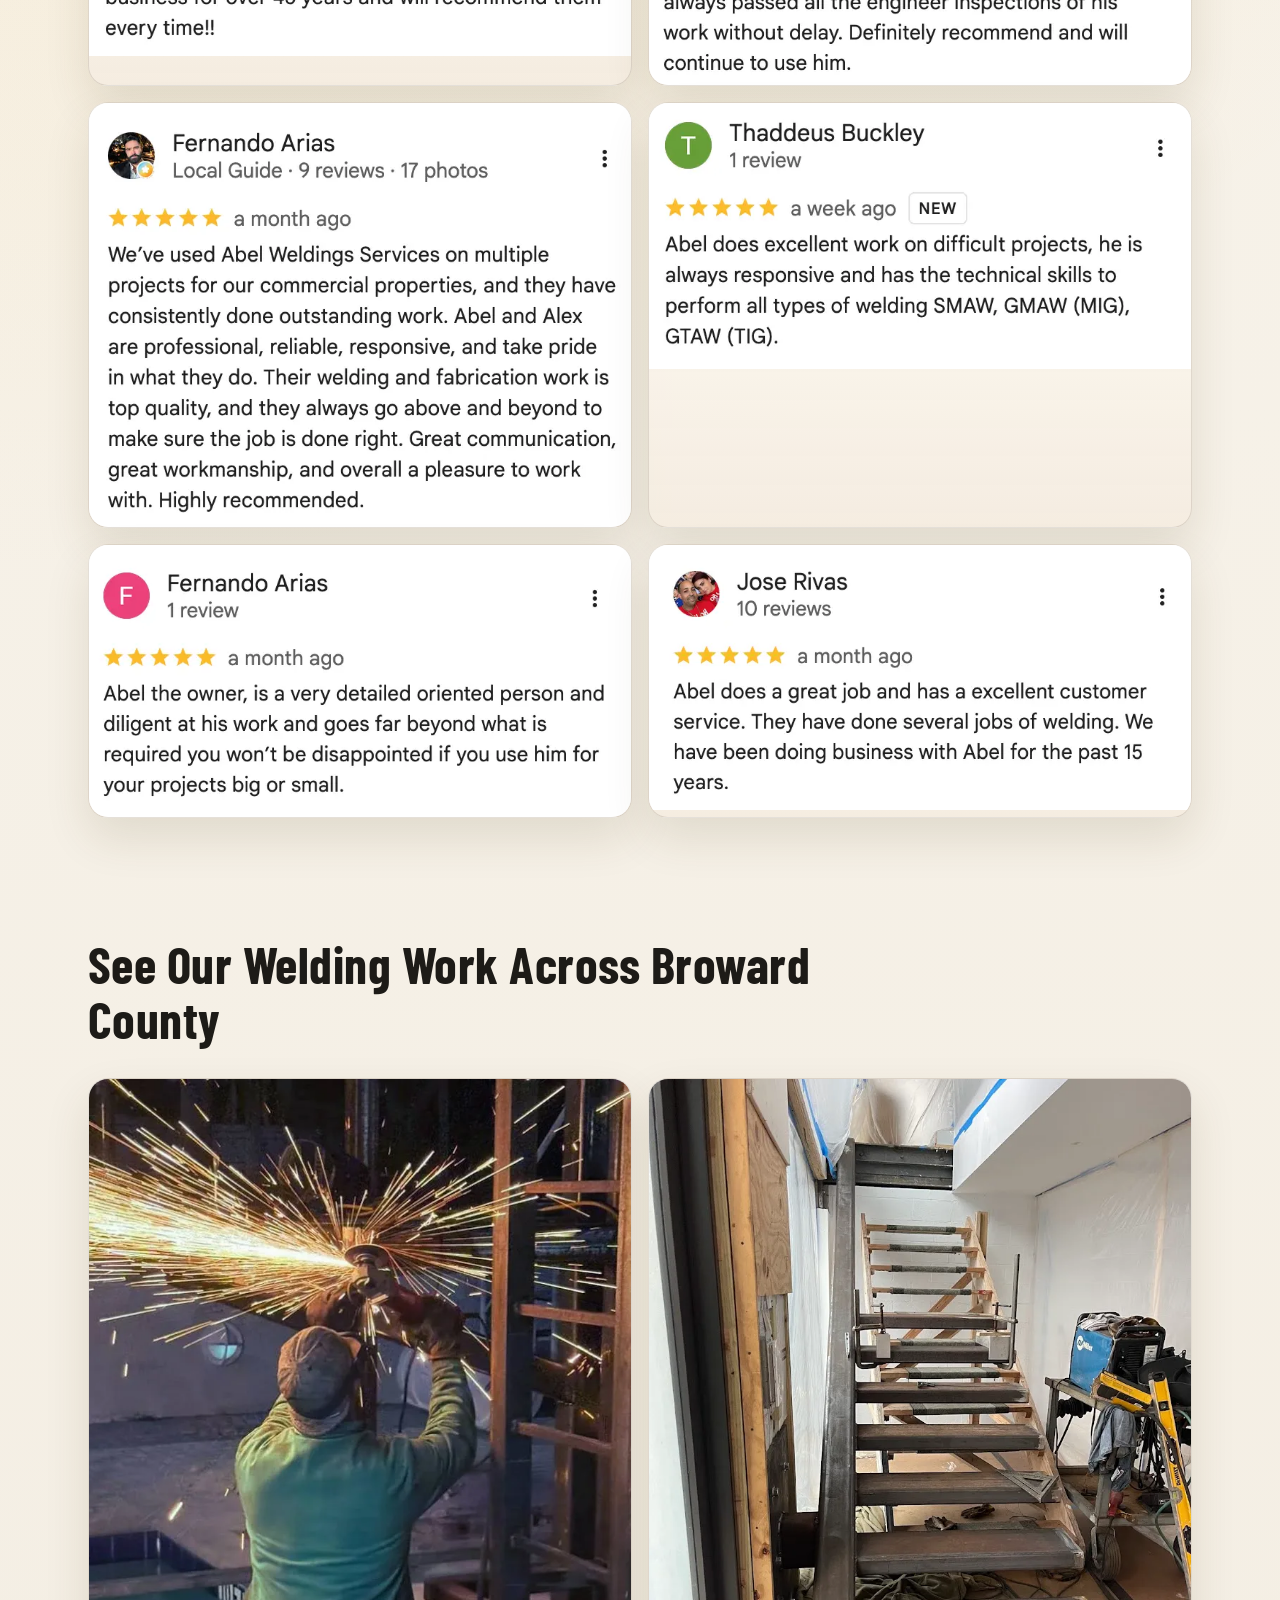
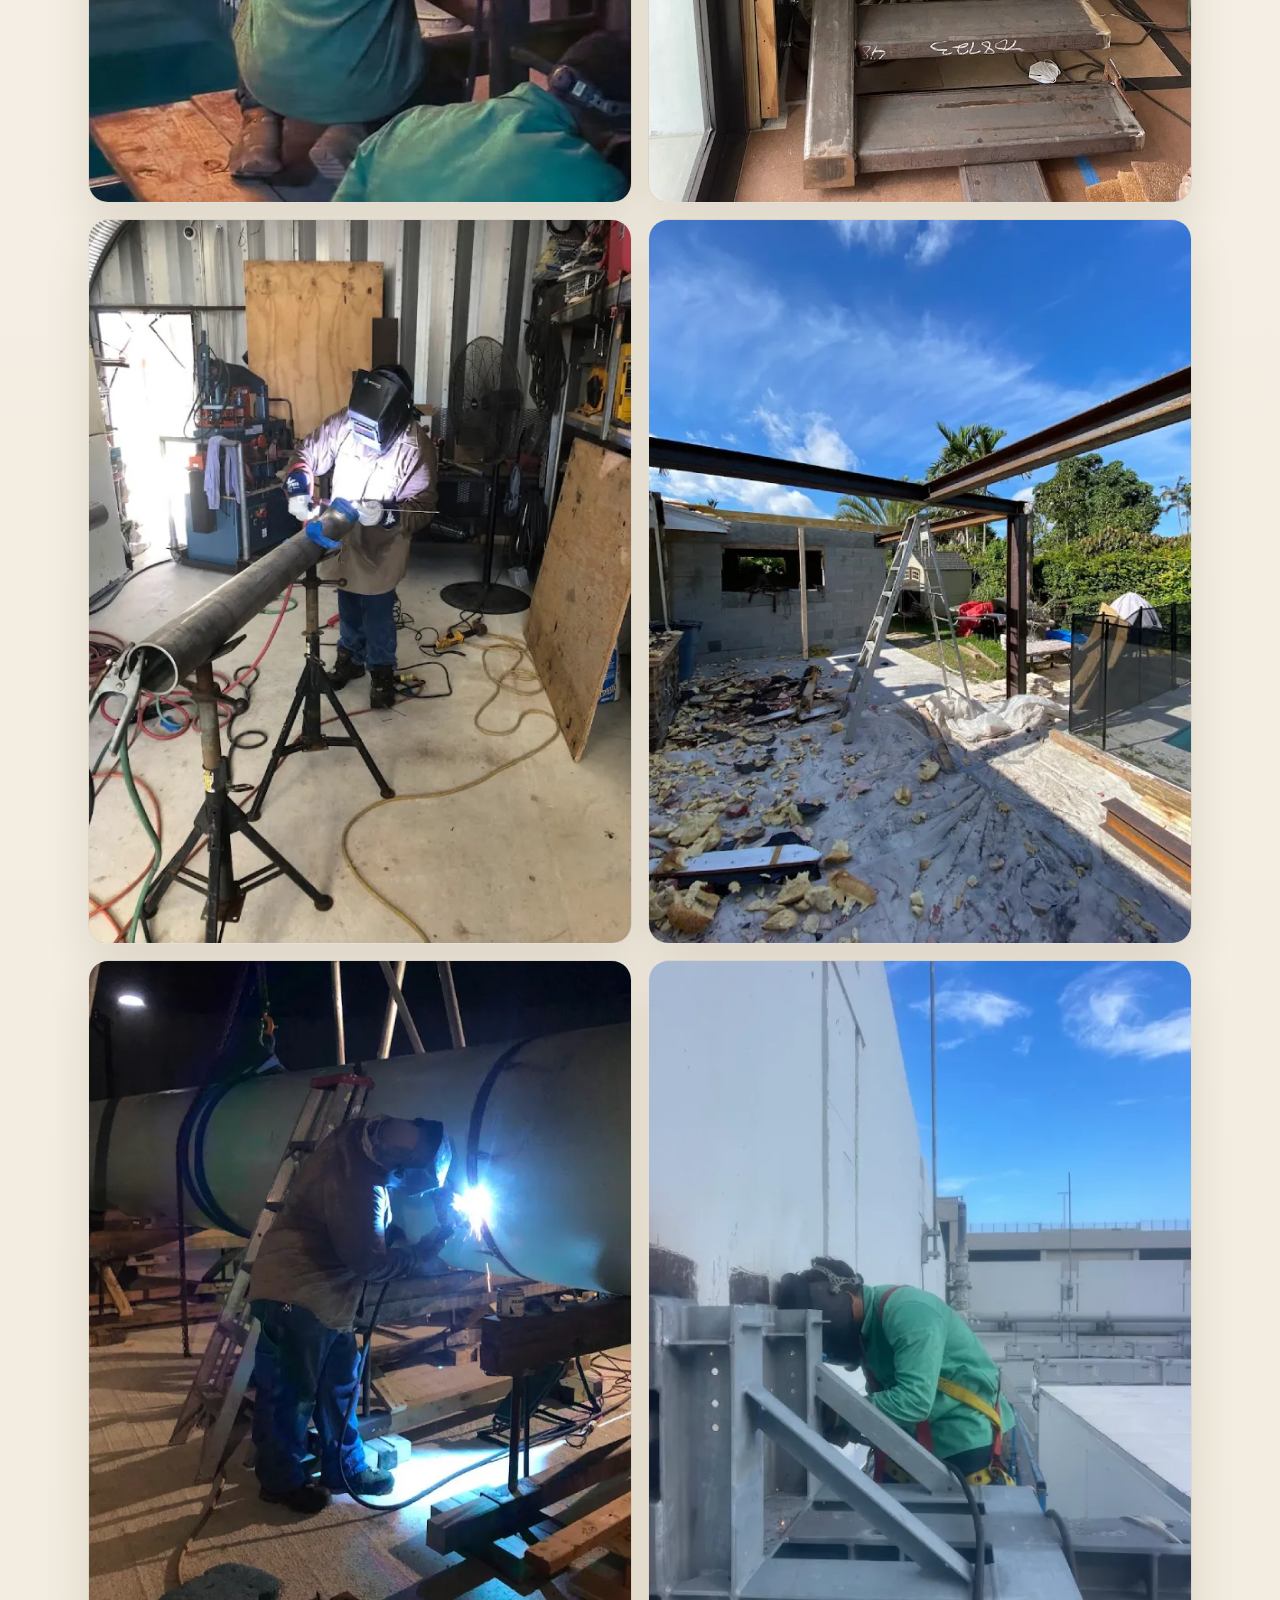
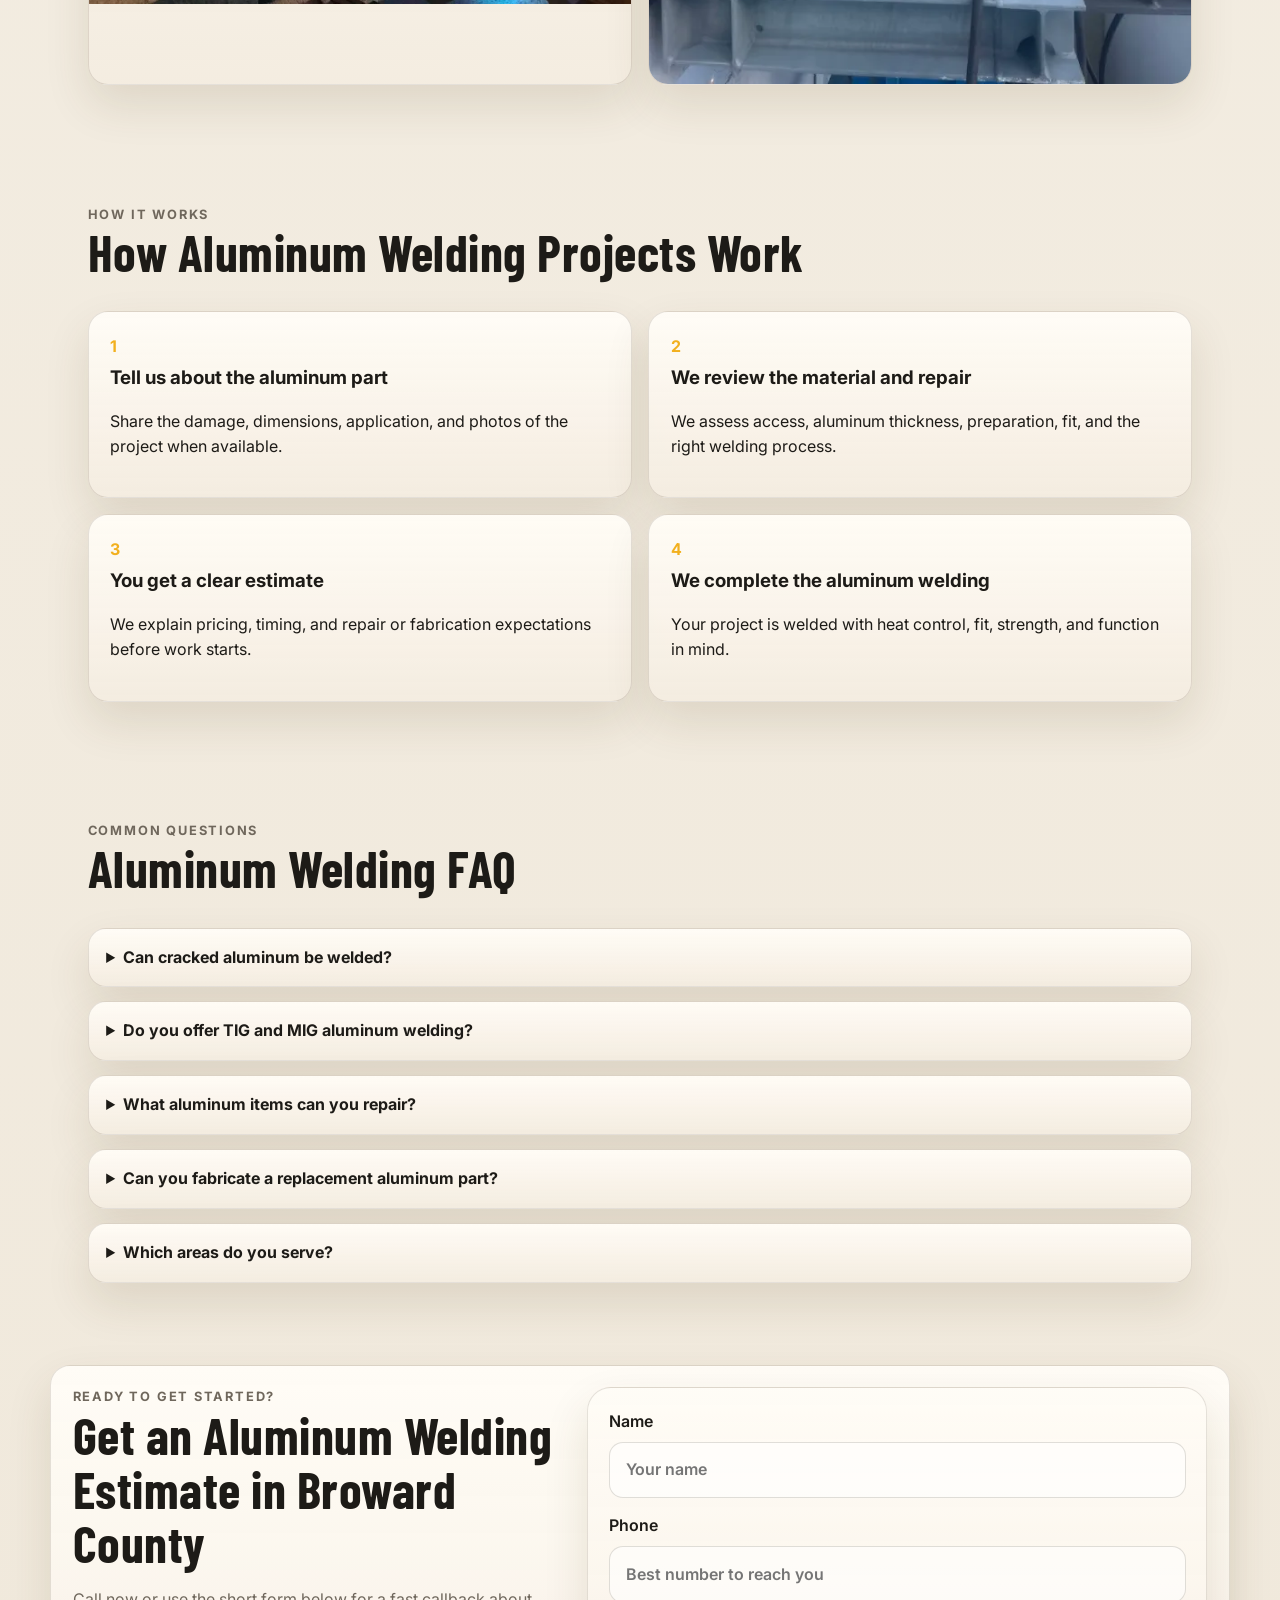
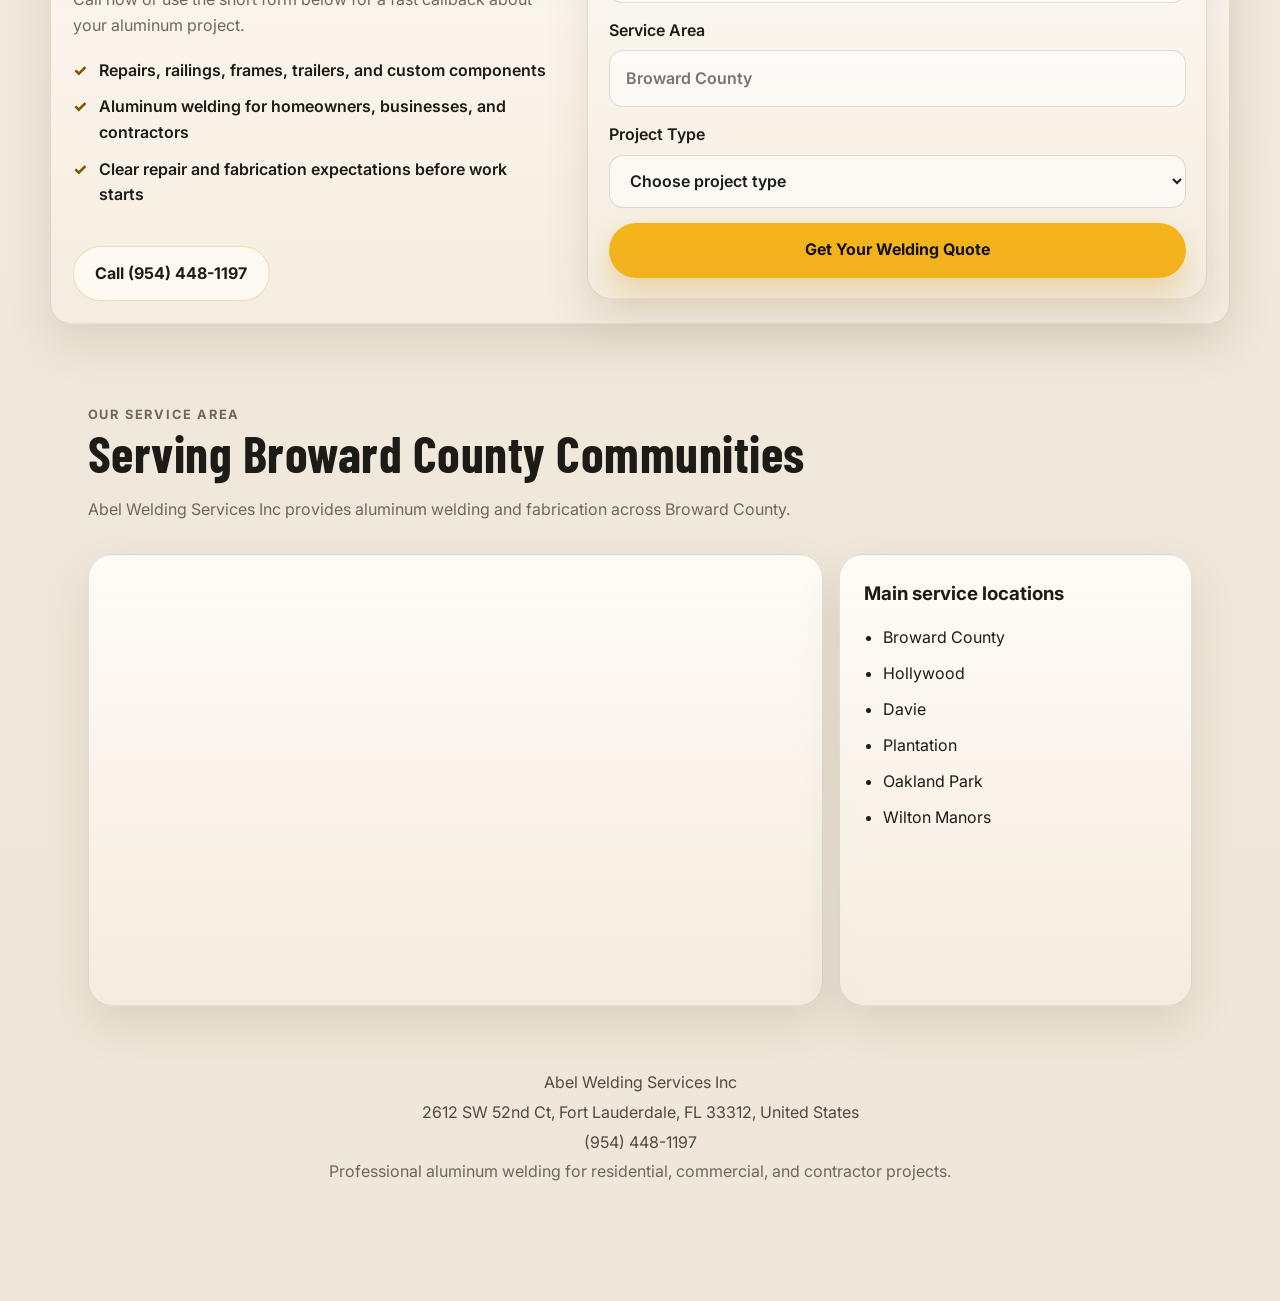
==== commit 3865dd26: "copy: update welding quote form titles" ====
--- a/aluminum-welding/index.html
+++ b/aluminum-welding/index.html
@@ -108,7 +108,7 @@
             <form class="quote-form hero-form-card" name="aluminum-welding-estimate" method="POST" data-netlify="true" netlify-honeypot="bot-field">
               <input type="hidden" name="form-name" value="aluminum-welding-estimate" />
               <p class="form-hidden"><label>Don’t fill this out if you're human: <input name="bot-field" type="text" /></label></p>
-              <h3>Get a Fast Estimate</h3>
+              <h3>Get Your Welding Quote</h3>
               <p class="hero-form-copy">Tell us what needs aluminum welding and we’ll follow up quickly.</p>
               <label>Name<input type="text" name="name" placeholder="Your name" /></label>
               <label>Phone<input type="tel" name="phone" placeholder="Best number to reach you" /></label>
--- a/style.css
+++ b/style.css
@@ -231,7 +231,7 @@
 }
 
 .hero-google-reviews {
-  display: inline-flex;
+  display: flex;
   align-items: center;
   gap: 0.7rem;
   width: fit-content;
@@ -253,11 +253,12 @@
   flex: 0 0 2rem;
   border-radius: 50%;
   background: #fff;
-  font-family: Arial, sans-serif;
-  font-size: 1.3rem;
-  font-weight: 800;
-  line-height: 1;
-  color: #4285f4;
+}
+
+.google-review-mark img {
+  display: block;
+  width: 1.25rem;
+  height: 1.25rem;
 }
 
 .google-review-copy {
@@ -904,6 +905,10 @@
     max-width: 22rem;
   }
 
+  .hero-google-reviews {
+    margin: 1.75rem auto 0;
+  }
+
   .service-feature-actions,
   .services-cta-actions {
     width: 100%;
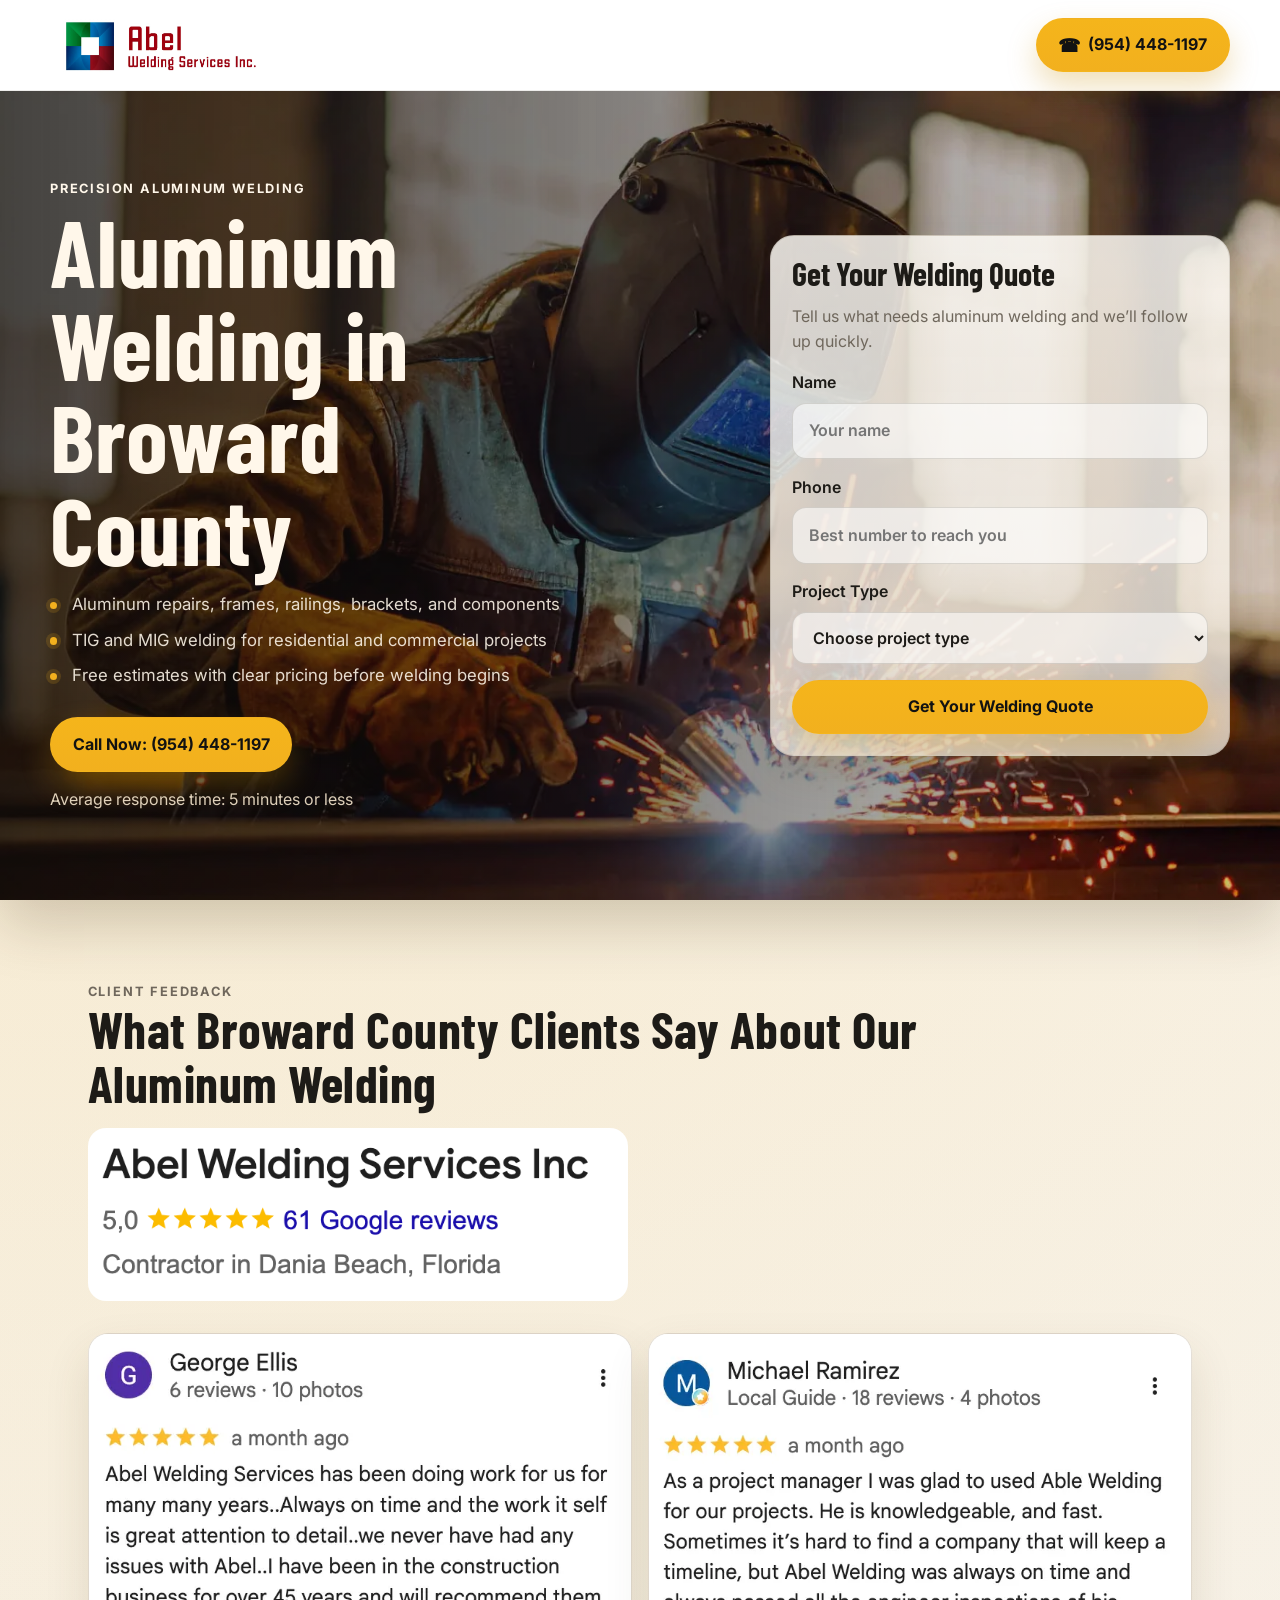
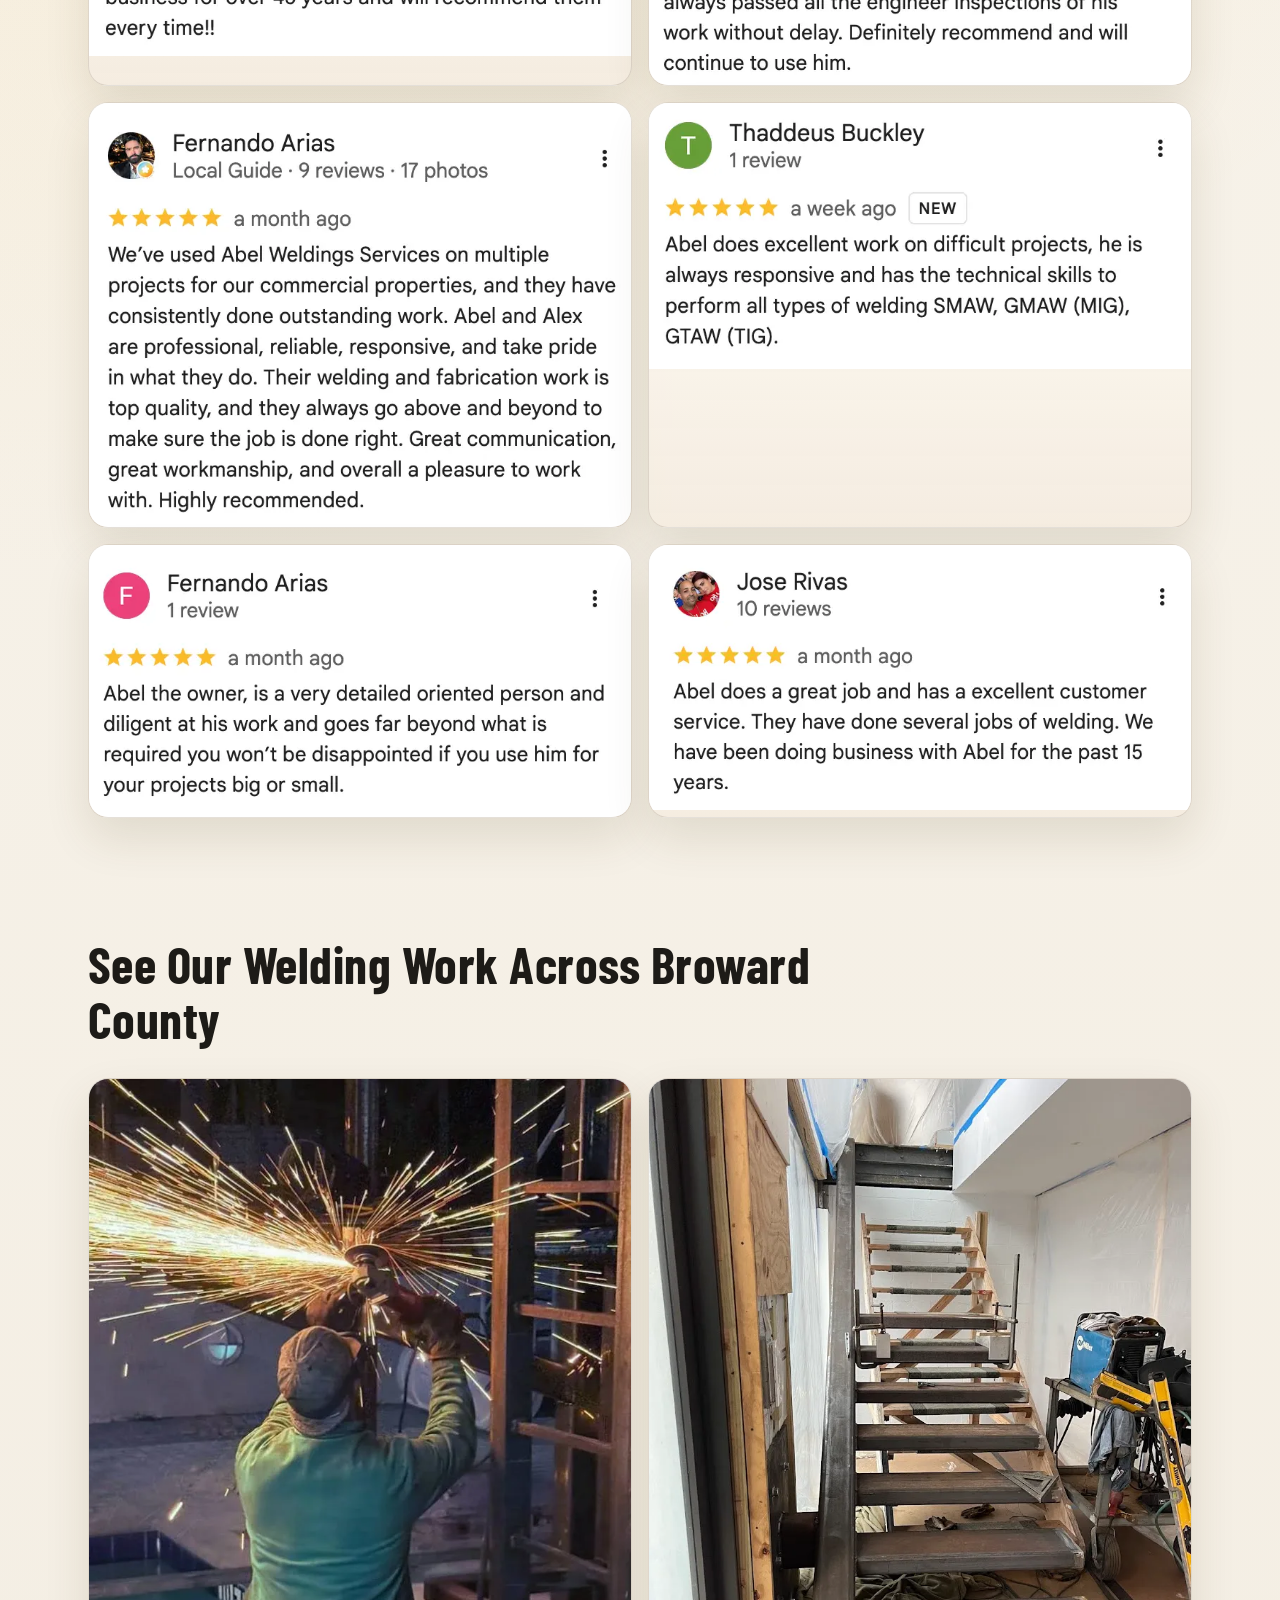
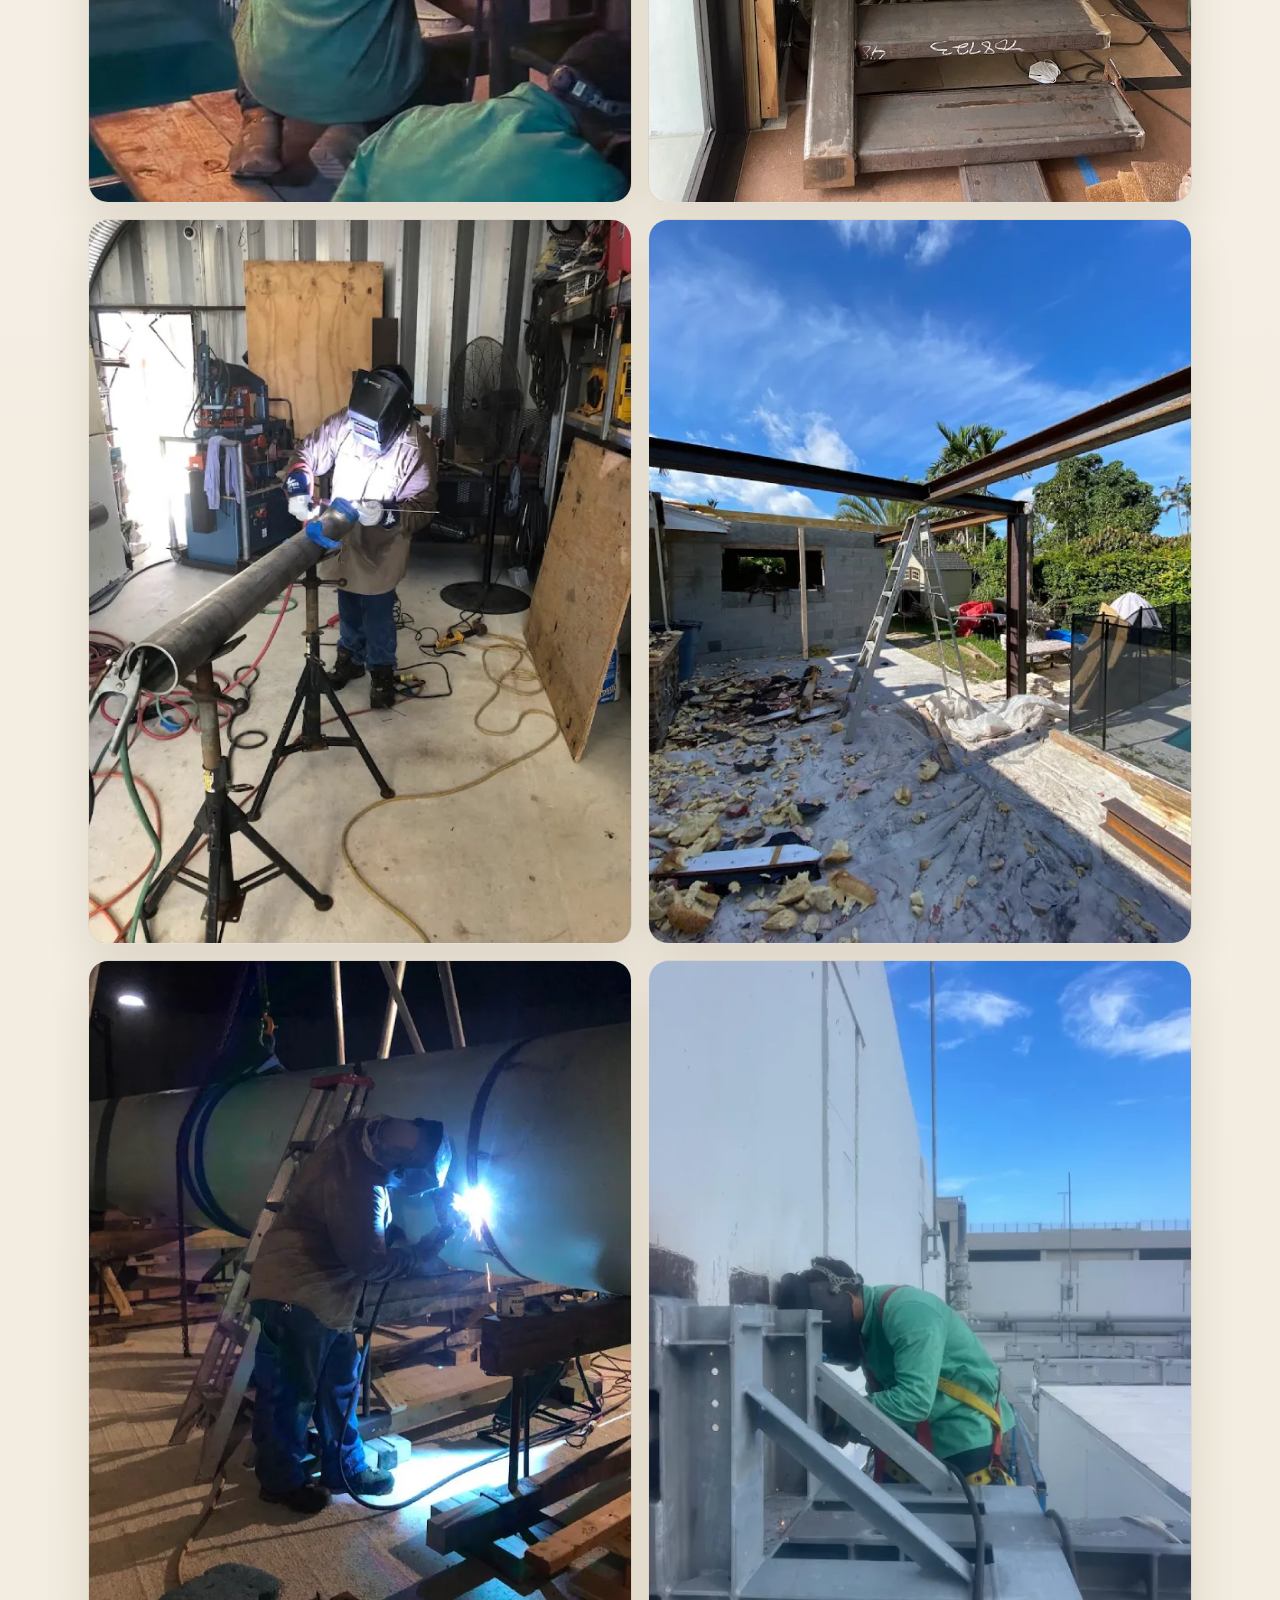
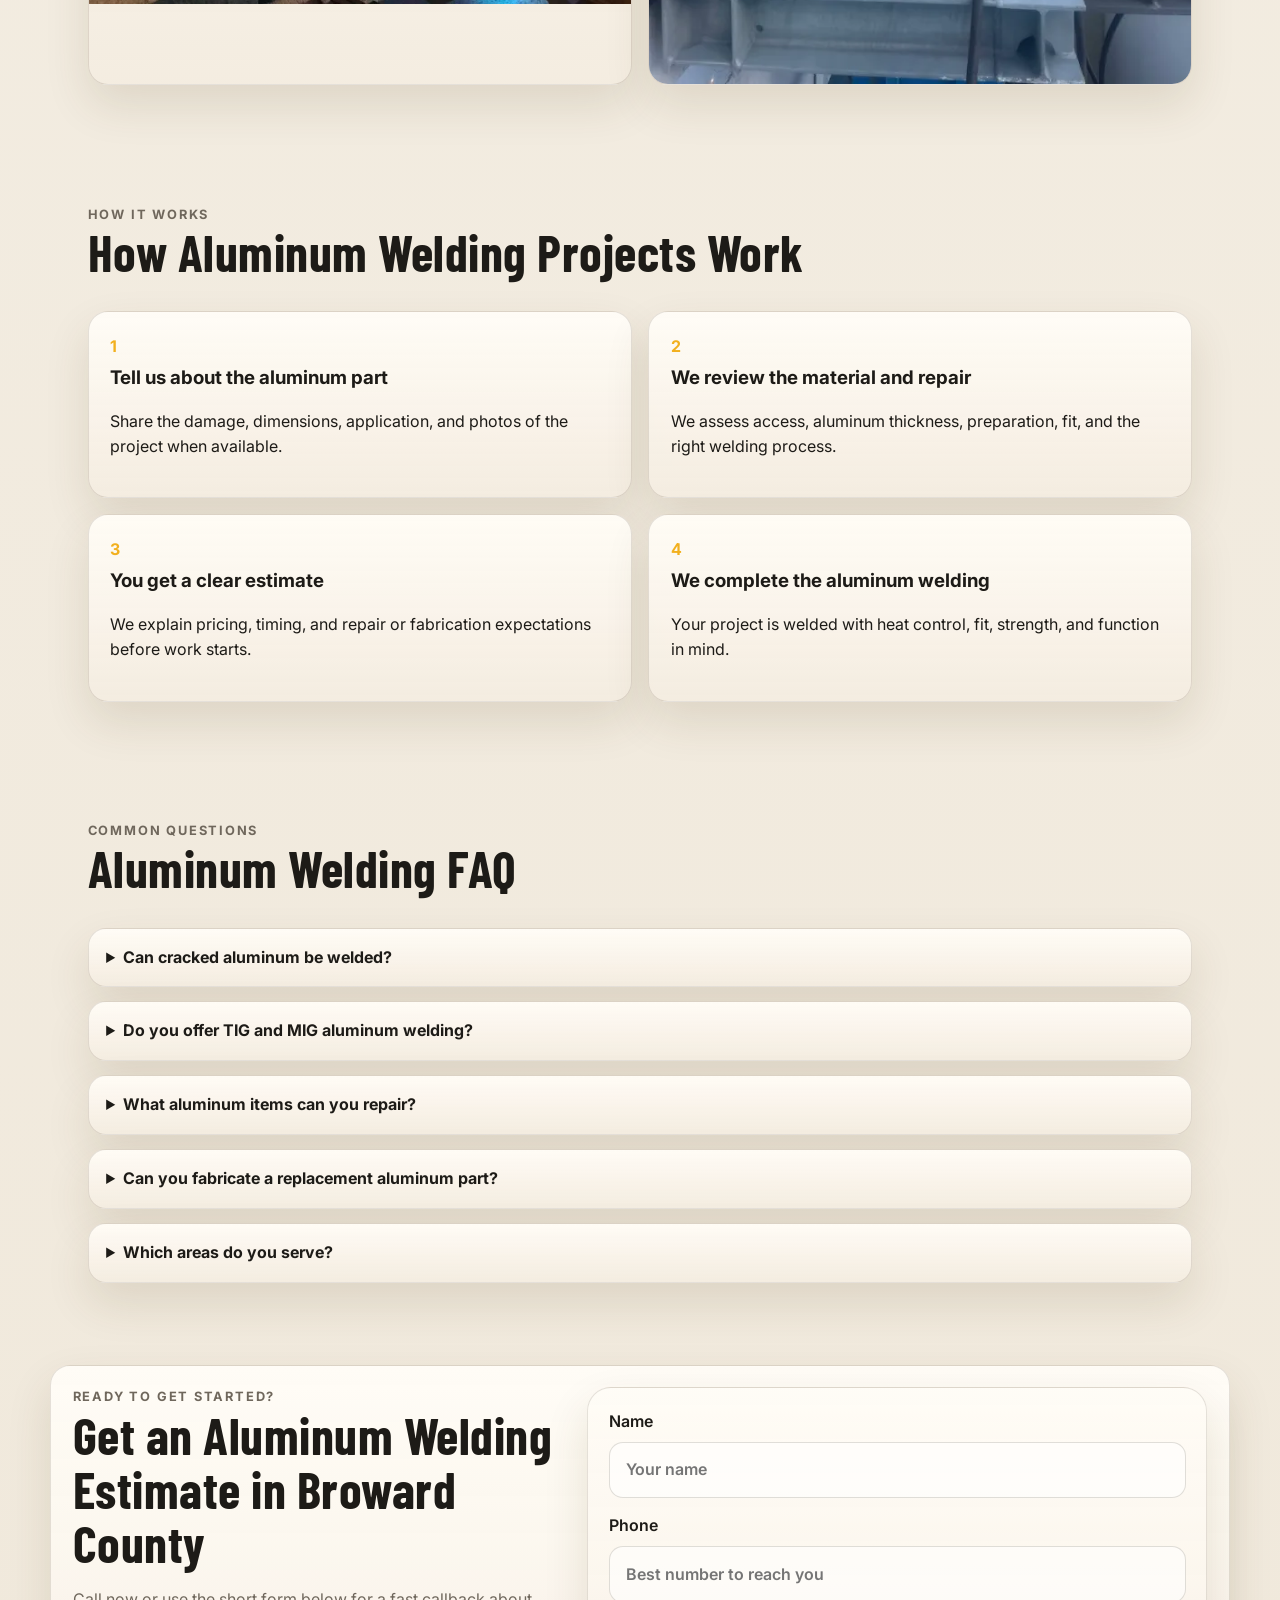
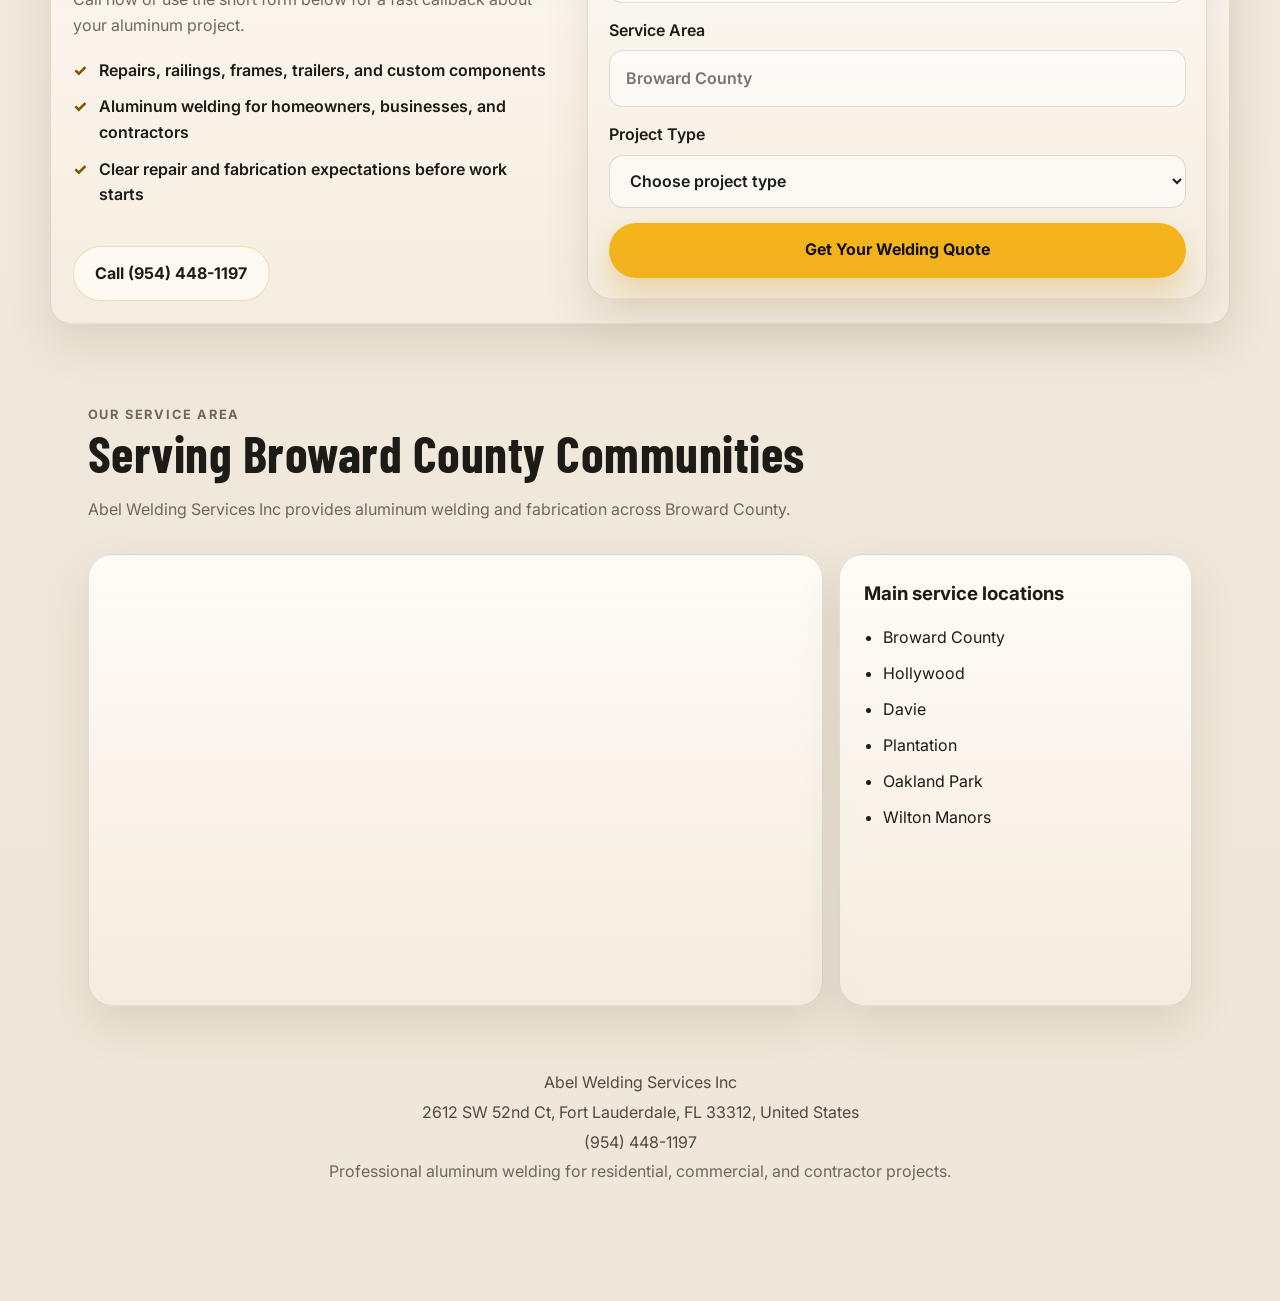
==== commit 51ae6281: "style: animate phone icon in navigation CTA" ====
--- a/aluminum-welding/index.html
+++ b/aluminum-welding/index.html
@@ -51,7 +51,7 @@
       href="https://fonts.googleapis.com/css2?family=Barlow+Condensed:wght@500;600;700&family=Inter:wght@400;500;600;700&display=swap"
       rel="stylesheet"
     />
-    <link rel="stylesheet" href="../style.css" />
+    <link rel="stylesheet" href="../style.css?v=20261020-4" />
     <script type="application/ld+json">
       {
         "@context": "https://schema.org",
@@ -85,7 +85,7 @@
       <a class="brand" href="../" aria-label="Abel Welding Services home">
         <img src="../abel-logo.webp" alt="Abel Welding Services Inc." />
       </a>
-      <a class="call-pill" href="tel:+19544481197" onclick="gtag('event', 'conversion', {'send_to': 'AW-18290450782/YguZCLyflNAcEN7CyJFE'});">Call: (954) 448-1197</a>
+      <a class="call-pill" href="tel:+19544481197" aria-label="Call (954) 448-1197" onclick="gtag('event', 'conversion', {'send_to': 'AW-18290450782/YguZCLyflNAcEN7CyJFE'});"><span class="call-pill-icon" aria-hidden="true">&#9742;</span><span>(954) 448-1197</span></a>
     </header>
 
     <main>
--- a/style.css
+++ b/style.css
@@ -100,6 +100,52 @@
   background: linear-gradient(180deg, #ffca46 0%, var(--accent-strong) 100%);
 }
 
+.call-pill-icon {
+  display: inline-block;
+  font-size: 1.15em;
+  line-height: 1;
+  transform-origin: center;
+  animation: phone-wiggle 2.8s ease-in-out infinite;
+}
+
+@keyframes phone-wiggle {
+  0%,
+  72%,
+  100% {
+    transform: rotate(0deg);
+  }
+
+  76% {
+    transform: rotate(-14deg);
+  }
+
+  80% {
+    transform: rotate(14deg);
+  }
+
+  84% {
+    transform: rotate(-10deg);
+  }
+
+  88% {
+    transform: rotate(10deg);
+  }
+
+  92% {
+    transform: rotate(-5deg);
+  }
+
+  96% {
+    transform: rotate(5deg);
+  }
+}
+
+@media (prefers-reduced-motion: reduce) {
+  .call-pill-icon {
+    animation: none;
+  }
+}
+
 .button-secondary {
   border-color: rgba(200, 141, 0, 0.28);
   background: rgba(255, 251, 243, 0.9);
@@ -243,6 +289,23 @@
   box-shadow: 0 10px 24px rgba(0, 0, 0, 0.18);
   color: #fff;
   backdrop-filter: blur(8px);
+  cursor: pointer;
+  transition: transform 160ms ease, border-color 160ms ease, background 160ms ease;
+}
+
+.hero-google-reviews:hover {
+  transform: translateY(-2px);
+  border-color: rgba(255, 255, 255, 0.42);
+  background: rgba(255, 255, 255, 0.18);
+}
+
+.hero-google-reviews:focus-visible {
+  outline: 3px solid var(--accent);
+  outline-offset: 4px;
+}
+
+#client-feedback {
+  scroll-margin-top: 5rem;
 }
 
 .google-review-mark {
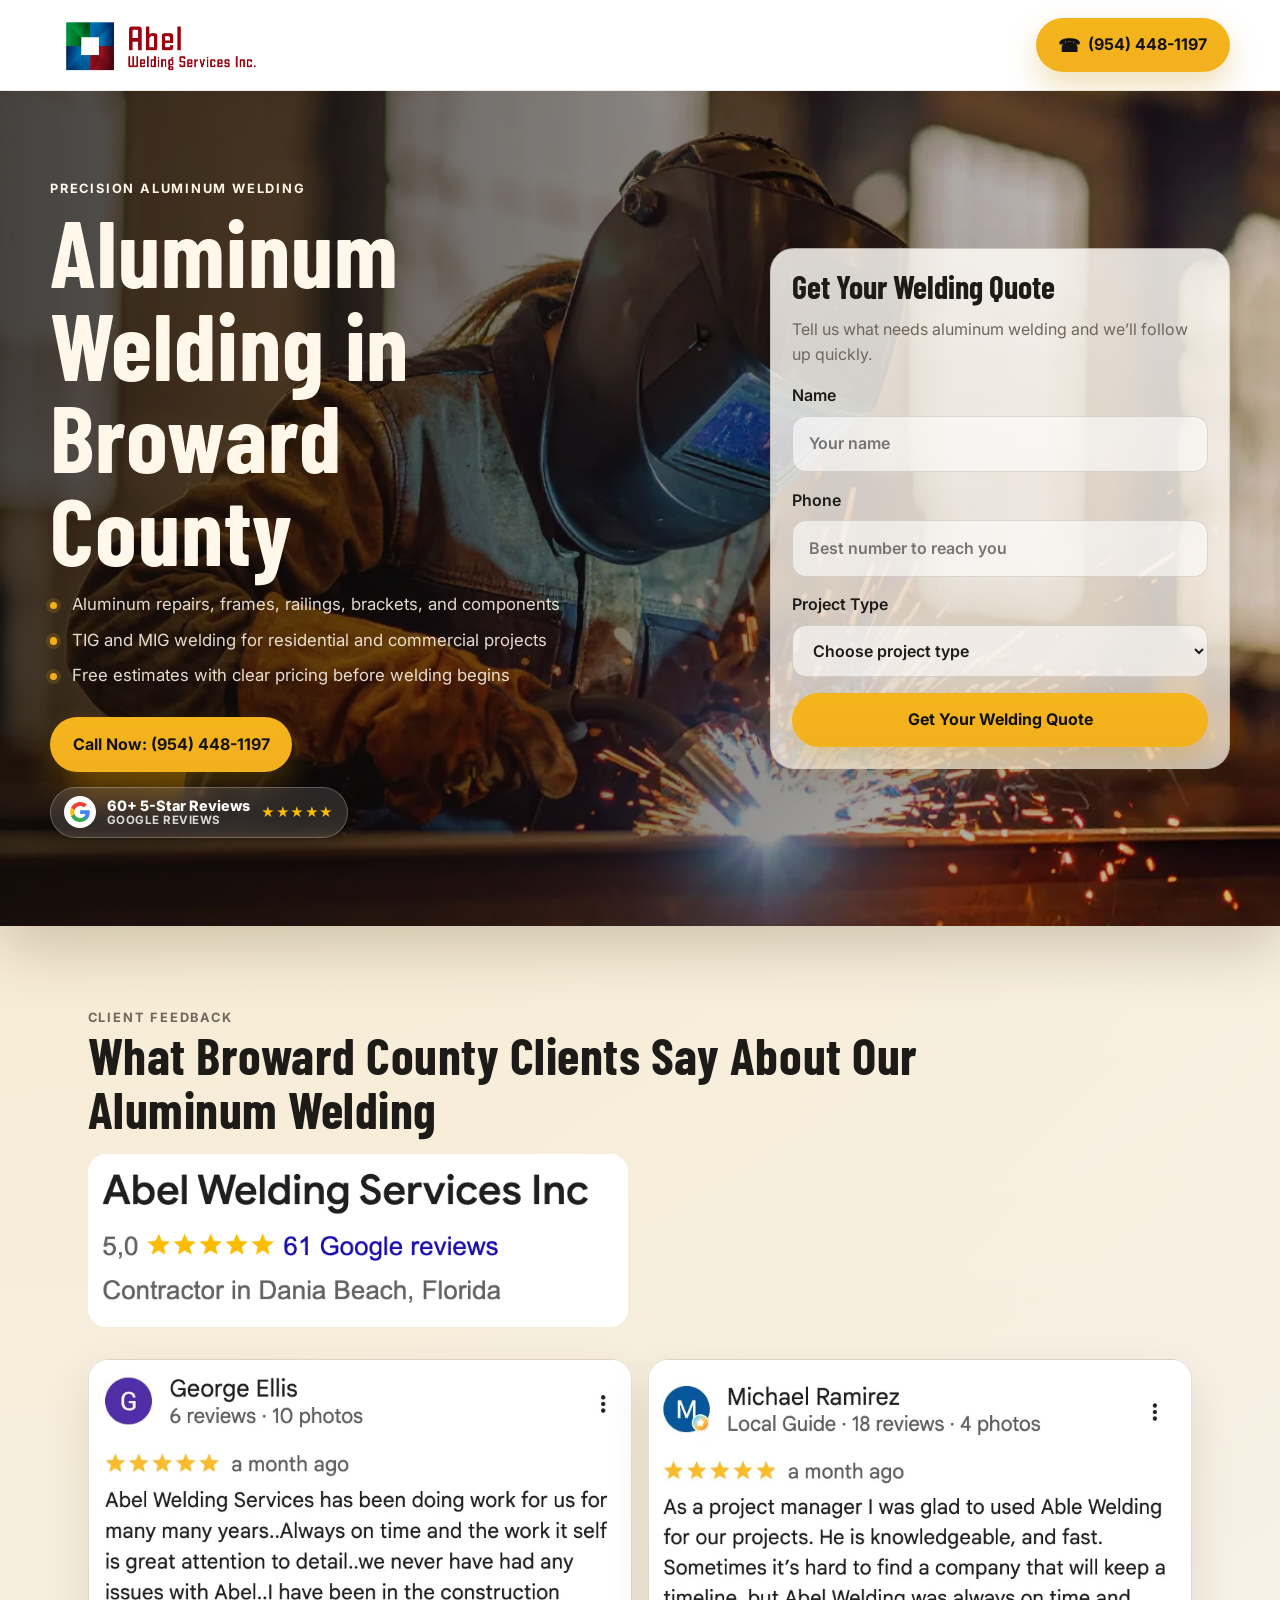
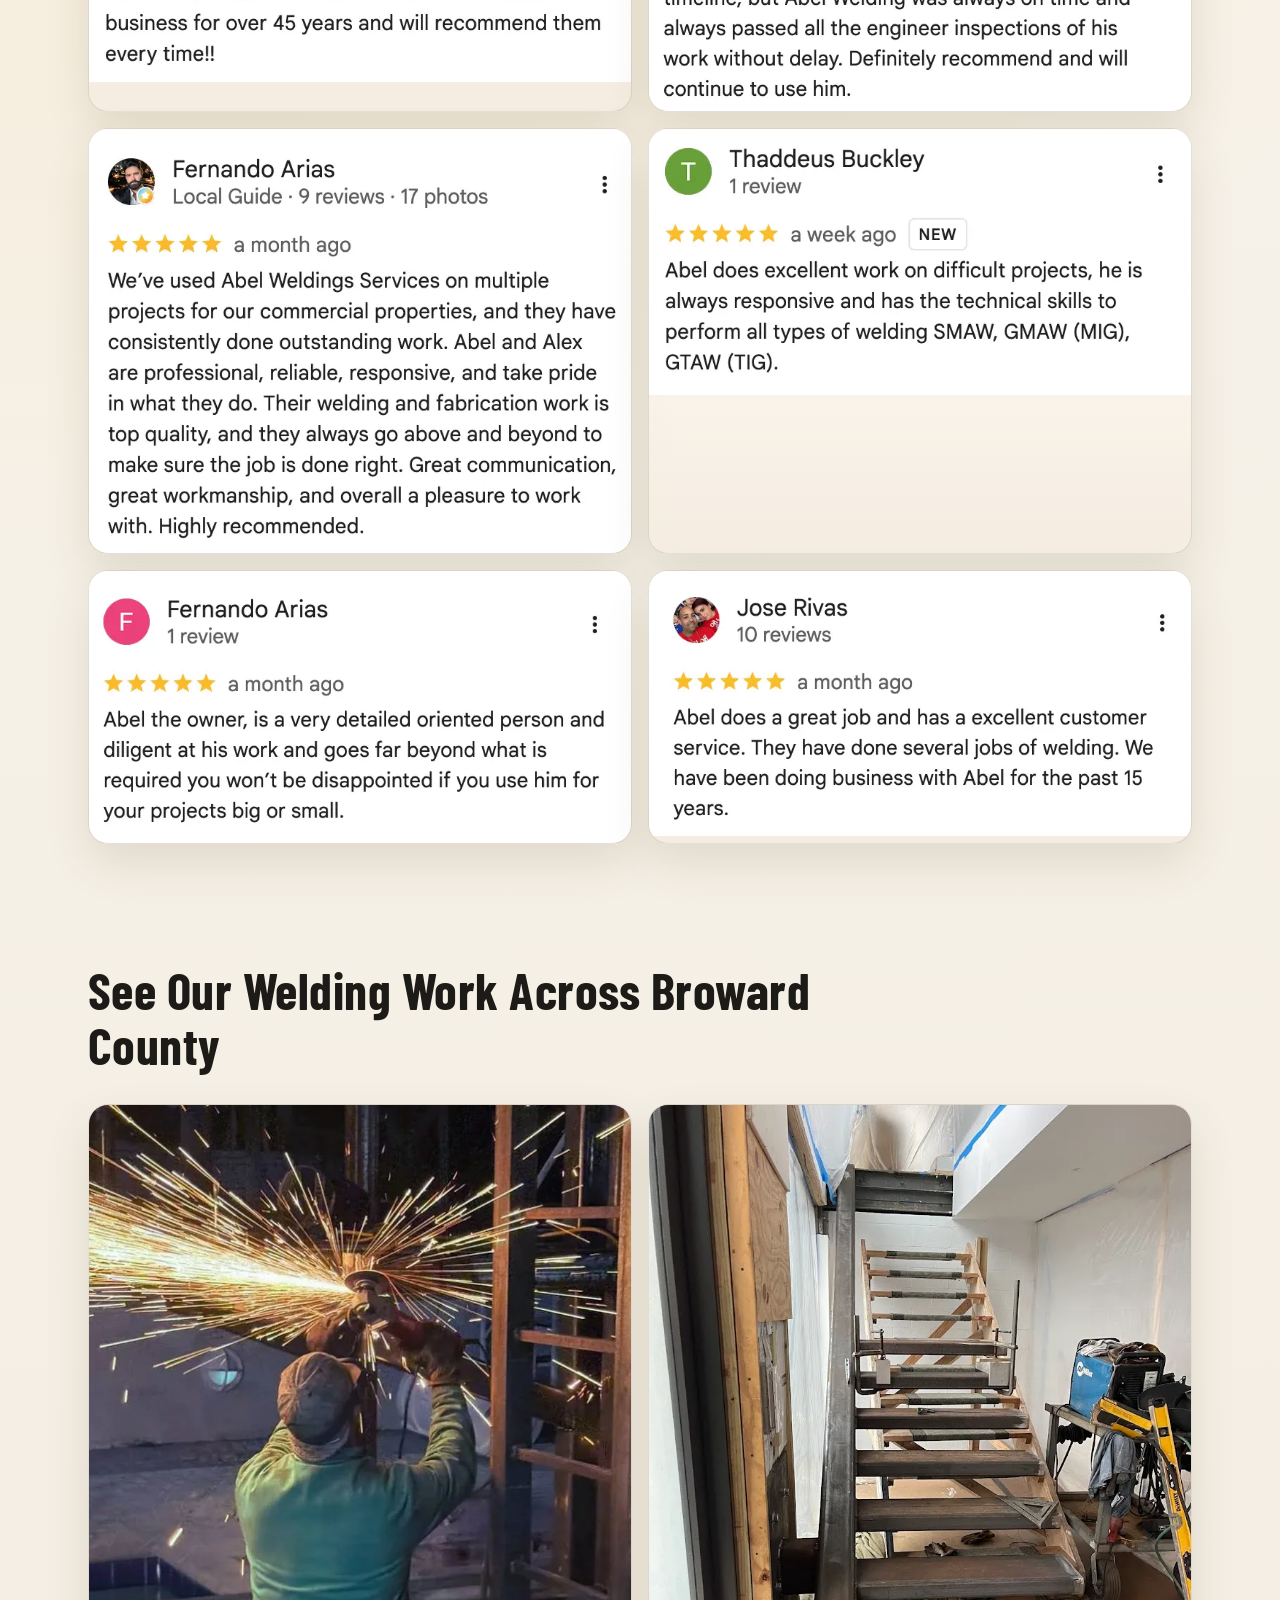
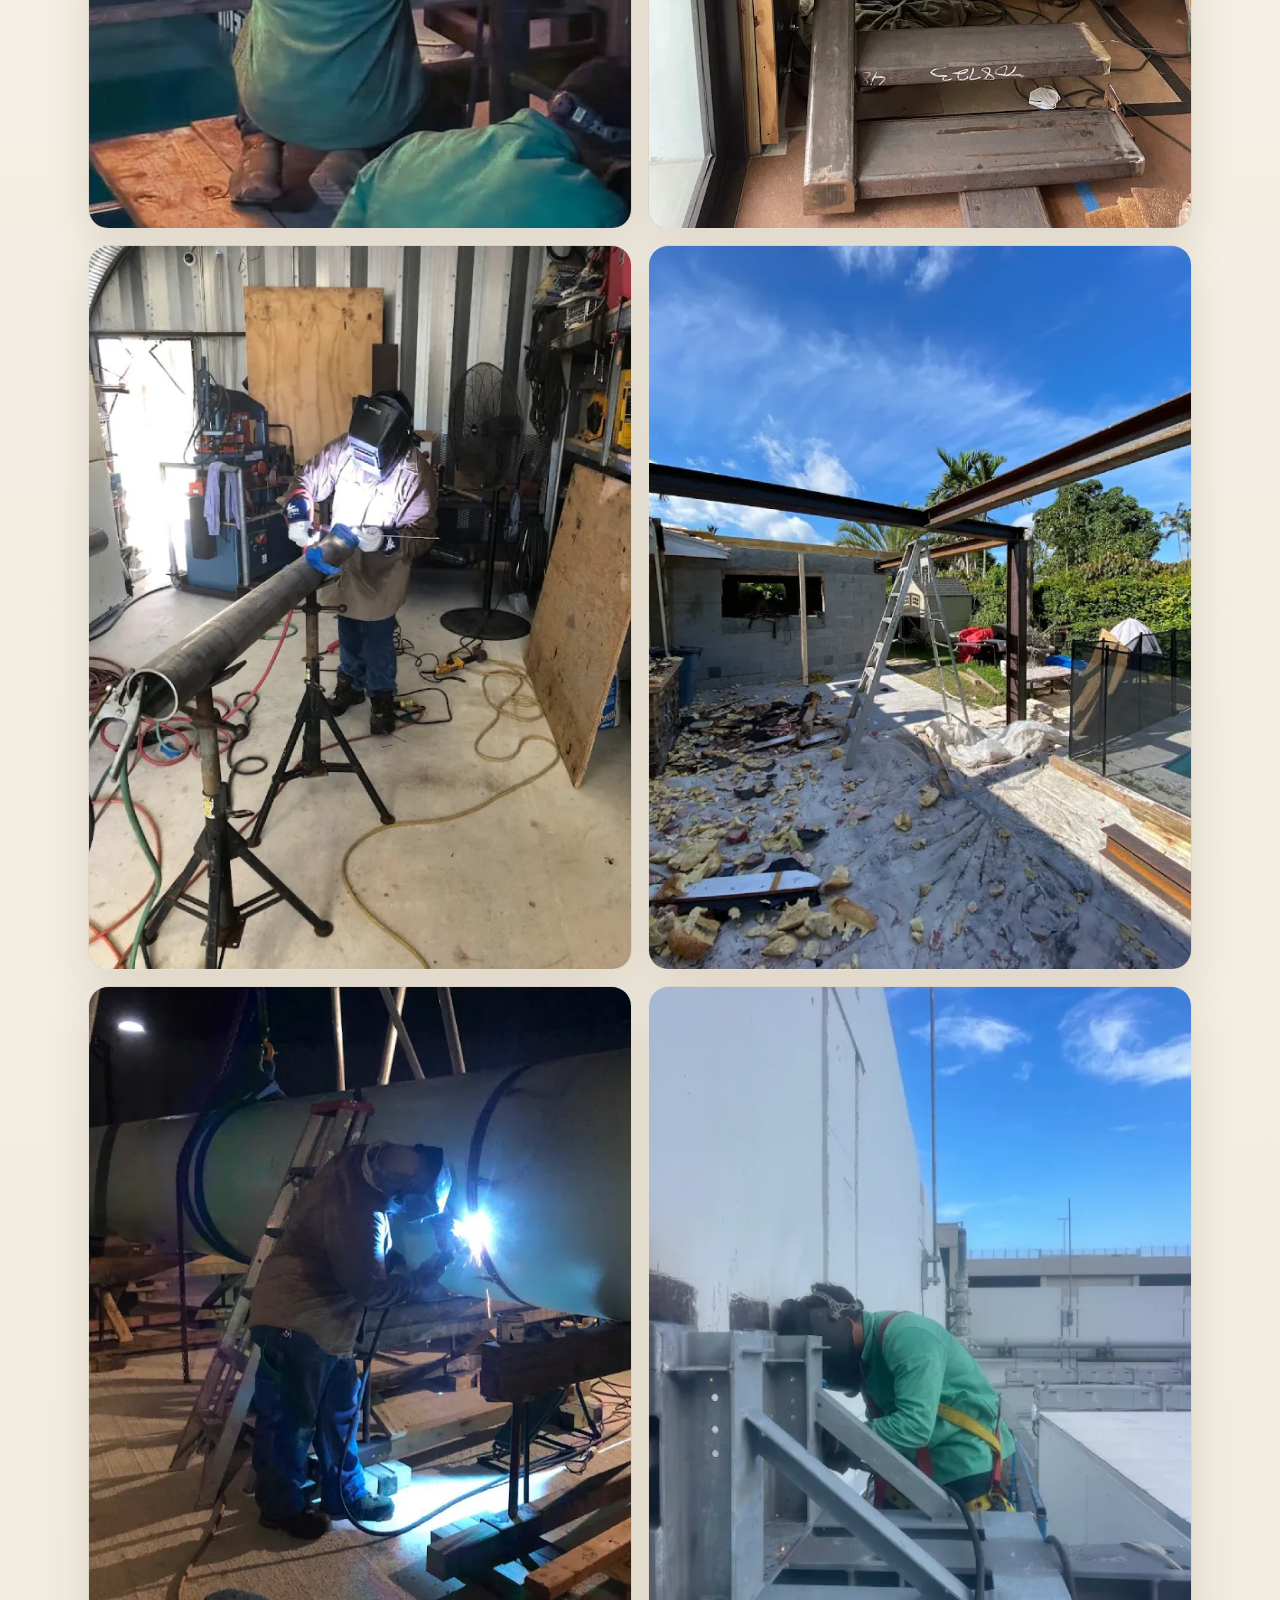
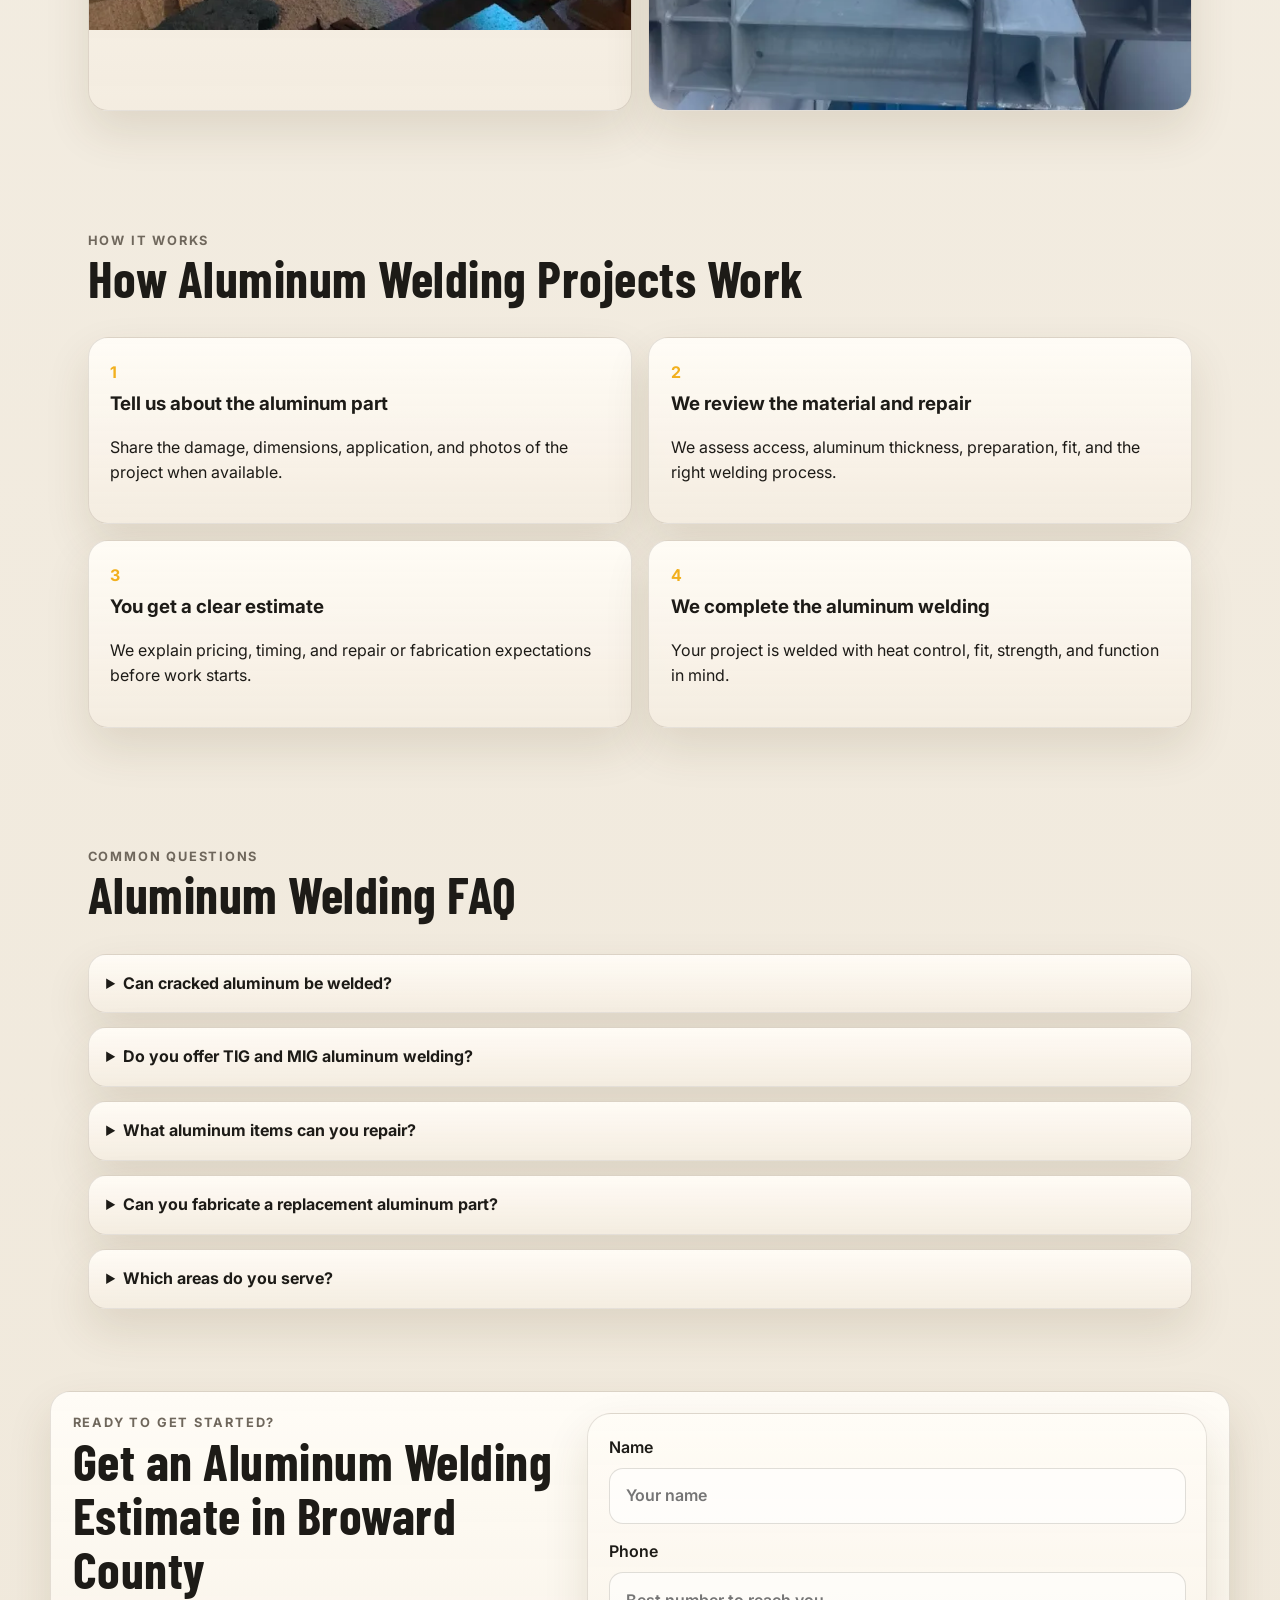
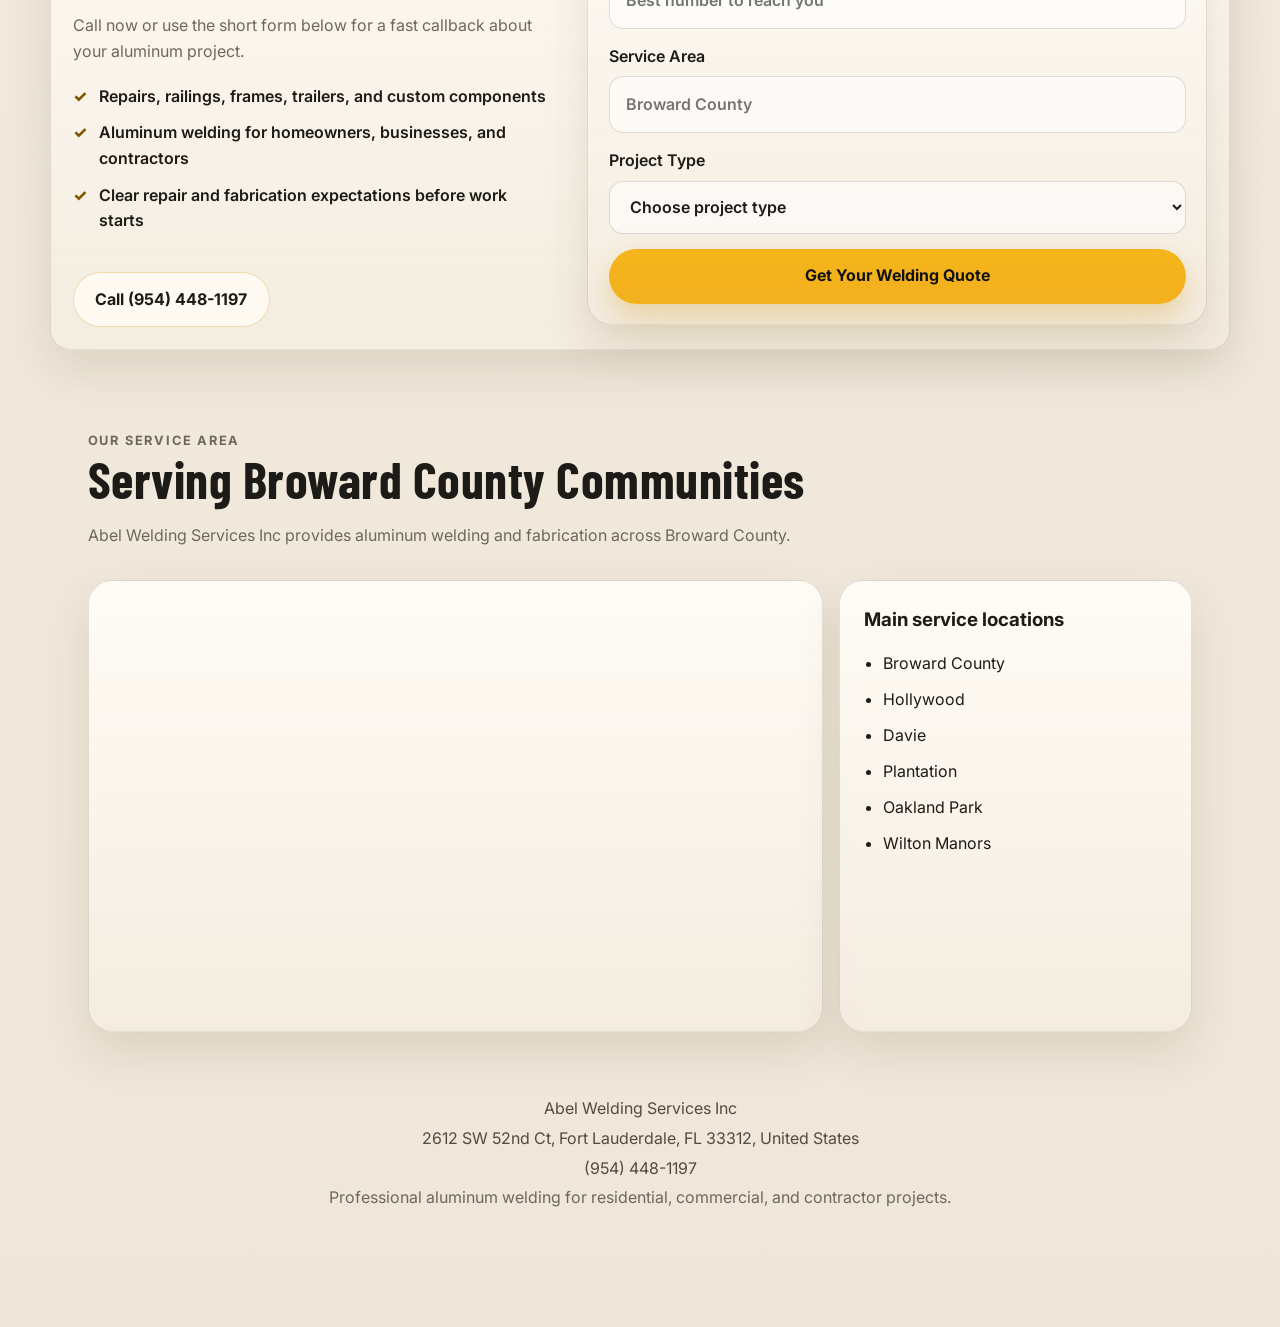
==== commit 957313b2: "feat: add review badges across landing pages" ====
--- a/aluminum-welding/index.html
+++ b/aluminum-welding/index.html
@@ -102,7 +102,16 @@
             <div class="hero-actions">
               <a class="button button-primary" href="tel:+19544481197" onclick="gtag('event', 'conversion', {'send_to': 'AW-18290450782/YguZCLyflNAcEN7CyJFE'});">Call Now: (954) 448-1197</a>
             </div>
-            <p class="microcopy">Average response time: 5 minutes or less</p>
+            <a class="hero-google-reviews" href="#client-feedback" aria-label="View our 60 plus five-star Google reviews">
+              <span class="google-review-mark" aria-hidden="true">
+                <img src="../google-review-logo.svg" alt="" width="20" height="20" />
+              </span>
+              <span class="google-review-copy">
+                <strong>60+ 5-Star Reviews</strong>
+                <span>Google Reviews</span>
+              </span>
+              <span class="google-review-stars" aria-hidden="true">★★★★★</span>
+            </a>
           </div>
           <div class="hero-form-wrap">
             <form class="quote-form hero-form-card" name="aluminum-welding-estimate" method="POST" data-netlify="true" netlify-honeypot="bot-field">
@@ -128,7 +137,7 @@
         </div>
       </section>
 
-      <section class="section testimonials">
+      <section class="section testimonials" id="client-feedback">
         <div class="section-heading">
           <p class="eyebrow">Client feedback</p>
           <h2>What Broward County Clients Say About Our Aluminum Welding</h2>
